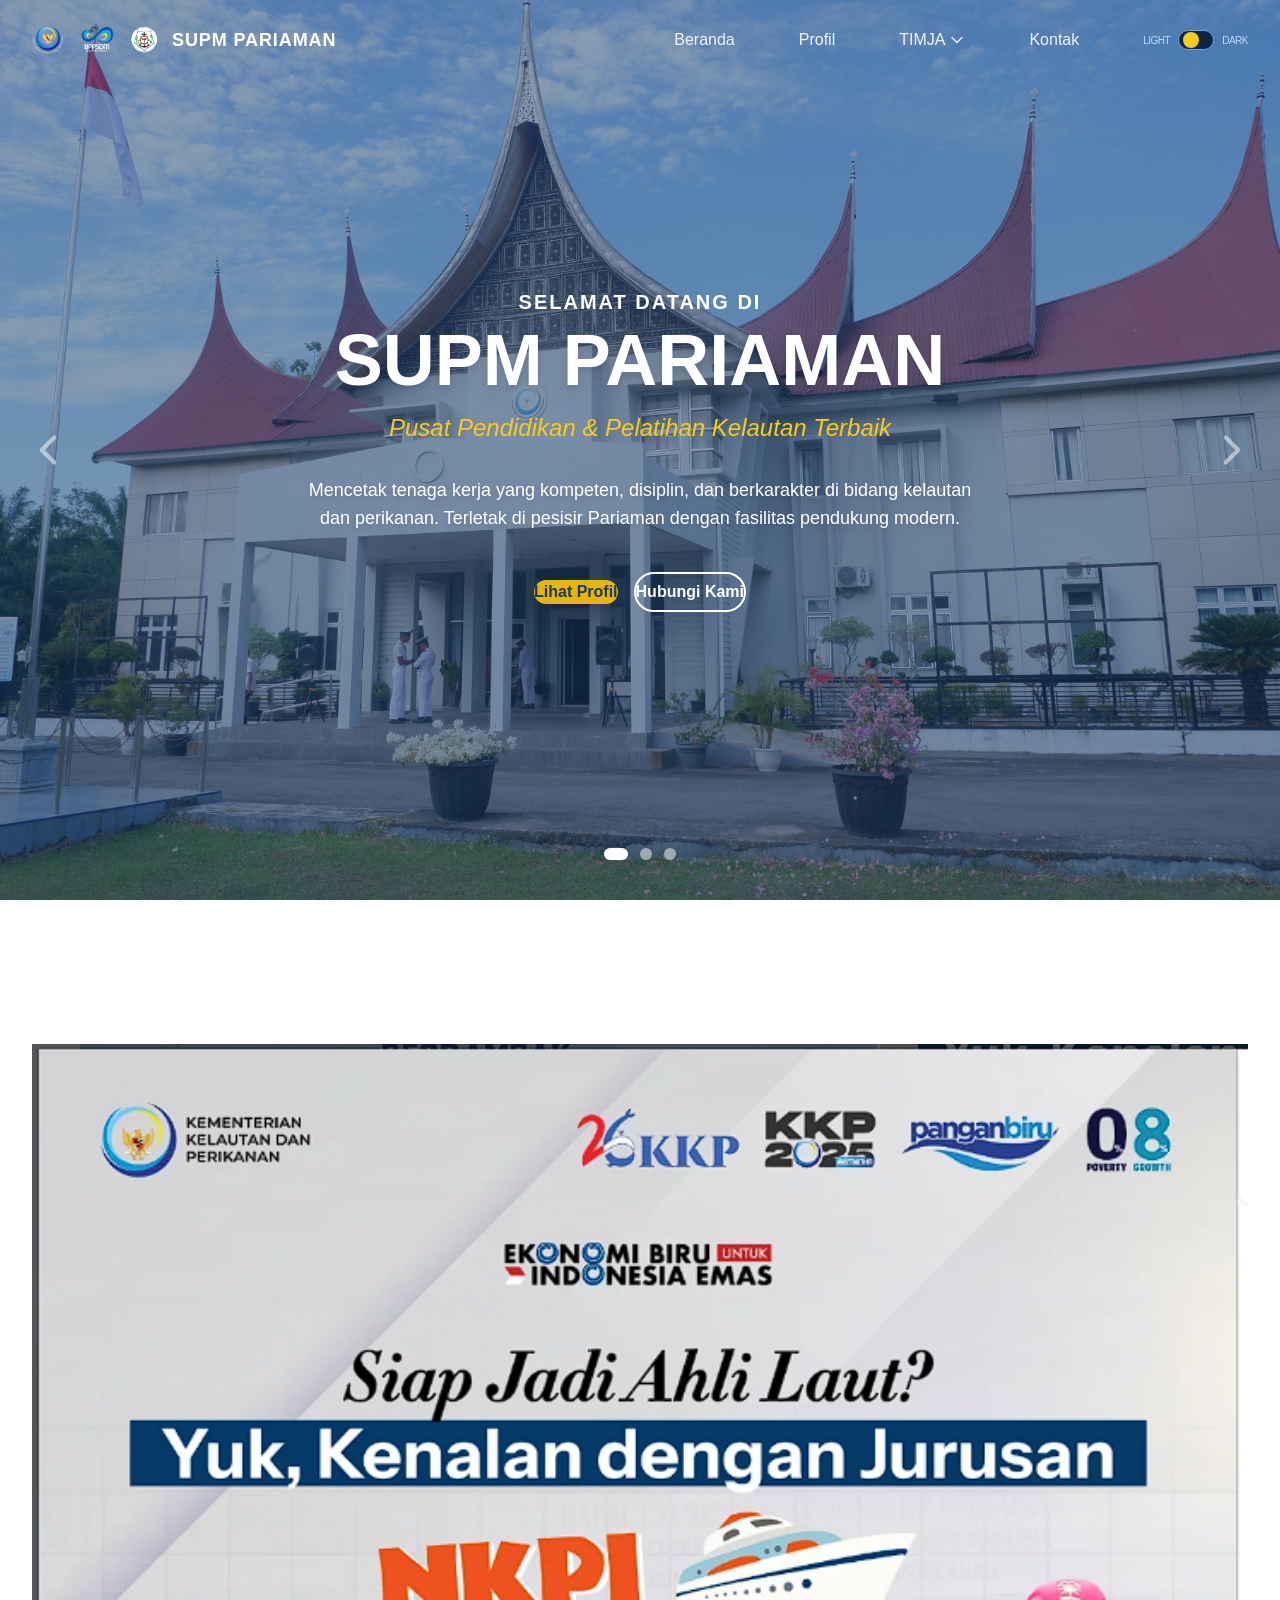
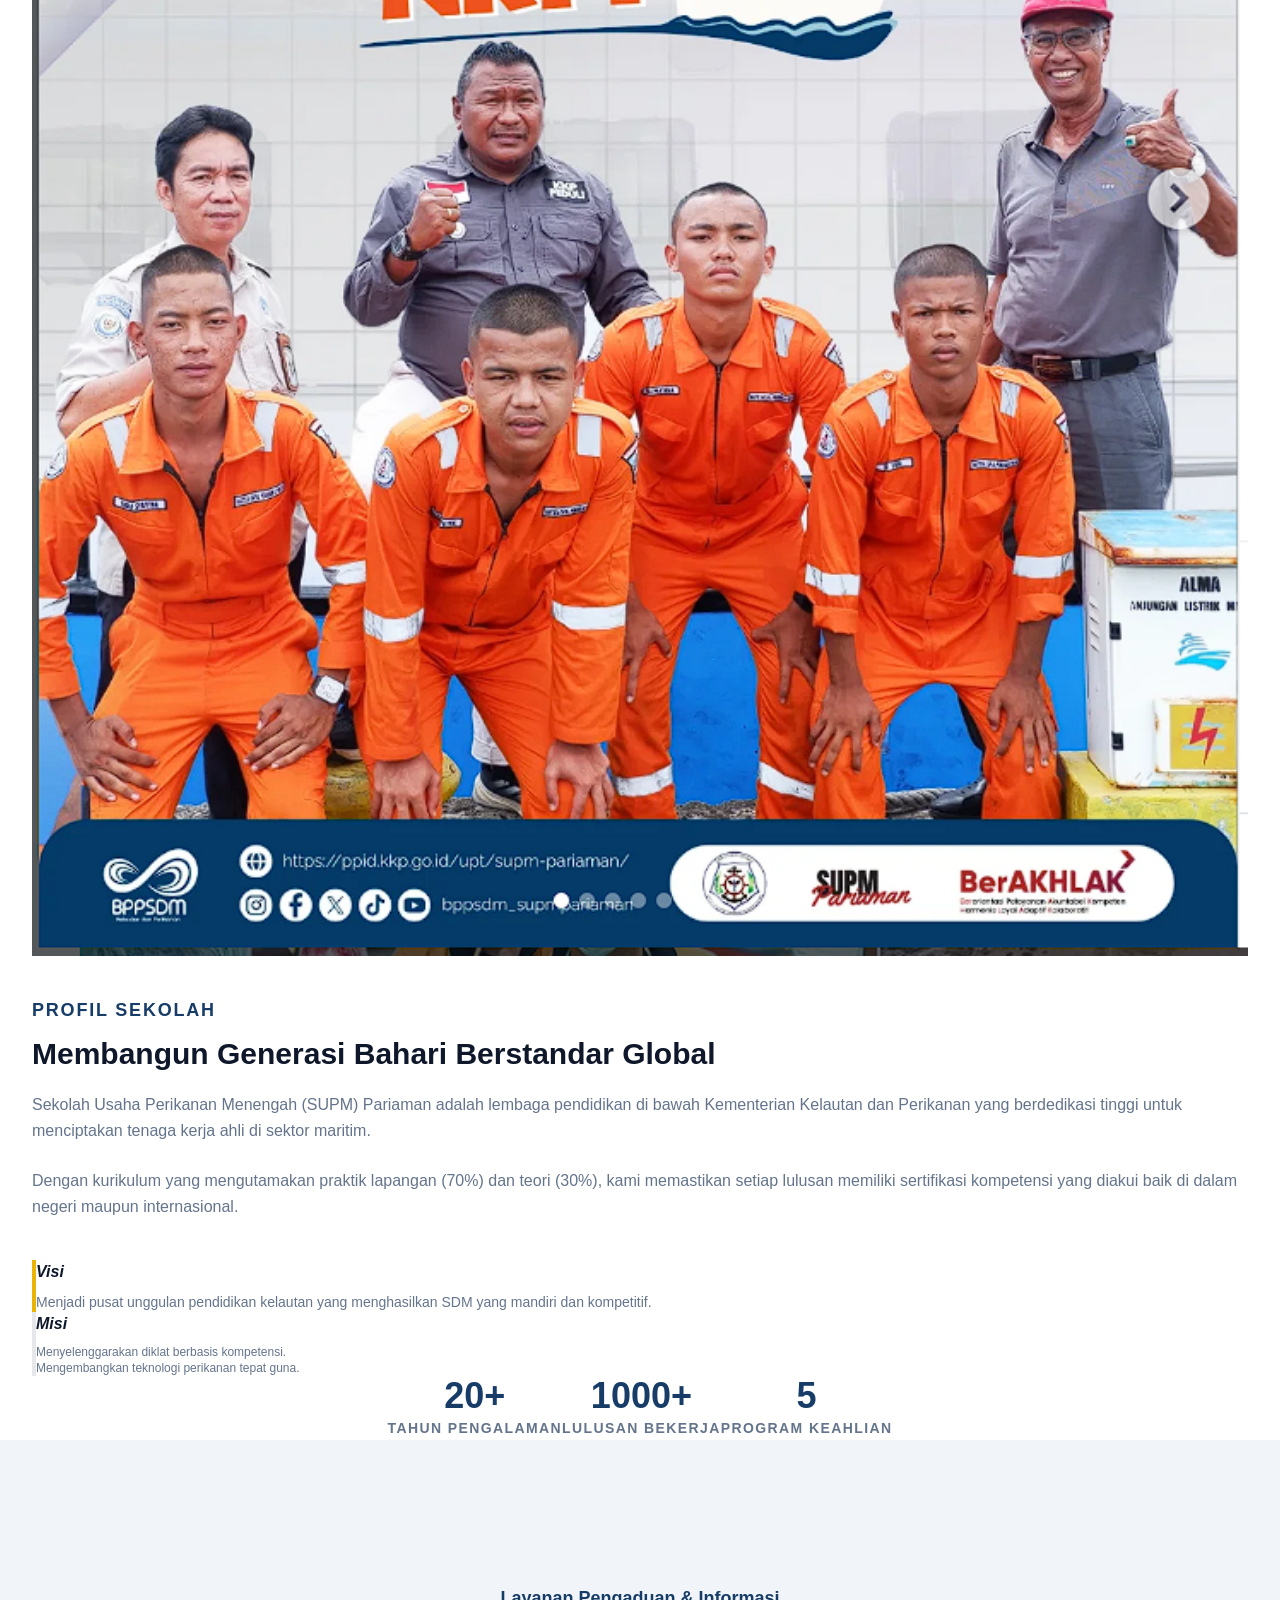
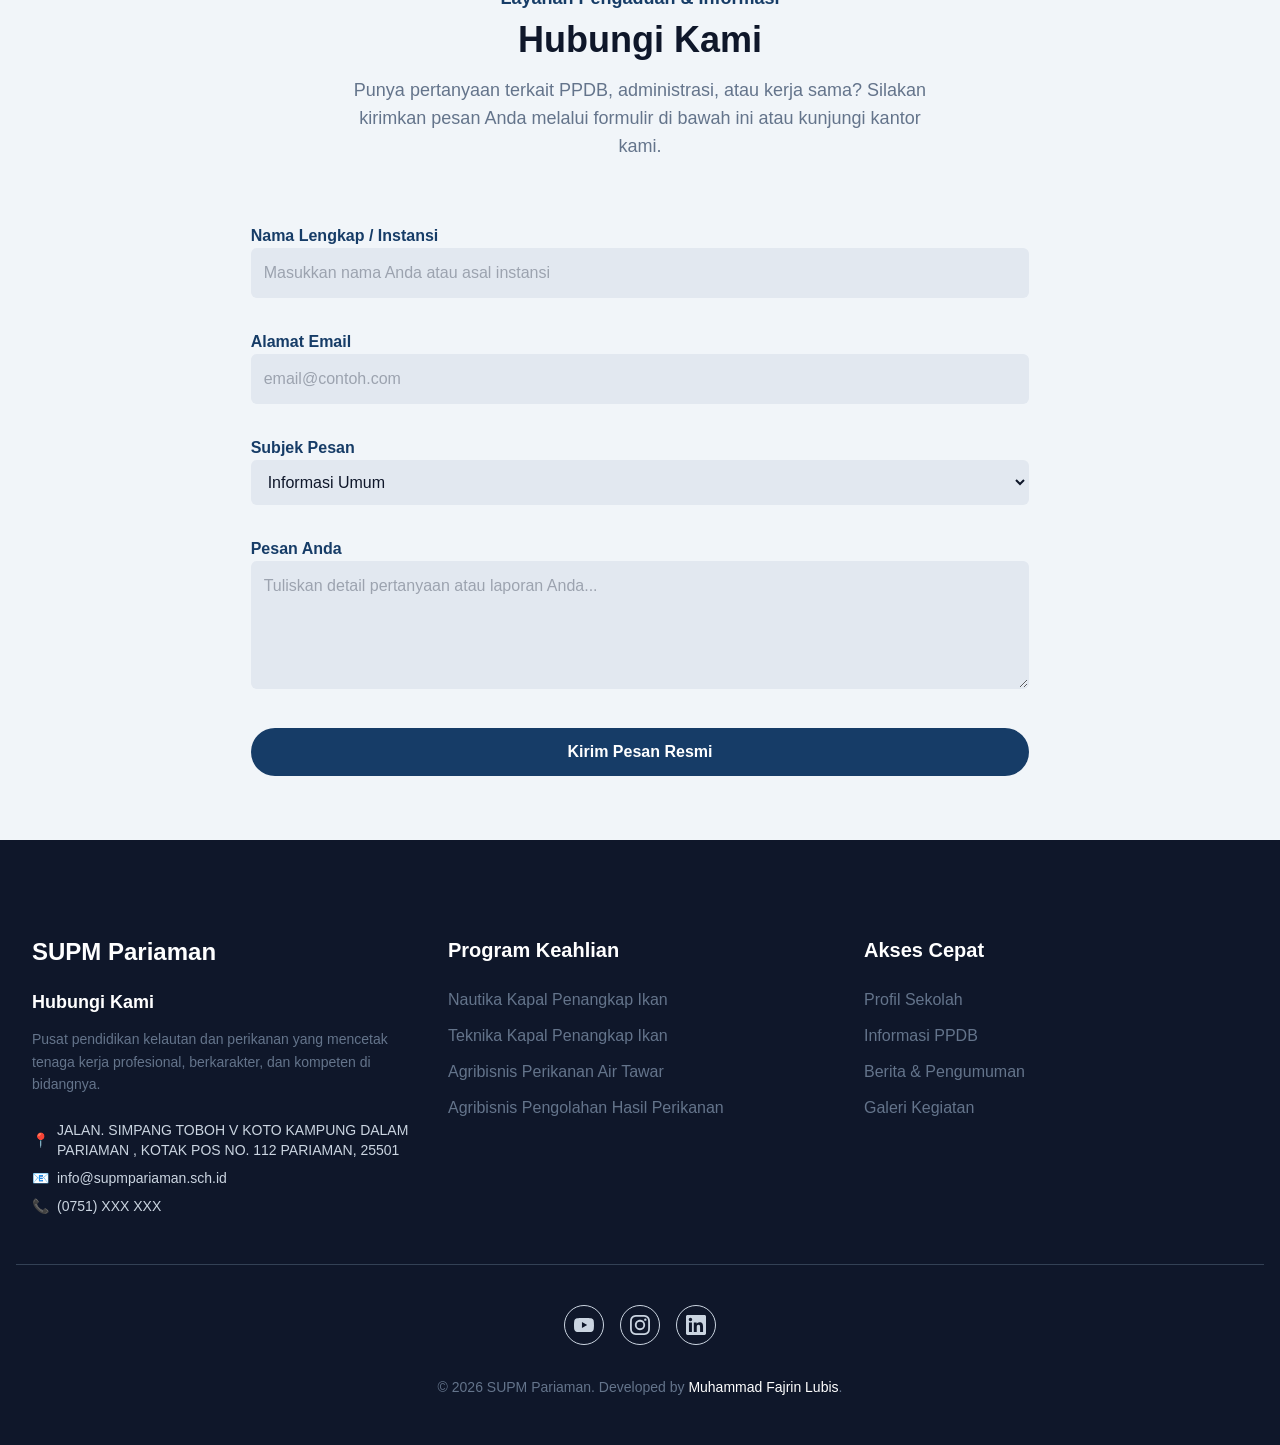
==== index.html @ 462ab713 "v1" ====
<!DOCTYPE html>
<html lang="en" class="scroll-smooth">
<head>
    <meta charset="UTF-8">
    <meta name="viewport" content="width=device-width, initial-scale=1.0">
    <title>SUPM PARIAMAN</title>
    
    <script src="https://cdn.tailwindcss.com"></script>
    <link href="src/output.css" rel="stylesheet"/>
    
    <link href="https://unpkg.com/aos@2.3.4/dist/aos.css" rel="stylesheet">
    <!-- Animasi tambahan -->
    <style>
    @keyframes fadeIn {
        from { opacity: 0; transform: scale(0.9); }
        to { opacity: 1; transform: scale(1); }
    }
    .animate-fadeIn {
        animation: fadeIn 0.4s ease-in-out;
    }
    
    </style>
    <style type="text/css">
    /* ... kode lama Anda ... */

    .navbar-fixed {
        /* Menggunakan warna #163C67 dengan sedikit transparansi/blur jika suka */
        background-color: #163C67 !important;
        position: fixed;
        z-index: 9999;
        box-shadow: 0 4px 6px -1px rgb(0 0 0 / 0.1);
        backdrop-filter: blur(4px); /* Efek blur opsional */
    }
</style>

    <style type="text/css">
        /* Hamburger Animation */
        .hamburger-active > span:nth-child(1) { transform: rotate(45deg); }
        .hamburger-active > span:nth-child(2) { opacity: 0; }
        .hamburger-active > span:nth-child(3) { transform: rotate(-45deg); }

        .navbar-fixed {
            @apply fixed z-[9999] bg-white bg-opacity-70 backdrop-blur-sm shadow-md;
        }

        @keyframes fadeIn {
            from { opacity: 0; transform: scale(0.9); }
            to { opacity: 1; transform: scale(1); }
        }
        .animate-fadeIn { animation: fadeIn 0.4s ease-in-out; }
    </style>
</head>

<body class="bg-white dark:bg-dark transition duration-300">
<header id="navbar" class="fixed top-0 left-0 w-full flex items-center z-50 transition duration-500 bg-transparent">
    <div class="container">
        <div class="flex items-center justify-between relative">
            <div class="px-4">
                <a href="#home" class="font-bold text-lg text-white flex items-center gap-3 py-6">
                    <img src="src/img/LogoKKP1.png" alt="Icon Asset" class="w-8 h-8 object-contain brightness-110">
                    <img src="src/img/bppsdm.png" alt="Icon Asset" class="w-10 h-8 object-contain brightness-110">
                    <img src="src/img/LogoSupm.png" alt="Icon Asset" class="w-8 h-8 object-contain brightness-110">
                    <span class="tracking-wider uppercase font-sans">SUPM PARIAMAN</span>
                </a>
            </div>
            <div class="flex items-center px-4">
                <button id="hamburger" type="button" class="block absolute right-4 lg:hidden">
                    <span class="block w-[30px] h-[2px] my-2 bg-white transition duration-300 origin-top-left"></span>
                    <span class="block w-[30px] h-[2px] my-2 bg-white transition duration-300"></span>
                    <span class="block w-[30px] h-[2px] my-2 bg-white transition duration-300 origin-bottom-left"></span>
                </button>

                <nav id="nav-menu" class="hidden absolute py-5 bg-[#163C67] lg:bg-transparent shadow-lg lg:shadow-none rounded-lg max-w-[250px] w-full right-4 top-full lg:block lg:static lg:max-w-full lg:rounded-none">
                    <ul class="block lg:flex lg:items-center">
                        <li class="group">
                            <a href="#supm-pariaman" class="text-base text-white/90 py-2 mx-8 flex group-hover:text-yellow-400 transition font-sans">Beranda</a>
                        </li>
                         <li class="group">
                            <a href="#about" class="text-base text-white/90 py-2 mx-8 flex group-hover:text-yellow-400 transition font-medium">Profil</a>
                        </li>
                        
                        <li class="group relative">
                            <button class="text-base text-white/90 py-2 mx-8 flex items-center gap-1 group-hover:text-yellow-400 transition focus:outline-none font-medium">
                                TIMJA
                                <svg xmlns="http://www.w3.org/2000/svg" fill="none" viewBox="0 0 24 24" stroke-width="2" stroke="currentColor" class="w-4 h-4 group-hover:rotate-180 transition-transform">
                                    <path stroke-linecap="round" stroke-linejoin="round" d="m19.5 8.25-7.5 7.5-7.5-7.5" />
                                </svg>
                            </button>
                            
                            <ul class="lg:absolute left-8 top-full hidden group-hover:block bg-[#1c4a7e] shadow-xl rounded-md min-w-[220px] border-t-4 border-yellow-500 lg:animate-fade-in-down z-50">
                                <li class="group/sub relative border-b border-white/10">
                                    <a href="#" class="flex items-center justify-between px-6 py-3 text-sm text-white hover:bg-[#163C67] transition">
                                        Humas
                                        <svg xmlns="http://www.w3.org/2000/svg" fill="none" viewBox="0 0 24 24" stroke-width="2" stroke="currentColor" class="w-3 h-3 -rotate-90 hidden lg:block">
                                            <path stroke-linecap="round" stroke-linejoin="round" d="m19.5 8.25-7.5 7.5-7.5-7.5" />
                                        </svg>
                                    </a>
                                    <ul class="lg:absolute left-full top-0 hidden group-hover/sub:block bg-[#163C67] shadow-lg rounded-md min-w-[180px] border-l-4 border-yellow-500">
                                        <li><a href="#humas-tim" class="block px-6 py-3 text-xs text-white hover:text-yellow-400 transition font-light">Tim Kerja</a></li>
                                        <li><a href="#humas-dokumen" class="block px-6 py-3 text-xs text-white hover:text-yellow-400 transition font-light">Link Dokumentasi</a></li>
                                    </ul>
                                </li>

                                <li class="group/sub relative border-b border-white/10">
                                    <a href="#" class="flex items-center justify-between px-6 py-3 text-sm text-white hover:bg-[#163C67] transition">
                                        Kepegawaian
                                        <svg xmlns="http://www.w3.org/2000/svg" fill="none" viewBox="0 0 24 24" stroke-width="2" stroke="currentColor" class="w-3 h-3 -rotate-90 hidden lg:block">
                                            <path stroke-linecap="round" stroke-linejoin="round" d="m19.5 8.25-7.5 7.5-7.5-7.5" />
                                        </svg>
                                    </a>
                                    <ul class="lg:absolute left-full top-0 hidden group-hover/sub:block bg-[#163C67] shadow-lg rounded-md min-w-[180px] border-l-4 border-yellow-500">
                                        <li><a href="#pegawai-tim" class="block px-6 py-3 text-xs text-white hover:text-yellow-400 transition font-light">Tim Kerja</a></li>
                                        <li><a href="#pegawai-dokumen" class="block px-6 py-3 text-xs text-white hover:text-yellow-400 transition font-light">Link Dokumentasi</a></li>
                                    </ul>
                                </li>
                                <li class="group/sub relative border-b border-white/10">
                                    <a href="#" class="flex items-center justify-between px-6 py-3 text-sm text-white hover:bg-[#163C67] transition">
                                        RTP
                                        <svg xmlns="http://www.w3.org/2000/svg" fill="none" viewBox="0 0 24 24" stroke-width="2" stroke="currentColor" class="w-3 h-3 -rotate-90 hidden lg:block">
                                            <path stroke-linecap="round" stroke-linejoin="round" d="m19.5 8.25-7.5 7.5-7.5-7.5" />
                                        </svg>
                                    </a>
                                    <ul class="lg:absolute left-full top-0 hidden group-hover/sub:block bg-[#163C67] shadow-lg rounded-md min-w-[180px] border-l-4 border-yellow-500">
                                        <li><a href="#rtp-tim" class="block px-6 py-3 text-xs text-white hover:text-yellow-400 transition font-light">Tim Kerja</a></li>
                                        <li><a href="#rtp-dokumen" class="block px-6 py-3 text-xs text-white hover:text-yellow-400 transition font-light">Link Dokumentasi</a></li>
                                    </ul>
                                </li>
                                <li class="group/sub relative border-b border-white/10">
                                    <a href="#" class="flex items-center justify-between px-6 py-3 text-sm text-white hover:bg-[#163C67] transition">
                                        Perpus
                                        <svg xmlns="http://www.w3.org/2000/svg" fill="none" viewBox="0 0 24 24" stroke-width="2" stroke="currentColor" class="w-3 h-3 -rotate-90 hidden lg:block">
                                            <path stroke-linecap="round" stroke-linejoin="round" d="m19.5 8.25-7.5 7.5-7.5-7.5" />
                                        </svg>
                                    </a>
                                    <ul class="lg:absolute left-full top-0 hidden group-hover/sub:block bg-[#163C67] shadow-lg rounded-md min-w-[180px] border-l-4 border-yellow-500">
                                        <li><a href="#perpus-tim" class="block px-6 py-3 text-xs text-white hover:text-yellow-400 transition font-light">Tim Kerja</a></li>
                                        <li><a href="#perpus-dokumen" class="block px-6 py-3 text-xs text-white hover:text-yellow-400 transition font-light">Link Dokumentasi</a></li>
                                    </ul>
                                </li>
                                <li class="group/sub relative border-b border-white/10">
                                    <a href="#" class="flex items-center justify-between px-6 py-3 text-sm text-white hover:bg-[#163C67] transition">
                                        Bengkel
                                        <svg xmlns="http://www.w3.org/2000/svg" fill="none" viewBox="0 0 24 24" stroke-width="2" stroke="currentColor" class="w-3 h-3 -rotate-90 hidden lg:block">
                                            <path stroke-linecap="round" stroke-linejoin="round" d="m19.5 8.25-7.5 7.5-7.5-7.5" />
                                        </svg>
                                    </a>
                                    <ul class="lg:absolute left-full top-0 hidden group-hover/sub:block bg-[#163C67] shadow-lg rounded-md min-w-[180px] border-l-4 border-yellow-500">
                                        <li><a href="#bengkel-tim" class="block px-6 py-3 text-xs text-white hover:text-yellow-400 transition font-light">Tim Kerja</a></li>
                                        <li><a href="#bengkel-dokumen" class="block px-6 py-3 text-xs text-white hover:text-yellow-400 transition font-light">Link Dokumentasi</a></li>
                                    </ul>
                                </li>
                                <li class="group/sub relative border-b border-white/10">
                                    <a href="#" class="flex items-center justify-between px-6 py-3 text-sm text-white hover:bg-[#163C67] transition">
                                        Pengajaran
                                        <svg xmlns="http://www.w3.org/2000/svg" fill="none" viewBox="0 0 24 24" stroke-width="2" stroke="currentColor" class="w-3 h-3 -rotate-90 hidden lg:block">
                                            <path stroke-linecap="round" stroke-linejoin="round" d="m19.5 8.25-7.5 7.5-7.5-7.5" />
                                        </svg>
                                    </a>
                                    <ul class="lg:absolute left-full top-0 hidden group-hover/sub:block bg-[#163C67] shadow-lg rounded-md min-w-[180px] border-l-4 border-yellow-500">
                                        <li><a href="#pegawai-tim" class="block px-6 py-3 text-xs text-white hover:text-yellow-400 transition font-light">Tim Kerja</a></li>
                                        <li><a href="#pegawai-dokumen" class="block px-6 py-3 text-xs text-white hover:text-yellow-400 transition font-light">Link Dokumentasi</a></li>
                                    </ul>
                                </li>
                                <li class="group/sub relative border-b border-white/10">
                                    <a href="#" class="flex items-center justify-between px-6 py-3 text-sm text-white hover:bg-[#163C67] transition">
                                        Keuangan
                                        <svg xmlns="http://www.w3.org/2000/svg" fill="none" viewBox="0 0 24 24" stroke-width="2" stroke="currentColor" class="w-3 h-3 -rotate-90 hidden lg:block">
                                            <path stroke-linecap="round" stroke-linejoin="round" d="m19.5 8.25-7.5 7.5-7.5-7.5" />
                                        </svg>
                                    </a>
                                    <ul class="lg:absolute left-full top-0 hidden group-hover/sub:block bg-[#163C67] shadow-lg rounded-md min-w-[180px] border-l-4 border-yellow-500">
                                        <li><a href="#pegawai-tim" class="block px-6 py-3 text-xs text-white hover:text-yellow-400 transition font-light">Tim Kerja</a></li>
                                        <li><a href="#pegawai-dokumen" class="block px-6 py-3 text-xs text-white hover:text-yellow-400 transition font-light">Link Dokumentasi</a></li>
                                    </ul>
                                </li>
                            </ul>
                        </li>

                       
                        <li class="group">
                            <a href="#contak" class="text-base text-white/90 py-2 mx-8 flex group-hover:text-yellow-400 transition font-medium">Kontak</a>
                        </li>

                        <li class="mt-3 lg:mt-0 flex items-center pl-8">
                            <div class="flex items-center">
                                <span class="mr-2 text-[10px] text-blue-200 uppercase tracking-tighter">Light</span>
                                <input type="checkbox" id="dark-toggle" class="hidden">
                                <label for="dark-toggle" class="cursor-pointer">
                                    <div class="flex h-5 w-9 items-center rounded-full bg-[#0d2641] p-1 border border-blue-400">
                                        <div class="toggle-circle h-4 w-4 rounded-full bg-yellow-400 transition duration-300"></div>
                                    </div>
                                </label>
                                <span class="ml-2 text-[10px] text-blue-200 uppercase tracking-tighter">Dark</span>
                            </div>
                        </li>
                    </ul>
                </nav>
            </div>
        </div>
    </div>
</header>
<section id="supm-pariaman" class="relative h-screen w-full overflow-hidden flex flex-col justify-center items-center">
    
    <div id="slider" class="absolute inset-0 w-full h-full flex transition-transform duration-700 ease-in-out">
        <div class="min-w-full h-full relative">
            <img src="/src/img/kantor.jpeg" class="w-full h-full object-cover" alt="Gedung SUPM Pariaman">
            <div class="absolute inset-0 bg-[#163C67]/50"></div> </div>
        <div class="min-w-full h-full relative">
            <img src="/src/img/image.png" class="w-full h-full object-cover" alt="Fasilitas SUPM">
            <div class="absolute inset-0 bg-[#163C67]/50"></div>
        </div>
        <div class="min-w-full h-full relative">
            <img src="/src/img/gedung.png" class="w-full h-full object-cover" alt="Praktik Taruna">
            <div class="absolute inset-0 bg-[#163C67]/50"></div>
        </div>
    </div>

    <div class="container relative z-20 px-4 mx-auto text-center">
        <div class="max-w-3xl mx-auto" data-aos="zoom-in">
            <h1 class="text-white text-base font-semibold md:text-xl mb-2 tracking-widest uppercase">Selamat Datang di</h1>
            <h2 class="text-white font-bold text-4xl lg:text-7xl mb-4 drop-shadow-lg leading-tight">SUPM PARIAMAN</h2>
            <h3 class="text-yellow-400 font-medium text-lg lg:text-2xl mb-8 italic">Pusat Pendidikan & Pelatihan Kelautan Terbaik</h3>
            <p class="text-white font-light text-sm md:text-lg mb-10 leading-relaxed max-w-2xl mx-auto drop-shadow-md">
                Mencetak tenaga kerja yang kompeten, disiplin, dan berkarakter di bidang kelautan dan perikanan. Terletak di pesisir Pariaman dengan fasilitas pendukung modern.
            </p>
<div class="flex flex-col sm:flex-row gap-4 justify-center items-center text-center">
    
    <a href="#about"
       class="flex items-center justify-center bg-yellow-500 text-[#163C67] font-bold
       h-11 px-7 rounded-full hover:bg-white transition duration-300 shadow-lg">
       Lihat Profil
    </a>

    <a href="#contak"
       class="flex items-center justify-center border-2 border-white text-white font-bold
       h-10 px-7 rounded-full hover:bg-white hover:text-[#163C67]
       transition duration-300">
       Hubungi Kami
    </a>

</div>
        </div>
    </div>

    <button onclick="prevSlide()" class="absolute left-5 z-30 text-white/50 hover:text-white transition p-2">
        <svg xmlns="http://www.w3.org/2000/svg" fill="none" viewBox="0 0 24 24" stroke-width="2.5" stroke="currentColor" class="w-10 h-10">
            <path stroke-linecap="round" stroke-linejoin="round" d="M15.75 19.5L8.25 12l7.5-7.5" />
        </svg>
    </button>
    <button onclick="nextSlide()" class="absolute right-5 z-30 text-white/50 hover:text-white transition p-2">
        <svg xmlns="http://www.w3.org/2000/svg" fill="none" viewBox="0 0 24 24" stroke-width="2.5" stroke="currentColor" class="w-10 h-10">
            <path stroke-linecap="round" stroke-linejoin="round" d="m8.25 4.5 7.5 7.5-7.5 7.5" />
        </svg>
    </button>

    <div class="absolute bottom-10 left-1/2 -translate-x-1/2 z-30 flex gap-3">
        <div class="dot w-3 h-3 rounded-full bg-white opacity-50 transition-all duration-300 cursor-pointer" onclick="goToSlide(0)"></div>
        <div class="dot w-3 h-3 rounded-full bg-white opacity-50 transition-all duration-300 cursor-pointer" onclick="goToSlide(1)"></div>
        <div class="dot w-3 h-3 rounded-full bg-white opacity-50 transition-all duration-300 cursor-pointer" onclick="goToSlide(2)"></div>
    </div>
</section>

<section id="about" class="pt-36 pb-32 bg-white dark:bg-dark">
    <div class="container mx-auto px-4">
        <div class="flex flex-wrap items-center">
            <div class="w-full px-4 mb-10 lg:w-1/2" data-aos="fade-right">
                <div class="relative">
                    <img src="/src/img/nkpi.png" alt="Tentang SUPM Pariaman" class="rounded-2xl shadow-2xl relative z-10 w-full object-cover h-[400px]">
                    <div class="absolute -top-5 -left-5 w-32 h-32 bg-yellow-400 rounded-2xl -z-0 hidden md:block"></div>
                    <div class="absolute -bottom-5 -right-5 w-32 h-32 bg-[#163C67] rounded-2xl -z-0 hidden md:block"></div>
                </div>
            </div>

            <div class="w-full px-4 lg:w-1/2" data-aos="fade-left">
                <h4 class="font-bold uppercase text-primary text-lg mb-3 tracking-widest">Profil Sekolah</h4>
                <h2 class="font-bold text-dark dark:text-white text-3xl mb-5 lg:text-4xl">Membangun Generasi Bahari Berstandar Global</h2>
                <p class="font-medium text-secondary text-base leading-relaxed mb-6 text-justify">
                    Sekolah Usaha Perikanan Menengah (SUPM) Pariaman adalah lembaga pendidikan di bawah Kementerian Kelautan dan Perikanan yang berdedikasi tinggi untuk menciptakan tenaga kerja ahli di sektor maritim. 
                </p>
                <p class="font-light text-secondary text-base leading-relaxed mb-10 text-justify">
                    Dengan kurikulum yang mengutamakan praktik lapangan (70%) dan teori (30%), kami memastikan setiap lulusan memiliki sertifikasi kompetensi yang diakui baik di dalam negeri maupun internasional.
                </p>

                <div class="grid grid-cols-1 md:grid-cols-2 gap-6">
                    <div class="bg-slate-50 dark:bg-slate-800 p-6 rounded-xl border-l-4 border-yellow-500 shadow-sm">
                        <h5 class="font-bold text-dark dark:text-white mb-2 italic">Visi</h5>
                        <p class="text-sm text-secondary">Menjadi pusat unggulan pendidikan kelautan yang menghasilkan SDM yang mandiri dan kompetitif.</p>
                    </div>
                    <div class="bg-slate-50 dark:bg-slate-800 p-6 rounded-xl border-l-4 border-primary shadow-sm">
                        <h5 class="font-bold text-dark dark:text-white mb-2 italic">Misi</h5>
                        <ul class="text-xs text-secondary list-disc ml-4 space-y-1">
                            <li>Menyelenggarakan diklat berbasis kompetensi.</li>
                            <li>Mengembangkan teknologi perikanan tepat guna.</li>
                        </ul>
                    </div>
                </div>
            </div>
        </div>

        <div class="mt-20 flex flex-wrap justify-center gap-8 md:gap-20">
            <div class="text-center" data-aos="zoom-in" data-aos-delay="100">
                <span class="block text-4xl font-bold text-primary mb-1">20+</span>
                <span class="text-sm uppercase tracking-widest text-secondary font-semibold">Tahun Pengalaman</span>
            </div>
            <div class="text-center" data-aos="zoom-in" data-aos-delay="200">
                <span class="block text-4xl font-bold text-primary mb-1">1000+</span>
                <span class="text-sm uppercase tracking-widest text-secondary font-semibold">Lulusan Bekerja</span>
            </div>
            <div class="text-center" data-aos="zoom-in" data-aos-delay="300">
                <span class="block text-4xl font-bold text-primary mb-1">5</span>
                <span class="text-sm uppercase tracking-widest text-secondary font-semibold">Program Keahlian</span>
            </div>
        </div>
    </div>
</section>

<section id="contak" class="pt-36 pb-16 bg-slate-100 dark:bg-slate-900">
    <div class="container">
        <div class="w-full px-4">
            <div class="max-w-xl mx-auto text-center mb-16">
                <h4 class="font-semibold text-primary text-lg mb-2">Layanan Pengaduan & Informasi</h4>
                <h2 class="font-bold text-dark dark:text-white text-3xl mb-4 sm:text-4xl">Hubungi Kami</h2>
                <p class="font-medium text-md text-secondary md:text-lg">
                    Punya pertanyaan terkait PPDB, administrasi, atau kerja sama? Silakan kirimkan pesan Anda melalui formulir di bawah ini atau kunjungi kantor kami.
                </p>
            </div>

            <div class="flex flex-wrap">
                <div class="w-full lg:w-2/3 lg:mx-auto">
                    <form action="" id="contact-form">
                        <div class="w-full px-4 mb-8">
                            <label for="name" class="text-base font-bold text-primary">Nama Lengkap / Instansi</label>
                            <input type="text" id="name" placeholder="Masukkan nama Anda atau asal instansi" 
                                class="w-full bg-slate-200 dark:bg-slate-800 text-dark dark:text-white p-3 rounded-md focus:outline-none focus:ring-primary focus:ring-1 focus:border-primary border border-transparent">
                        </div>
                        
                        <div class="w-full px-4 mb-8">
                            <label for="email" class="text-base font-bold text-primary">Alamat Email</label>
                            <input type="email" id="email" placeholder="email@contoh.com"
                                class="w-full bg-slate-200 dark:bg-slate-800 text-dark dark:text-white p-3 rounded-md focus:outline-none focus:ring-primary focus:ring-1 focus:border-primary border border-transparent">
                        </div>

                        <div class="w-full px-4 mb-8">
                            <label for="subject" class="text-base font-bold text-primary">Subjek Pesan</label>
                            <select id="subject" class="w-full bg-slate-200 dark:bg-slate-800 text-dark dark:text-white p-3 rounded-md focus:outline-none focus:ring-primary focus:ring-1 focus:border-primary border border-transparent">
                                <option value="informasi">Informasi Umum</option>
                                <option value="ppdb">Pendaftaran Siswa Baru (PPDB)</option>
                                <option value="humas">Kerja Sama / Humas</option>
                                <option value="sarpras">Layanan Sarana & Prasarana</option>
                            </select>
                        </div>

                        <div class="w-full px-4 mb-8">
                            <label for="message" class="text-base font-bold text-primary">Pesan Anda</label>
                            <textarea id="message" placeholder="Tuliskan detail pertanyaan atau laporan Anda..."
                                class="w-full bg-slate-200 dark:bg-slate-800 text-dark dark:text-white p-3 rounded-md focus:outline-none focus:ring-primary focus:ring-1 focus:border-primary border border-transparent h-32"></textarea>
                        </div>

                        <div class="w-full px-4">
                            <button type="submit" class="text-base font-semibold text-white bg-primary py-3 px-8 rounded-full w-full hover:opacity-80 hover:shadow-lg transition duration-500">
                                Kirim Pesan Resmi
                            </button>
                        </div>
                    </form>
                </div>
            </div>
        </div>
    </div>
</section>

    <footer class="bg-dark pt-24 pb-12">
    <div class="container">
        <div class="flex flex-wrap">
            <div class="w-full px-4 mb-12 text-slate-300 font-medium md:w-1/3">
                <h2 class="font-bold text-2xl text-white mb-5">SUPM Pariaman</h2>
                <h3 class="font-bold text-white mb-3 text-lg">Hubungi Kami</h3>
                <p class="font-medium text-secondary text-sm mb-6 leading-relaxed">
                    Pusat pendidikan kelautan dan perikanan yang mencetak tenaga kerja profesional, berkarakter, dan kompeten di bidangnya.
                </p>
                <div class="text-sm space-y-2">
                    <p class="flex items-center">
                        <span class="mr-2">📍</span> JALAN. SIMPANG TOBOH V KOTO KAMPUNG DALAM PARIAMAN , KOTAK POS NO. 112 PARIAMAN, 25501
                    </p>
                    <p class="flex items-center">
                        <span class="mr-2">📧</span> info@supmpariaman.sch.id
                    </p>
                    <p class="flex items-center">
                        <span class="mr-2">📞</span> (0751) XXX XXX
                    </p>
                </div>
            </div>

            <div class="w-full px-4 mb-12 md:w-1/3">
                <h3 class="font-semibold text-xl text-white mb-6">Program Keahlian</h3>
                <ul class="space-y-3">
                    <li>
                        <a href="#" class="text-secondary hover:text-primary transition duration-300 ease-in-out">Nautika Kapal Penangkap Ikan</a>
                    </li>
                    <li>
                        <a href="#" class="text-secondary hover:text-primary transition duration-300 ease-in-out">Teknika Kapal Penangkap Ikan</a>
                    </li>
                    <li>
                        <a href="#" class="text-secondary hover:text-primary transition duration-300 ease-in-out">Agribisnis Perikanan Air Tawar</a>
                    </li>
                    <li>
                        <a href="#" class="text-secondary hover:text-primary transition duration-300 ease-in-out">Agribisnis Pengolahan Hasil Perikanan</a>
                    </li>
                </ul>
            </div>

            <div class="w-full px-4 mb-12 md:w-1/3">
                <h3 class="font-semibold text-xl text-white mb-6">Akses Cepat</h3> 
                <ul class="space-y-3">
                    <li>
                        <a href="#" class="text-secondary hover:text-primary transition duration-300 ease-in-out">Profil Sekolah</a>
                    </li>
                    <li>
                        <a href="#" class="text-secondary hover:text-primary transition duration-300 ease-in-out">Informasi PPDB</a>
                    </li>
                    <li>
                        <a href="#" class="text-secondary hover:text-primary transition duration-300 ease-in-out">Berita & Pengumuman</a>
                    </li>
                    <li>
                        <a href="#" class="text-secondary hover:text-primary transition duration-300 ease-in-out">Galeri Kegiatan</a>
                    </li>
                </ul> 
            </div>

            <div class="w-full pt-10 border-t border-slate-700">
                <div class="flex items-center justify-center mb-8">
                    <a href="https://www.youtube.com/@muhammadfajrinlubis137" target="_blank" class="w-10 h-10 mx-2 rounded-full flex justify-center items-center border border-slate-300 text-slate-300 hover:border-primary hover:bg-primary hover:text-white transition duration-300">
                        <svg role="img" width="20" class="fill-current" height="20" viewBox="0 0 24 24" xmlns="http://www.w3.org/2000/svg"><title>YouTube</title><path d="M23.498 6.186a3.016 3.016 0 0 0-2.122-2.136C19.505 3.545 12 3.545 12 3.545s-7.505 0-9.377.505A3.017 3.017 0 0 0 .502 6.186C0 8.07 0 12 0 12s0 3.93.502 5.814a3.016 3.016 0 0 0 2.122 2.136c1.871.505 9.376.505 9.376.505s7.505 0 9.377-.505a3.015 3.015 0 0 0 2.122-2.136C24 15.93 24 12 24 12s0-3.93-.502-5.814zM9.545 15.568V8.432L15.818 12l-6.273 3.568z"/></svg>
                    </a>
                    <a href="https://www.instagram.com/fjrinlbs/" target="_blank" class="w-10 h-10 mx-2 rounded-full flex justify-center items-center border border-slate-300 text-slate-300 hover:border-primary hover:bg-primary hover:text-white transition duration-300">
                        <svg role="img" width="20" class="fill-current" height="20" viewBox="0 0 24 24" xmlns="http://www.w3.org/2000/svg"><title>Instagram</title><path d="M7.0301.084c-1.2768.0602-2.1487.264-2.911.5634-.7888.3075-1.4575.72-2.1228 1.3877-.6652.6677-1.075 1.3368-1.3802 2.127-.2954.7638-.4956 1.6365-.552 2.914-.0564 1.2775-.0689 1.6882-.0626 4.947.0062 3.2586.0206 3.6671.0825 4.9473.061 1.2765.264 2.1482.5635 2.9107.308.7889.72 1.4573 1.388 2.1228.6679.6655 1.3365 1.0743 2.1285 1.38.7632.295 1.6361.4961 2.9134.552 1.2773.056 1.6884.069 4.9462.0627 3.2578-.0062 3.668-.0207 4.9478-.0814 1.28-.0607 2.147-.2652 2.9098-.5633.7889-.3086 1.4578-.72 2.1228-1.3881.665-.6682 1.0745-1.3378 1.3795-2.1284.2957-.7632.4966-1.636.552-2.9124.056-1.2809.0692-1.6898.063-4.948-.0063-3.2583-.021-3.6668-.0817-4.9465-.0607-1.2797-.264-2.1487-.5633-2.9117-.3084-.7889-.72-1.4568-1.3876-2.1228C21.2982 1.33 20.628.9208 19.8378.6165 19.074.321 18.2017.1197 16.9244.0645 15.6471.0093 15.236-.005 11.977.0014 8.718.0076 8.31.0215 7.0301.0839m.1402 21.6932c-1.17-.0509-1.8053-.2453-2.2287-.408-.5606-.216-.96-.4771-1.3819-.895-.422-.4178-.6811-.8186-.9-1.378-.1644-.4234-.3624-1.058-.4171-2.228-.0595-1.2645-.072-1.6442-.079-4.848-.007-3.2037.0053-3.583.0607-4.848.05-1.169.2456-1.805.408-2.2282.216-.5613.4762-.96.895-1.3816.4188-.4217.8184-.6814 1.3783-.9003.423-.1651 1.0575-.3614 2.227-.4171 1.2655-.06 1.6447-.072 4.848-.079 3.2033-.007 3.5835.005 4.8495.0608 1.169.0508 1.8053.2445 2.228.408.5608.216.96.4754 1.3816.895.4217.4194.6816.8176.9005 1.3787.1653.4217.3617 1.056.4169 2.2263.0602 1.2655.0739 1.645.0796 4.848.0058 3.203-.0055 3.5834-.061 4.848-.051 1.17-.245 1.8055-.408 2.2294-.216.5604-.4763.96-.8954 1.3814-.419.4215-.8181.6811-1.3783.9-.4224.1649-1.0577.3617-2.2262.4174-1.2656.0595-1.6448.072-4.8493.079-3.2045.007-3.5825-.006-4.848-.0608M16.953 5.5864A1.44 1.44 0 1 0 18.39 4.144a1.44 1.44 0 0 0-1.437 1.4424M5.8385 12.012c.0067 3.4032 2.7706 6.1557 6.173 6.1493 3.4026-.0065 6.157-2.7701 6.1506-6.1733-.0065-3.4032-2.771-6.1565-6.174-6.1498-3.403.0067-6.156 2.771-6.1496 6.1738M8 12.0077a4 4 0 1 1 4.008 3.9921A3.9996 3.9996 0 0 1 8 12.0077"/></svg>
                    </a>
                    <a href="https://www.linkedin.com/in/muhammad-fajrin-lubis-7123ab385/" target="_blank" class="w-10 h-10 mx-2 rounded-full flex justify-center items-center border border-slate-300 text-slate-300 hover:border-primary hover:bg-primary hover:text-white transition duration-300">
                        <svg role="img" width="20" class="fill-current" height="20" viewBox="0 0 24 24" xmlns="http://www.w3.org/2000/svg"><title>LinkedIn</title><path d="M20.447 20.452h-3.554v-5.569c0-1.328-.027-3.037-1.852-3.037-1.853 0-2.136 1.445-2.136 2.939v5.667H9.351V9h3.414v1.561h.046c.477-.9 1.637-1.85 3.37-1.85 3.601 0 4.267 2.37 4.267 5.455v6.286zM5.337 7.433c-1.144 0-2.063-.926-2.063-2.065 0-1.138.92-2.063 2.063-2.063 1.14 0 2.064.925 2.064 2.063 0 1.139-.925 2.065-2.064 2.065zm1.782 13.019H3.555V9h3.564v11.452zM22.225 0H1.771C.792 0 0 .774 0 1.729v20.542C0 23.227.792 24 1.771 24h20.451C23.2 24 24 23.227 24 22.271V1.729C24 .774 23.2 0 22.222 0h.003z"/></svg>
                    </a>
                </div>
                <p class="text-center text-sm text-secondary">
                    &copy; <span id="year"></span> SUPM Pariaman. Developed by <a href="#" class="text-white hover:text-primary">Muhammad Fajrin Lubis</a>.
                </p>
            </div>
        </div>
    </div>
</footer>

<!-- Back to top -->
<a href="#home"
  class="fixed bottom-5 right-5 hidden h-14 w-14 items-center justify-center
  rounded-full bg-primary text-white hover:animate-pulse z-[9999]"
  id="to-top">

  <span class="block h-5 w-5 rotate-45 border-t-2 border-l-2 mt-2"></span>

</a>
    <script src="https://unpkg.com/aos@2.3.4/dist/aos.js"></script>
    <script>
        AOS.init({ duration: 800, once: true });

        // Year
        document.getElementById("year").textContent = new Date().getFullYear();

        // Hamburger
        const hamburger = document.querySelector('#hamburger');
        const navMenu = document.querySelector('#nav-menu');
        hamburger.addEventListener('click', () => {
            hamburger.classList.toggle('hamburger-active');
            navMenu.classList.toggle('hidden');
        });

        // Sticky Navbar
        window.onscroll = () => {
            const header = document.querySelector('header');
            window.pageYOffset > 0 ? header.classList.add('navbar-fixed') : header.classList.remove('navbar-fixed');
        };

        // Dark Mode
        const darkToggle = document.querySelector('#dark-toggle');
        const html = document.querySelector('html');
        darkToggle.addEventListener('click', () => {
            darkToggle.checked ? html.classList.add('dark') : html.classList.remove('dark');
            const circle = document.querySelector('.toggle-circle');
            circle.style.transform = darkToggle.checked ? 'translateX(100%)' : 'translateX(0)';
        });

        // Modal
        const modal = document.querySelector('#portfolioModal');
        const cards = document.querySelectorAll('.portfolio-card');
        cards.forEach(card => {
            card.addEventListener('click', () => {
                modal.classList.remove('hidden');
                document.querySelector('#modalImg').src = card.dataset.img;
                document.querySelector('#modalTitle').textContent = card.dataset.title;
                document.querySelector('#modalDesc').textContent = card.dataset.desc;
            });
        });
        document.querySelector('#closeModal').onclick = () => modal.classList.add('hidden');
        window.onclick = (e) => { if(e.target == modal) modal.classList.add('hidden'); }
    </script>

    <script>
    let currentSlide = 0;
    const slider = document.getElementById('slider');
    const dots = document.querySelectorAll('.dot');

    function updateSlider() {
        slider.style.transform = `translateX(-${currentSlide * 100}%)`;
        dots.forEach((dot, index) => {
            dot.style.opacity = index === currentSlide ? "1" : "0.5";
            dot.style.width = index === currentSlide ? "24px" : "12px"; // Membuat dot aktif lebih panjang
        });
    }

    function nextSlide() {
        currentSlide = (currentSlide + 1) % 3;
        updateSlider();
    }

    function prevSlide() {
        currentSlide = (currentSlide - 1 + 3) % 3;
        updateSlider();
    }

    function goToSlide(index) {
        currentSlide = index;
        updateSlider();
    }

    // Auto Scroll setiap 5 detik
    setInterval(nextSlide, 5000);
    
    // Inisialisasi awal
    updateSlider();
</script>
</body>
</html>
---- src/output.css ----
/*
! tailwindcss v3.4.7 | MIT License | https://tailwindcss.com
*/

/*
1. Prevent padding and border from affecting element width. (https://github.com/mozdevs/cssremedy/issues/4)
2. Allow adding a border to an element by just adding a border-width. (https://github.com/tailwindcss/tailwindcss/pull/116)
*/

*,
::before,
::after {
  box-sizing: border-box;
  /* 1 */
  border-width: 0;
  /* 2 */
  border-style: solid;
  /* 2 */
  border-color: #e5e7eb;
  /* 2 */
}

::before,
::after {
  --tw-content: '';
}

/*
1. Use a consistent sensible line-height in all browsers.
2. Prevent adjustments of font size after orientation changes in iOS.
3. Use a more readable tab size.
4. Use the user's configured `sans` font-family by default.
5. Use the user's configured `sans` font-feature-settings by default.
6. Use the user's configured `sans` font-variation-settings by default.
7. Disable tap highlights on iOS
*/

html,
:host {
  line-height: 1.5;
  /* 1 */
  -webkit-text-size-adjust: 100%;
  /* 2 */
  -moz-tab-size: 4;
  /* 3 */
  -o-tab-size: 4;
     tab-size: 4;
  /* 3 */
  font-family: ui-sans-serif, system-ui, sans-serif, "Apple Color Emoji", "Segoe UI Emoji", "Segoe UI Symbol", "Noto Color Emoji";
  /* 4 */
  font-feature-settings: normal;
  /* 5 */
  font-variation-settings: normal;
  /* 6 */
  -webkit-tap-highlight-color: transparent;
  /* 7 */
}

/*
1. Remove the margin in all browsers.
2. Inherit line-height from `html` so users can set them as a class directly on the `html` element.
*/

body {
  margin: 0;
  /* 1 */
  line-height: inherit;
  /* 2 */
}

/*
1. Add the correct height in Firefox.
2. Correct the inheritance of border color in Firefox. (https://bugzilla.mozilla.org/show_bug.cgi?id=190655)
3. Ensure horizontal rules are visible by default.
*/

hr {
  height: 0;
  /* 1 */
  color: inherit;
  /* 2 */
  border-top-width: 1px;
  /* 3 */
}

/*
Add the correct text decoration in Chrome, Edge, and Safari.
*/

abbr:where([title]) {
  -webkit-text-decoration: underline dotted;
          text-decoration: underline dotted;
}

/*
Remove the default font size and weight for headings.
*/

h1,
h2,
h3,
h4,
h5,
h6 {
  font-size: inherit;
  font-weight: inherit;
}

/*
Reset links to optimize for opt-in styling instead of opt-out.
*/

a {
  color: inherit;
  text-decoration: inherit;
}

/*
Add the correct font weight in Edge and Safari.
*/

b,
strong {
  font-weight: bolder;
}

/*
1. Use the user's configured `mono` font-family by default.
2. Use the user's configured `mono` font-feature-settings by default.
3. Use the user's configured `mono` font-variation-settings by default.
4. Correct the odd `em` font sizing in all browsers.
*/

code,
kbd,
samp,
pre {
  font-family: ui-monospace, SFMono-Regular, Menlo, Monaco, Consolas, "Liberation Mono", "Courier New", monospace;
  /* 1 */
  font-feature-settings: normal;
  /* 2 */
  font-variation-settings: normal;
  /* 3 */
  font-size: 1em;
  /* 4 */
}

/*
Add the correct font size in all browsers.
*/

small {
  font-size: 80%;
}

/*
Prevent `sub` and `sup` elements from affecting the line height in all browsers.
*/

sub,
sup {
  font-size: 75%;
  line-height: 0;
  position: relative;
  vertical-align: baseline;
}

sub {
  bottom: -0.25em;
}

sup {
  top: -0.5em;
}

/*
1. Remove text indentation from table contents in Chrome and Safari. (https://bugs.chromium.org/p/chromium/issues/detail?id=999088, https://bugs.webkit.org/show_bug.cgi?id=201297)
2. Correct table border color inheritance in all Chrome and Safari. (https://bugs.chromium.org/p/chromium/issues/detail?id=935729, https://bugs.webkit.org/show_bug.cgi?id=195016)
3. Remove gaps between table borders by default.
*/

table {
  text-indent: 0;
  /* 1 */
  border-color: inherit;
  /* 2 */
  border-collapse: collapse;
  /* 3 */
}

/*
1. Change the font styles in all browsers.
2. Remove the margin in Firefox and Safari.
3. Remove default padding in all browsers.
*/

button,
input,
optgroup,
select,
textarea {
  font-family: inherit;
  /* 1 */
  font-feature-settings: inherit;
  /* 1 */
  font-variation-settings: inherit;
  /* 1 */
  font-size: 100%;
  /* 1 */
  font-weight: inherit;
  /* 1 */
  line-height: inherit;
  /* 1 */
  letter-spacing: inherit;
  /* 1 */
  color: inherit;
  /* 1 */
  margin: 0;
  /* 2 */
  padding: 0;
  /* 3 */
}

/*
Remove the inheritance of text transform in Edge and Firefox.
*/

button,
select {
  text-transform: none;
}

/*
1. Correct the inability to style clickable types in iOS and Safari.
2. Remove default button styles.
*/

button,
input:where([type='button']),
input:where([type='reset']),
input:where([type='submit']) {
  -webkit-appearance: button;
  /* 1 */
  background-color: transparent;
  /* 2 */
  background-image: none;
  /* 2 */
}

/*
Use the modern Firefox focus style for all focusable elements.
*/

:-moz-focusring {
  outline: auto;
}

/*
Remove the additional `:invalid` styles in Firefox. (https://github.com/mozilla/gecko-dev/blob/2f9eacd9d3d995c937b4251a5557d95d494c9be1/layout/style/res/forms.css#L728-L737)
*/

:-moz-ui-invalid {
  box-shadow: none;
}

/*
Add the correct vertical alignment in Chrome and Firefox.
*/

progress {
  vertical-align: baseline;
}

/*
Correct the cursor style of increment and decrement buttons in Safari.
*/

::-webkit-inner-spin-button,
::-webkit-outer-spin-button {
  height: auto;
}

/*
1. Correct the odd appearance in Chrome and Safari.
2. Correct the outline style in Safari.
*/

[type='search'] {
  -webkit-appearance: textfield;
  /* 1 */
  outline-offset: -2px;
  /* 2 */
}

/*
Remove the inner padding in Chrome and Safari on macOS.
*/

::-webkit-search-decoration {
  -webkit-appearance: none;
}

/*
1. Correct the inability to style clickable types in iOS and Safari.
2. Change font properties to `inherit` in Safari.
*/

::-webkit-file-upload-button {
  -webkit-appearance: button;
  /* 1 */
  font: inherit;
  /* 2 */
}

/*
Add the correct display in Chrome and Safari.
*/

summary {
  display: list-item;
}

/*
Removes the default spacing and border for appropriate elements.
*/

blockquote,
dl,
dd,
h1,
h2,
h3,
h4,
h5,
h6,
hr,
figure,
p,
pre {
  margin: 0;
}

fieldset {
  margin: 0;
  padding: 0;
}

legend {
  padding: 0;
}

ol,
ul,
menu {
  list-style: none;
  margin: 0;
  padding: 0;
}

/*
Reset default styling for dialogs.
*/

dialog {
  padding: 0;
}

/*
Prevent resizing textareas horizontally by default.
*/

textarea {
  resize: vertical;
}

/*
1. Reset the default placeholder opacity in Firefox. (https://github.com/tailwindlabs/tailwindcss/issues/3300)
2. Set the default placeholder color to the user's configured gray 400 color.
*/

input::-moz-placeholder, textarea::-moz-placeholder {
  opacity: 1;
  /* 1 */
  color: #9ca3af;
  /* 2 */
}

input::placeholder,
textarea::placeholder {
  opacity: 1;
  /* 1 */
  color: #9ca3af;
  /* 2 */
}

/*
Set the default cursor for buttons.
*/

button,
[role="button"] {
  cursor: pointer;
}

/*
Make sure disabled buttons don't get the pointer cursor.
*/

:disabled {
  cursor: default;
}

/*
1. Make replaced elements `display: block` by default. (https://github.com/mozdevs/cssremedy/issues/14)
2. Add `vertical-align: middle` to align replaced elements more sensibly by default. (https://github.com/jensimmons/cssremedy/issues/14#issuecomment-634934210)
   This can trigger a poorly considered lint error in some tools but is included by design.
*/

img,
svg,
video,
canvas,
audio,
iframe,
embed,
object {
  display: block;
  /* 1 */
  vertical-align: middle;
  /* 2 */
}

/*
Constrain images and videos to the parent width and preserve their intrinsic aspect ratio. (https://github.com/mozdevs/cssremedy/issues/14)
*/

img,
video {
  max-width: 100%;
  height: auto;
}

/* Make elements with the HTML hidden attribute stay hidden by default */

[hidden] {
  display: none;
}

*, ::before, ::after {
  --tw-border-spacing-x: 0;
  --tw-border-spacing-y: 0;
  --tw-translate-x: 0;
  --tw-translate-y: 0;
  --tw-rotate: 0;
  --tw-skew-x: 0;
  --tw-skew-y: 0;
  --tw-scale-x: 1;
  --tw-scale-y: 1;
  --tw-pan-x:  ;
  --tw-pan-y:  ;
  --tw-pinch-zoom:  ;
  --tw-scroll-snap-strictness: proximity;
  --tw-gradient-from-position:  ;
  --tw-gradient-via-position:  ;
  --tw-gradient-to-position:  ;
  --tw-ordinal:  ;
  --tw-slashed-zero:  ;
  --tw-numeric-figure:  ;
  --tw-numeric-spacing:  ;
  --tw-numeric-fraction:  ;
  --tw-ring-inset:  ;
  --tw-ring-offset-width: 0px;
  --tw-ring-offset-color: #fff;
  --tw-ring-color: rgb(59 130 246 / 0.5);
  --tw-ring-offset-shadow: 0 0 #0000;
  --tw-ring-shadow: 0 0 #0000;
  --tw-shadow: 0 0 #0000;
  --tw-shadow-colored: 0 0 #0000;
  --tw-blur:  ;
  --tw-brightness:  ;
  --tw-contrast:  ;
  --tw-grayscale:  ;
  --tw-hue-rotate:  ;
  --tw-invert:  ;
  --tw-saturate:  ;
  --tw-sepia:  ;
  --tw-drop-shadow:  ;
  --tw-backdrop-blur:  ;
  --tw-backdrop-brightness:  ;
  --tw-backdrop-contrast:  ;
  --tw-backdrop-grayscale:  ;
  --tw-backdrop-hue-rotate:  ;
  --tw-backdrop-invert:  ;
  --tw-backdrop-opacity:  ;
  --tw-backdrop-saturate:  ;
  --tw-backdrop-sepia:  ;
  --tw-contain-size:  ;
  --tw-contain-layout:  ;
  --tw-contain-paint:  ;
  --tw-contain-style:  ;
}

::backdrop {
  --tw-border-spacing-x: 0;
  --tw-border-spacing-y: 0;
  --tw-translate-x: 0;
  --tw-translate-y: 0;
  --tw-rotate: 0;
  --tw-skew-x: 0;
  --tw-skew-y: 0;
  --tw-scale-x: 1;
  --tw-scale-y: 1;
  --tw-pan-x:  ;
  --tw-pan-y:  ;
  --tw-pinch-zoom:  ;
  --tw-scroll-snap-strictness: proximity;
  --tw-gradient-from-position:  ;
  --tw-gradient-via-position:  ;
  --tw-gradient-to-position:  ;
  --tw-ordinal:  ;
  --tw-slashed-zero:  ;
  --tw-numeric-figure:  ;
  --tw-numeric-spacing:  ;
  --tw-numeric-fraction:  ;
  --tw-ring-inset:  ;
  --tw-ring-offset-width: 0px;
  --tw-ring-offset-color: #fff;
  --tw-ring-color: rgb(59 130 246 / 0.5);
  --tw-ring-offset-shadow: 0 0 #0000;
  --tw-ring-shadow: 0 0 #0000;
  --tw-shadow: 0 0 #0000;
  --tw-shadow-colored: 0 0 #0000;
  --tw-blur:  ;
  --tw-brightness:  ;
  --tw-contrast:  ;
  --tw-grayscale:  ;
  --tw-hue-rotate:  ;
  --tw-invert:  ;
  --tw-saturate:  ;
  --tw-sepia:  ;
  --tw-drop-shadow:  ;
  --tw-backdrop-blur:  ;
  --tw-backdrop-brightness:  ;
  --tw-backdrop-contrast:  ;
  --tw-backdrop-grayscale:  ;
  --tw-backdrop-hue-rotate:  ;
  --tw-backdrop-invert:  ;
  --tw-backdrop-opacity:  ;
  --tw-backdrop-saturate:  ;
  --tw-backdrop-sepia:  ;
  --tw-contain-size:  ;
  --tw-contain-layout:  ;
  --tw-contain-paint:  ;
  --tw-contain-style:  ;
}

.container {
  width: 100%;
  margin-right: auto;
  margin-left: auto;
  padding-right: 16px;
  padding-left: 16px;
}

@media (min-width: 640px) {
  .container {
    max-width: 640px;
  }
}

@media (min-width: 768px) {
  .container {
    max-width: 768px;
  }
}

@media (min-width: 1024px) {
  .container {
    max-width: 1024px;
  }
}

@media (min-width: 1280px) {
  .container {
    max-width: 1280px;
  }
}

@media (min-width: 1320px) {
  .container {
    max-width: 1320px;
  }
}

.fixed {
  position: fixed;
}

.absolute {
  position: absolute;
}

.relative {
  position: relative;
}

.inset-0 {
  inset: 0px;
}

.bottom-10 {
  bottom: 2.5rem;
}

.bottom-5 {
  bottom: 1.25rem;
}

.left-0 {
  left: 0px;
}

.left-1\/2 {
  left: 50%;
}

.left-5 {
  left: 1.25rem;
}

.left-8 {
  left: 2rem;
}

.left-full {
  left: 100%;
}

.right-4 {
  right: 1rem;
}

.right-5 {
  right: 1.25rem;
}

.top-0 {
  top: 0px;
}

.top-full {
  top: 100%;
}

.z-20 {
  z-index: 20;
}

.z-30 {
  z-index: 30;
}

.z-50 {
  z-index: 50;
}

.z-\[9999\] {
  z-index: 9999;
}

.mx-2 {
  margin-left: 0.5rem;
  margin-right: 0.5rem;
}

.mx-8 {
  margin-left: 2rem;
  margin-right: 2rem;
}

.mx-auto {
  margin-left: auto;
  margin-right: auto;
}

.my-2 {
  margin-top: 0.5rem;
  margin-bottom: 0.5rem;
}

.mb-10 {
  margin-bottom: 2.5rem;
}

.mb-12 {
  margin-bottom: 3rem;
}

.mb-16 {
  margin-bottom: 4rem;
}

.mb-2 {
  margin-bottom: 0.5rem;
}

.mb-3 {
  margin-bottom: 0.75rem;
}

.mb-4 {
  margin-bottom: 1rem;
}

.mb-5 {
  margin-bottom: 1.25rem;
}

.mb-6 {
  margin-bottom: 1.5rem;
}

.mb-8 {
  margin-bottom: 2rem;
}

.ml-2 {
  margin-left: 0.5rem;
}

.mr-2 {
  margin-right: 0.5rem;
}

.mt-2 {
  margin-top: 0.5rem;
}

.mt-3 {
  margin-top: 0.75rem;
}

.block {
  display: block;
}

.flex {
  display: flex;
}

.hidden {
  display: none;
}

.h-10 {
  height: 2.5rem;
}

.h-14 {
  height: 3.5rem;
}

.h-3 {
  height: 0.75rem;
}

.h-32 {
  height: 8rem;
}

.h-4 {
  height: 1rem;
}

.h-5 {
  height: 1.25rem;
}

.h-8 {
  height: 2rem;
}

.h-\[2px\] {
  height: 2px;
}

.h-full {
  height: 100%;
}

.h-screen {
  height: 100vh;
}

.w-10 {
  width: 2.5rem;
}

.w-14 {
  width: 3.5rem;
}

.w-3 {
  width: 0.75rem;
}

.w-4 {
  width: 1rem;
}

.w-5 {
  width: 1.25rem;
}

.w-8 {
  width: 2rem;
}

.w-9 {
  width: 2.25rem;
}

.w-\[30px\] {
  width: 30px;
}

.w-full {
  width: 100%;
}

.min-w-\[180px\] {
  min-width: 180px;
}

.min-w-\[220px\] {
  min-width: 220px;
}

.min-w-full {
  min-width: 100%;
}

.max-w-2xl {
  max-width: 42rem;
}

.max-w-3xl {
  max-width: 48rem;
}

.max-w-\[250px\] {
  max-width: 250px;
}

.max-w-xl {
  max-width: 36rem;
}

.origin-bottom-left {
  transform-origin: bottom left;
}

.origin-top-left {
  transform-origin: top left;
}

.-translate-x-1\/2 {
  --tw-translate-x: -50%;
  transform: translate(var(--tw-translate-x), var(--tw-translate-y)) rotate(var(--tw-rotate)) skewX(var(--tw-skew-x)) skewY(var(--tw-skew-y)) scaleX(var(--tw-scale-x)) scaleY(var(--tw-scale-y));
}

.-rotate-90 {
  --tw-rotate: -90deg;
  transform: translate(var(--tw-translate-x), var(--tw-translate-y)) rotate(var(--tw-rotate)) skewX(var(--tw-skew-x)) skewY(var(--tw-skew-y)) scaleX(var(--tw-scale-x)) scaleY(var(--tw-scale-y));
}

.rotate-45 {
  --tw-rotate: 45deg;
  transform: translate(var(--tw-translate-x), var(--tw-translate-y)) rotate(var(--tw-rotate)) skewX(var(--tw-skew-x)) skewY(var(--tw-skew-y)) scaleX(var(--tw-scale-x)) scaleY(var(--tw-scale-y));
}

.transform {
  transform: translate(var(--tw-translate-x), var(--tw-translate-y)) rotate(var(--tw-rotate)) skewX(var(--tw-skew-x)) skewY(var(--tw-skew-y)) scaleX(var(--tw-scale-x)) scaleY(var(--tw-scale-y));
}

.cursor-pointer {
  cursor: pointer;
}

.flex-col {
  flex-direction: column;
}

.flex-wrap {
  flex-wrap: wrap;
}

.items-center {
  align-items: center;
}

.justify-center {
  justify-content: center;
}

.justify-between {
  justify-content: space-between;
}

.gap-1 {
  gap: 0.25rem;
}

.gap-3 {
  gap: 0.75rem;
}

.gap-4 {
  gap: 1rem;
}

.space-y-2 > :not([hidden]) ~ :not([hidden]) {
  --tw-space-y-reverse: 0;
  margin-top: calc(0.5rem * calc(1 - var(--tw-space-y-reverse)));
  margin-bottom: calc(0.5rem * var(--tw-space-y-reverse));
}

.space-y-3 > :not([hidden]) ~ :not([hidden]) {
  --tw-space-y-reverse: 0;
  margin-top: calc(0.75rem * calc(1 - var(--tw-space-y-reverse)));
  margin-bottom: calc(0.75rem * var(--tw-space-y-reverse));
}

.overflow-hidden {
  overflow: hidden;
}

.scroll-smooth {
  scroll-behavior: smooth;
}

.rounded-full {
  border-radius: 9999px;
}

.rounded-lg {
  border-radius: 0.5rem;
}

.rounded-md {
  border-radius: 0.375rem;
}

.border {
  border-width: 1px;
}

.border-2 {
  border-width: 2px;
}

.border-b {
  border-bottom-width: 1px;
}

.border-l-2 {
  border-left-width: 2px;
}

.border-l-4 {
  border-left-width: 4px;
}

.border-t {
  border-top-width: 1px;
}

.border-t-2 {
  border-top-width: 2px;
}

.border-t-4 {
  border-top-width: 4px;
}

.border-blue-400 {
  --tw-border-opacity: 1;
  border-color: rgb(96 165 250 / var(--tw-border-opacity));
}

.border-slate-300 {
  --tw-border-opacity: 1;
  border-color: rgb(203 213 225 / var(--tw-border-opacity));
}

.border-slate-700 {
  --tw-border-opacity: 1;
  border-color: rgb(51 65 85 / var(--tw-border-opacity));
}

.border-transparent {
  border-color: transparent;
}

.border-white {
  --tw-border-opacity: 1;
  border-color: rgb(255 255 255 / var(--tw-border-opacity));
}

.border-white\/10 {
  border-color: rgb(255 255 255 / 0.1);
}

.border-yellow-500 {
  --tw-border-opacity: 1;
  border-color: rgb(234 179 8 / var(--tw-border-opacity));
}

.bg-\[\#0d2641\] {
  --tw-bg-opacity: 1;
  background-color: rgb(13 38 65 / var(--tw-bg-opacity));
}

.bg-\[\#163C67\] {
  --tw-bg-opacity: 1;
  background-color: rgb(22 60 103 / var(--tw-bg-opacity));
}

.bg-\[\#163C67\]\/50 {
  background-color: rgb(22 60 103 / 0.5);
}

.bg-\[\#1c4a7e\] {
  --tw-bg-opacity: 1;
  background-color: rgb(28 74 126 / var(--tw-bg-opacity));
}

.bg-dark {
  --tw-bg-opacity: 1;
  background-color: rgb(15 23 42 / var(--tw-bg-opacity));
}

.bg-primary {
  --tw-bg-opacity: 1;
  background-color: rgb(22 60 103 / var(--tw-bg-opacity));
}

.bg-slate-100 {
  --tw-bg-opacity: 1;
  background-color: rgb(241 245 249 / var(--tw-bg-opacity));
}

.bg-slate-200 {
  --tw-bg-opacity: 1;
  background-color: rgb(226 232 240 / var(--tw-bg-opacity));
}

.bg-transparent {
  background-color: transparent;
}

.bg-white {
  --tw-bg-opacity: 1;
  background-color: rgb(255 255 255 / var(--tw-bg-opacity));
}

.bg-yellow-400 {
  --tw-bg-opacity: 1;
  background-color: rgb(250 204 21 / var(--tw-bg-opacity));
}

.bg-yellow-500 {
  --tw-bg-opacity: 1;
  background-color: rgb(234 179 8 / var(--tw-bg-opacity));
}

.bg-opacity-70 {
  --tw-bg-opacity: 0.7;
}

.fill-current {
  fill: currentColor;
}

.object-contain {
  -o-object-fit: contain;
     object-fit: contain;
}

.object-cover {
  -o-object-fit: cover;
     object-fit: cover;
}

.p-1 {
  padding: 0.25rem;
}

.p-2 {
  padding: 0.5rem;
}

.p-3 {
  padding: 0.75rem;
}

.px-10 {
  padding-left: 2.5rem;
  padding-right: 2.5rem;
}

.px-4 {
  padding-left: 1rem;
  padding-right: 1rem;
}

.px-6 {
  padding-left: 1.5rem;
  padding-right: 1.5rem;
}

.px-8 {
  padding-left: 2rem;
  padding-right: 2rem;
}

.py-2 {
  padding-top: 0.5rem;
  padding-bottom: 0.5rem;
}

.py-3 {
  padding-top: 0.75rem;
  padding-bottom: 0.75rem;
}

.py-5 {
  padding-top: 1.25rem;
  padding-bottom: 1.25rem;
}

.py-6 {
  padding-top: 1.5rem;
  padding-bottom: 1.5rem;
}

.pb-12 {
  padding-bottom: 3rem;
}

.pb-16 {
  padding-bottom: 4rem;
}

.pl-8 {
  padding-left: 2rem;
}

.pt-10 {
  padding-top: 2.5rem;
}

.pt-24 {
  padding-top: 6rem;
}

.pt-36 {
  padding-top: 9rem;
}

.text-center {
  text-align: center;
}

.text-2xl {
  font-size: 1.5rem;
  line-height: 2rem;
}

.text-3xl {
  font-size: 1.875rem;
  line-height: 2.25rem;
}

.text-4xl {
  font-size: 2.25rem;
  line-height: 2.5rem;
}

.text-\[10px\] {
  font-size: 10px;
}

.text-base {
  font-size: 1rem;
  line-height: 1.5rem;
}

.text-lg {
  font-size: 1.125rem;
  line-height: 1.75rem;
}

.text-sm {
  font-size: 0.875rem;
  line-height: 1.25rem;
}

.text-xl {
  font-size: 1.25rem;
  line-height: 1.75rem;
}

.text-xs {
  font-size: 0.75rem;
  line-height: 1rem;
}

.font-bold {
  font-weight: 700;
}

.font-light {
  font-weight: 300;
}

.font-medium {
  font-weight: 500;
}

.font-semibold {
  font-weight: 600;
}

.uppercase {
  text-transform: uppercase;
}

.italic {
  font-style: italic;
}

.leading-relaxed {
  line-height: 1.625;
}

.leading-tight {
  line-height: 1.25;
}

.tracking-tighter {
  letter-spacing: -0.05em;
}

.tracking-wider {
  letter-spacing: 0.05em;
}

.tracking-widest {
  letter-spacing: 0.1em;
}

.text-\[\#163C67\] {
  --tw-text-opacity: 1;
  color: rgb(22 60 103 / var(--tw-text-opacity));
}

.text-blue-200 {
  --tw-text-opacity: 1;
  color: rgb(191 219 254 / var(--tw-text-opacity));
}

.text-dark {
  --tw-text-opacity: 1;
  color: rgb(15 23 42 / var(--tw-text-opacity));
}

.text-primary {
  --tw-text-opacity: 1;
  color: rgb(22 60 103 / var(--tw-text-opacity));
}

.text-secondary {
  --tw-text-opacity: 1;
  color: rgb(100 116 139 / var(--tw-text-opacity));
}

.text-slate-300 {
  --tw-text-opacity: 1;
  color: rgb(203 213 225 / var(--tw-text-opacity));
}

.text-white {
  --tw-text-opacity: 1;
  color: rgb(255 255 255 / var(--tw-text-opacity));
}

.text-white\/50 {
  color: rgb(255 255 255 / 0.5);
}

.text-white\/90 {
  color: rgb(255 255 255 / 0.9);
}

.text-yellow-400 {
  --tw-text-opacity: 1;
  color: rgb(250 204 21 / var(--tw-text-opacity));
}

.opacity-50 {
  opacity: 0.5;
}

.shadow-lg {
  --tw-shadow: 0 10px 15px -3px rgb(0 0 0 / 0.1), 0 4px 6px -4px rgb(0 0 0 / 0.1);
  --tw-shadow-colored: 0 10px 15px -3px var(--tw-shadow-color), 0 4px 6px -4px var(--tw-shadow-color);
  box-shadow: var(--tw-ring-offset-shadow, 0 0 #0000), var(--tw-ring-shadow, 0 0 #0000), var(--tw-shadow);
}

.shadow-xl {
  --tw-shadow: 0 20px 25px -5px rgb(0 0 0 / 0.1), 0 8px 10px -6px rgb(0 0 0 / 0.1);
  --tw-shadow-colored: 0 20px 25px -5px var(--tw-shadow-color), 0 8px 10px -6px var(--tw-shadow-color);
  box-shadow: var(--tw-ring-offset-shadow, 0 0 #0000), var(--tw-ring-shadow, 0 0 #0000), var(--tw-shadow);
}

.brightness-110 {
  --tw-brightness: brightness(1.1);
  filter: var(--tw-blur) var(--tw-brightness) var(--tw-contrast) var(--tw-grayscale) var(--tw-hue-rotate) var(--tw-invert) var(--tw-saturate) var(--tw-sepia) var(--tw-drop-shadow);
}

.drop-shadow-lg {
  --tw-drop-shadow: drop-shadow(0 10px 8px rgb(0 0 0 / 0.04)) drop-shadow(0 4px 3px rgb(0 0 0 / 0.1));
  filter: var(--tw-blur) var(--tw-brightness) var(--tw-contrast) var(--tw-grayscale) var(--tw-hue-rotate) var(--tw-invert) var(--tw-saturate) var(--tw-sepia) var(--tw-drop-shadow);
}

.drop-shadow-md {
  --tw-drop-shadow: drop-shadow(0 4px 3px rgb(0 0 0 / 0.07)) drop-shadow(0 2px 2px rgb(0 0 0 / 0.06));
  filter: var(--tw-blur) var(--tw-brightness) var(--tw-contrast) var(--tw-grayscale) var(--tw-hue-rotate) var(--tw-invert) var(--tw-saturate) var(--tw-sepia) var(--tw-drop-shadow);
}

.backdrop-blur-sm {
  --tw-backdrop-blur: blur(4px);
  -webkit-backdrop-filter: var(--tw-backdrop-blur) var(--tw-backdrop-brightness) var(--tw-backdrop-contrast) var(--tw-backdrop-grayscale) var(--tw-backdrop-hue-rotate) var(--tw-backdrop-invert) var(--tw-backdrop-opacity) var(--tw-backdrop-saturate) var(--tw-backdrop-sepia);
  backdrop-filter: var(--tw-backdrop-blur) var(--tw-backdrop-brightness) var(--tw-backdrop-contrast) var(--tw-backdrop-grayscale) var(--tw-backdrop-hue-rotate) var(--tw-backdrop-invert) var(--tw-backdrop-opacity) var(--tw-backdrop-saturate) var(--tw-backdrop-sepia);
}

.transition {
  transition-property: color, background-color, border-color, text-decoration-color, fill, stroke, opacity, box-shadow, transform, filter, -webkit-backdrop-filter;
  transition-property: color, background-color, border-color, text-decoration-color, fill, stroke, opacity, box-shadow, transform, filter, backdrop-filter;
  transition-property: color, background-color, border-color, text-decoration-color, fill, stroke, opacity, box-shadow, transform, filter, backdrop-filter, -webkit-backdrop-filter;
  transition-timing-function: cubic-bezier(0.4, 0, 0.2, 1);
  transition-duration: 150ms;
}

.transition-all {
  transition-property: all;
  transition-timing-function: cubic-bezier(0.4, 0, 0.2, 1);
  transition-duration: 150ms;
}

.transition-transform {
  transition-property: transform;
  transition-timing-function: cubic-bezier(0.4, 0, 0.2, 1);
  transition-duration: 150ms;
}

.duration-300 {
  transition-duration: 300ms;
}

.duration-500 {
  transition-duration: 500ms;
}

.duration-700 {
  transition-duration: 700ms;
}

.ease-in-out {
  transition-timing-function: cubic-bezier(0.4, 0, 0.2, 1);
}

body {
  font-family: 'Inter', sans-serif;
}

.navbar-fixed {
  position: fixed;
  z-index: 9999;
  background-color: rgb(255 255 255 / var(--tw-bg-opacity));
  --tw-bg-opacity: 0.8;
  --tw-backdrop-blur: blur(4px);
  -webkit-backdrop-filter: var(--tw-backdrop-blur) var(--tw-backdrop-brightness) var(--tw-backdrop-contrast) var(--tw-backdrop-grayscale) var(--tw-backdrop-hue-rotate) var(--tw-backdrop-invert) var(--tw-backdrop-opacity) var(--tw-backdrop-saturate) var(--tw-backdrop-sepia);
  backdrop-filter: var(--tw-backdrop-blur) var(--tw-backdrop-brightness) var(--tw-backdrop-contrast) var(--tw-backdrop-grayscale) var(--tw-backdrop-hue-rotate) var(--tw-backdrop-invert) var(--tw-backdrop-opacity) var(--tw-backdrop-saturate) var(--tw-backdrop-sepia);
}

.navbar-fixed:is(.dark *) {
  background-color: rgb(15 23 42 / var(--tw-bg-opacity));
  --tw-bg-opacity: 0.5;
}

.navbar-fixed {
  box-shadow: inset 0 -1px 0 0 rgba(0, 0, 0, 0.2);
}

.hamburger-line {
  margin-top: 0.5rem;
  margin-bottom: 0.5rem;
  display: block;
  height: 2px;
  width: 30px;
  --tw-bg-opacity: 1;
  background-color: rgb(15 23 42 / var(--tw-bg-opacity));
}

.hamburger-line:is(.dark *) {
  --tw-bg-opacity: 1;
  background-color: rgb(255 255 255 / var(--tw-bg-opacity));
}

.hamburger-active > span:nth-child(1) {
  --tw-rotate: 45deg;
  transform: translate(var(--tw-translate-x), var(--tw-translate-y)) rotate(var(--tw-rotate)) skewX(var(--tw-skew-x)) skewY(var(--tw-skew-y)) scaleX(var(--tw-scale-x)) scaleY(var(--tw-scale-y));
}

.hamburger-active > span:nth-child(2) {
  --tw-scale-x: 0;
  --tw-scale-y: 0;
  transform: translate(var(--tw-translate-x), var(--tw-translate-y)) rotate(var(--tw-rotate)) skewX(var(--tw-skew-x)) skewY(var(--tw-skew-y)) scaleX(var(--tw-scale-x)) scaleY(var(--tw-scale-y));
}

.hamburger-active > span:nth-child(3) {
  --tw-rotate: -45deg;
  transform: translate(var(--tw-translate-x), var(--tw-translate-y)) rotate(var(--tw-rotate)) skewX(var(--tw-skew-x)) skewY(var(--tw-skew-y)) scaleX(var(--tw-scale-x)) scaleY(var(--tw-scale-y));
}

#dark-toggle:checked ~ label div .toggle-circle {
  --tw-translate-x: 1rem;
  transform: translate(var(--tw-translate-x), var(--tw-translate-y)) rotate(var(--tw-rotate)) skewX(var(--tw-skew-x)) skewY(var(--tw-skew-y)) scaleX(var(--tw-scale-x)) scaleY(var(--tw-scale-y));
}

/* Jika Anda menggunakan file CSS input */

.navbar-fixed {
  background-color: rgb(22 60 103 / var(--tw-bg-opacity));
  --tw-bg-opacity: 0.8;
  --tw-shadow: 0 4px 6px -1px rgb(0 0 0 / 0.1), 0 2px 4px -2px rgb(0 0 0 / 0.1);
  --tw-shadow-colored: 0 4px 6px -1px var(--tw-shadow-color), 0 2px 4px -2px var(--tw-shadow-color);
  box-shadow: var(--tw-ring-offset-shadow, 0 0 #0000), var(--tw-ring-shadow, 0 0 #0000), var(--tw-shadow);
  --tw-backdrop-blur: blur(4px);
  -webkit-backdrop-filter: var(--tw-backdrop-blur) var(--tw-backdrop-brightness) var(--tw-backdrop-contrast) var(--tw-backdrop-grayscale) var(--tw-backdrop-hue-rotate) var(--tw-backdrop-invert) var(--tw-backdrop-opacity) var(--tw-backdrop-saturate) var(--tw-backdrop-sepia);
  backdrop-filter: var(--tw-backdrop-blur) var(--tw-backdrop-brightness) var(--tw-backdrop-contrast) var(--tw-backdrop-grayscale) var(--tw-backdrop-hue-rotate) var(--tw-backdrop-invert) var(--tw-backdrop-opacity) var(--tw-backdrop-saturate) var(--tw-backdrop-sepia);
}

@keyframes pulse {
  50% {
    opacity: .5;
  }
}

.hover\:animate-pulse:hover {
  animation: pulse 2s cubic-bezier(0.4, 0, 0.6, 1) infinite;
}

.hover\:border-primary:hover {
  --tw-border-opacity: 1;
  border-color: rgb(22 60 103 / var(--tw-border-opacity));
}

.hover\:bg-\[\#163C67\]:hover {
  --tw-bg-opacity: 1;
  background-color: rgb(22 60 103 / var(--tw-bg-opacity));
}

.hover\:bg-primary:hover {
  --tw-bg-opacity: 1;
  background-color: rgb(22 60 103 / var(--tw-bg-opacity));
}

.hover\:bg-white:hover {
  --tw-bg-opacity: 1;
  background-color: rgb(255 255 255 / var(--tw-bg-opacity));
}

.hover\:text-\[\#163C67\]:hover {
  --tw-text-opacity: 1;
  color: rgb(22 60 103 / var(--tw-text-opacity));
}

.hover\:text-primary:hover {
  --tw-text-opacity: 1;
  color: rgb(22 60 103 / var(--tw-text-opacity));
}

.hover\:text-white:hover {
  --tw-text-opacity: 1;
  color: rgb(255 255 255 / var(--tw-text-opacity));
}

.hover\:text-yellow-400:hover {
  --tw-text-opacity: 1;
  color: rgb(250 204 21 / var(--tw-text-opacity));
}

.hover\:opacity-80:hover {
  opacity: 0.8;
}

.hover\:shadow-lg:hover {
  --tw-shadow: 0 10px 15px -3px rgb(0 0 0 / 0.1), 0 4px 6px -4px rgb(0 0 0 / 0.1);
  --tw-shadow-colored: 0 10px 15px -3px var(--tw-shadow-color), 0 4px 6px -4px var(--tw-shadow-color);
  box-shadow: var(--tw-ring-offset-shadow, 0 0 #0000), var(--tw-ring-shadow, 0 0 #0000), var(--tw-shadow);
}

.focus\:border-primary:focus {
  --tw-border-opacity: 1;
  border-color: rgb(22 60 103 / var(--tw-border-opacity));
}

.focus\:outline-none:focus {
  outline: 2px solid transparent;
  outline-offset: 2px;
}

.focus\:ring-1:focus {
  --tw-ring-offset-shadow: var(--tw-ring-inset) 0 0 0 var(--tw-ring-offset-width) var(--tw-ring-offset-color);
  --tw-ring-shadow: var(--tw-ring-inset) 0 0 0 calc(1px + var(--tw-ring-offset-width)) var(--tw-ring-color);
  box-shadow: var(--tw-ring-offset-shadow), var(--tw-ring-shadow), var(--tw-shadow, 0 0 #0000);
}

.focus\:ring-primary:focus {
  --tw-ring-opacity: 1;
  --tw-ring-color: rgb(22 60 103 / var(--tw-ring-opacity));
}

.group\/sub:hover .group-hover\/sub\:block {
  display: block;
}

.group:hover .group-hover\:block {
  display: block;
}

.group:hover .group-hover\:rotate-180 {
  --tw-rotate: 180deg;
  transform: translate(var(--tw-translate-x), var(--tw-translate-y)) rotate(var(--tw-rotate)) skewX(var(--tw-skew-x)) skewY(var(--tw-skew-y)) scaleX(var(--tw-scale-x)) scaleY(var(--tw-scale-y));
}

.group:hover .group-hover\:text-yellow-400 {
  --tw-text-opacity: 1;
  color: rgb(250 204 21 / var(--tw-text-opacity));
}

.dark\:bg-dark:is(.dark *) {
  --tw-bg-opacity: 1;
  background-color: rgb(15 23 42 / var(--tw-bg-opacity));
}

.dark\:bg-slate-800:is(.dark *) {
  --tw-bg-opacity: 1;
  background-color: rgb(30 41 59 / var(--tw-bg-opacity));
}

.dark\:bg-slate-900:is(.dark *) {
  --tw-bg-opacity: 1;
  background-color: rgb(15 23 42 / var(--tw-bg-opacity));
}

.dark\:text-white:is(.dark *) {
  --tw-text-opacity: 1;
  color: rgb(255 255 255 / var(--tw-text-opacity));
}

@media (min-width: 640px) {
  .sm\:flex-row {
    flex-direction: row;
  }

  .sm\:text-4xl {
    font-size: 2.25rem;
    line-height: 2.5rem;
  }
}

@media (min-width: 768px) {
  .md\:w-1\/3 {
    width: 33.333333%;
  }

  .md\:text-lg {
    font-size: 1.125rem;
    line-height: 1.75rem;
  }

  .md\:text-xl {
    font-size: 1.25rem;
    line-height: 1.75rem;
  }
}

@media (min-width: 1024px) {
  .lg\:static {
    position: static;
  }

  .lg\:absolute {
    position: absolute;
  }

  .lg\:mx-auto {
    margin-left: auto;
    margin-right: auto;
  }

  .lg\:mt-0 {
    margin-top: 0px;
  }

  .lg\:block {
    display: block;
  }

  .lg\:flex {
    display: flex;
  }

  .lg\:hidden {
    display: none;
  }

  .lg\:w-2\/3 {
    width: 66.666667%;
  }

  .lg\:max-w-full {
    max-width: 100%;
  }

  .lg\:items-center {
    align-items: center;
  }

  .lg\:rounded-none {
    border-radius: 0px;
  }

  .lg\:bg-transparent {
    background-color: transparent;
  }

  .lg\:text-2xl {
    font-size: 1.5rem;
    line-height: 2rem;
  }

  .lg\:text-7xl {
    font-size: 4.5rem;
    line-height: 1;
  }

  .lg\:shadow-none {
    --tw-shadow: 0 0 #0000;
    --tw-shadow-colored: 0 0 #0000;
    box-shadow: var(--tw-ring-offset-shadow, 0 0 #0000), var(--tw-ring-shadow, 0 0 #0000), var(--tw-shadow);
  }
}
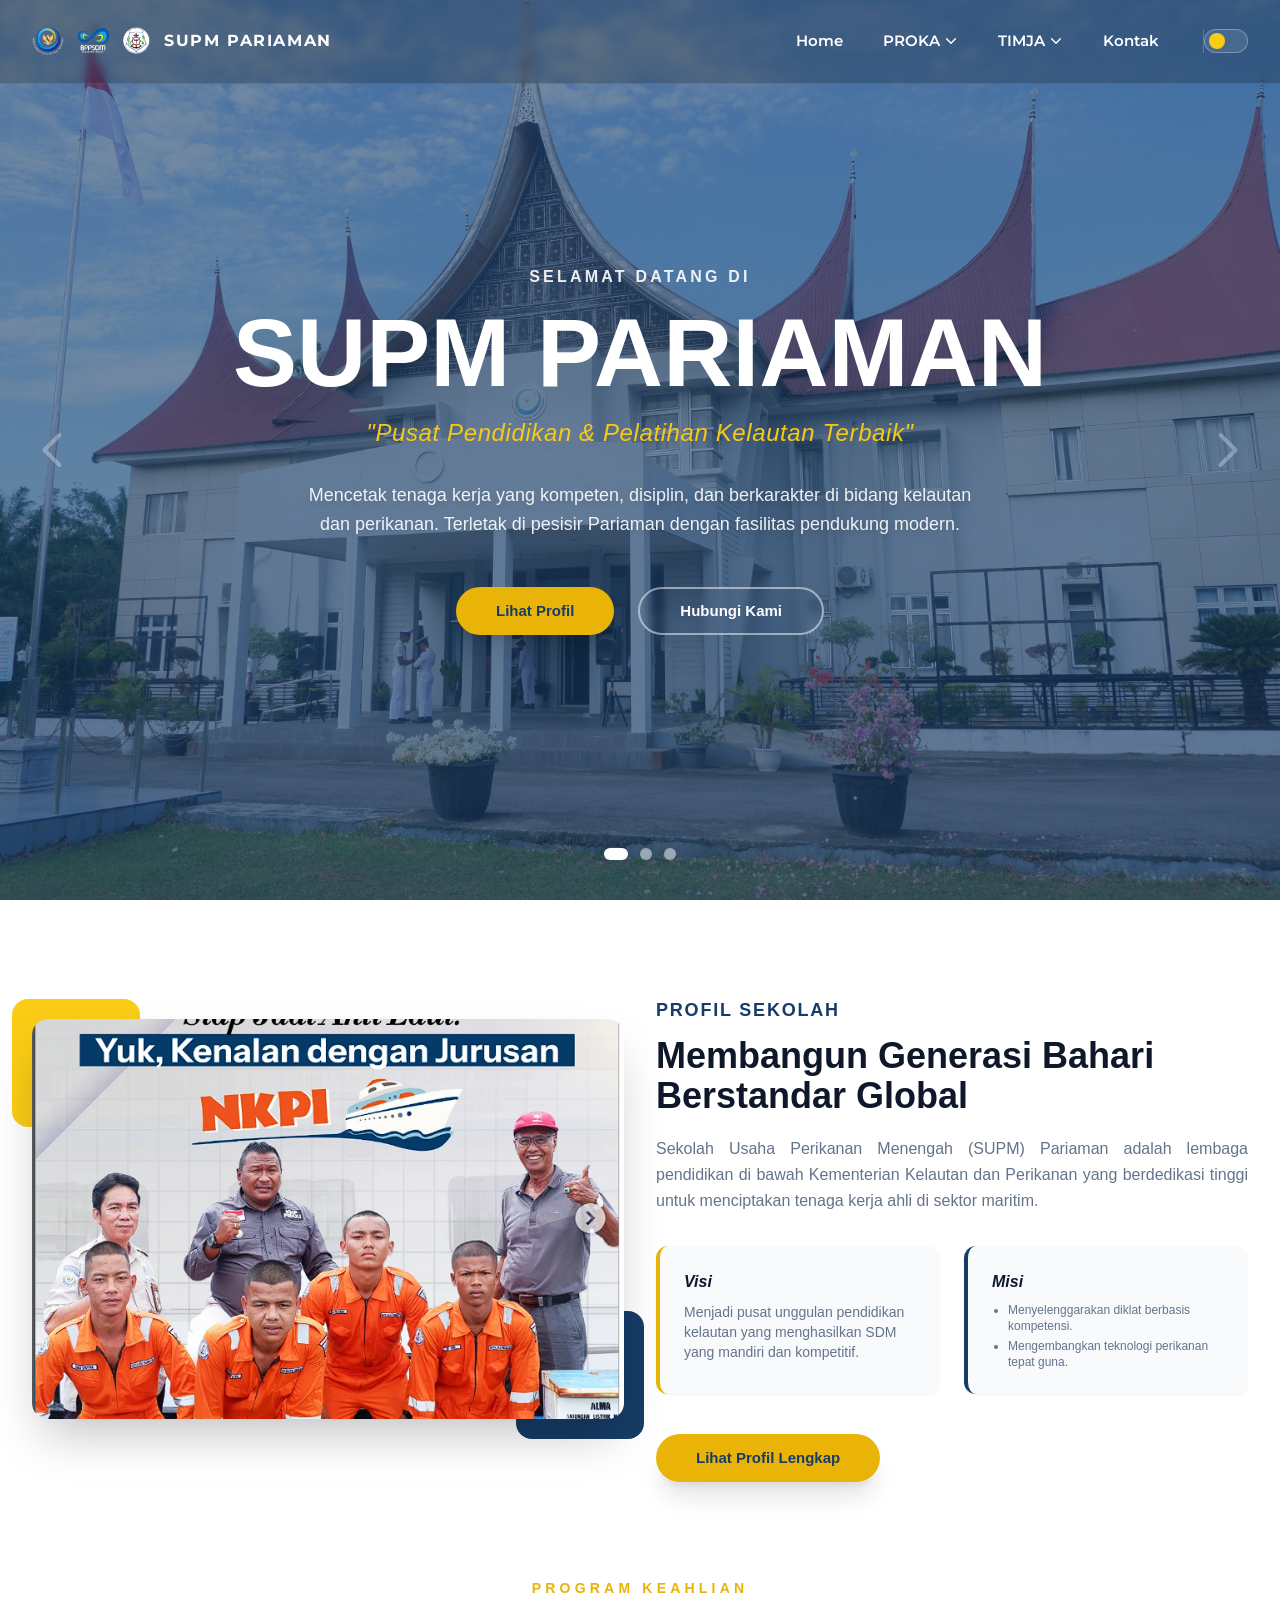
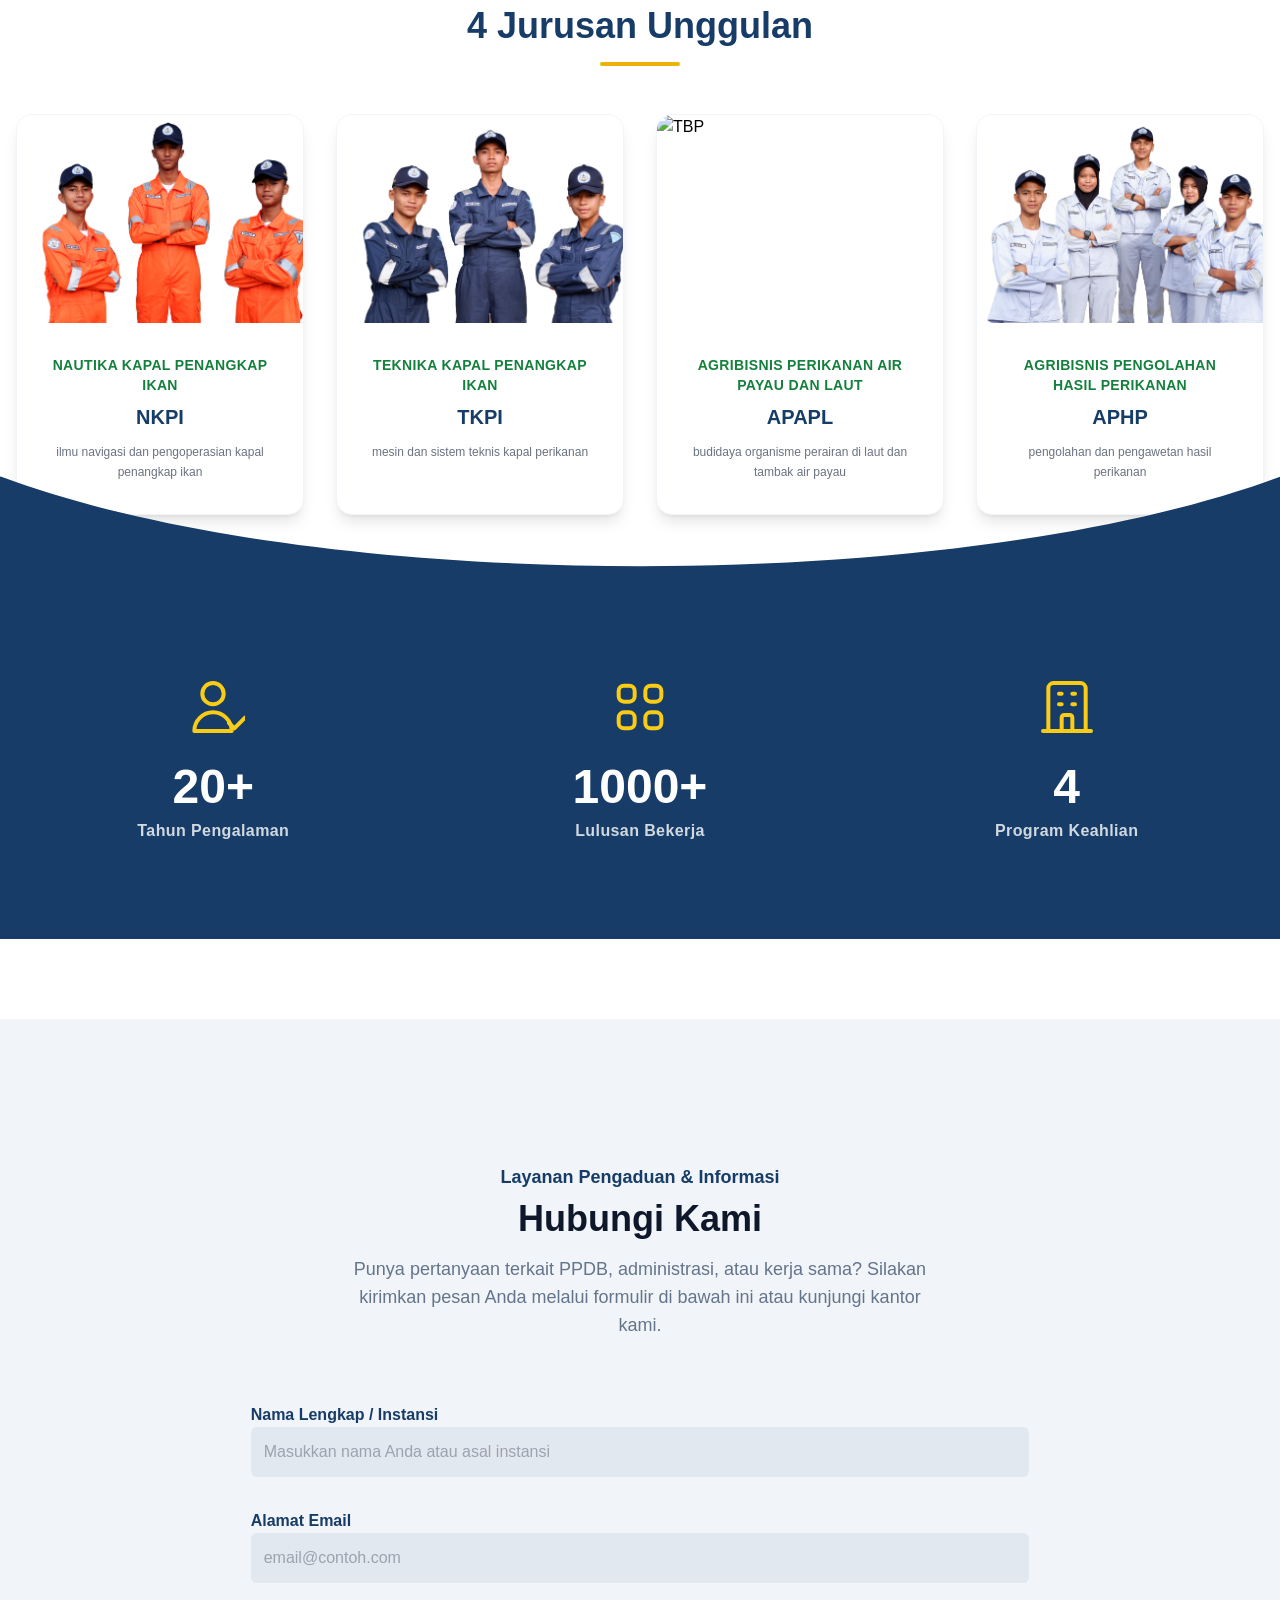
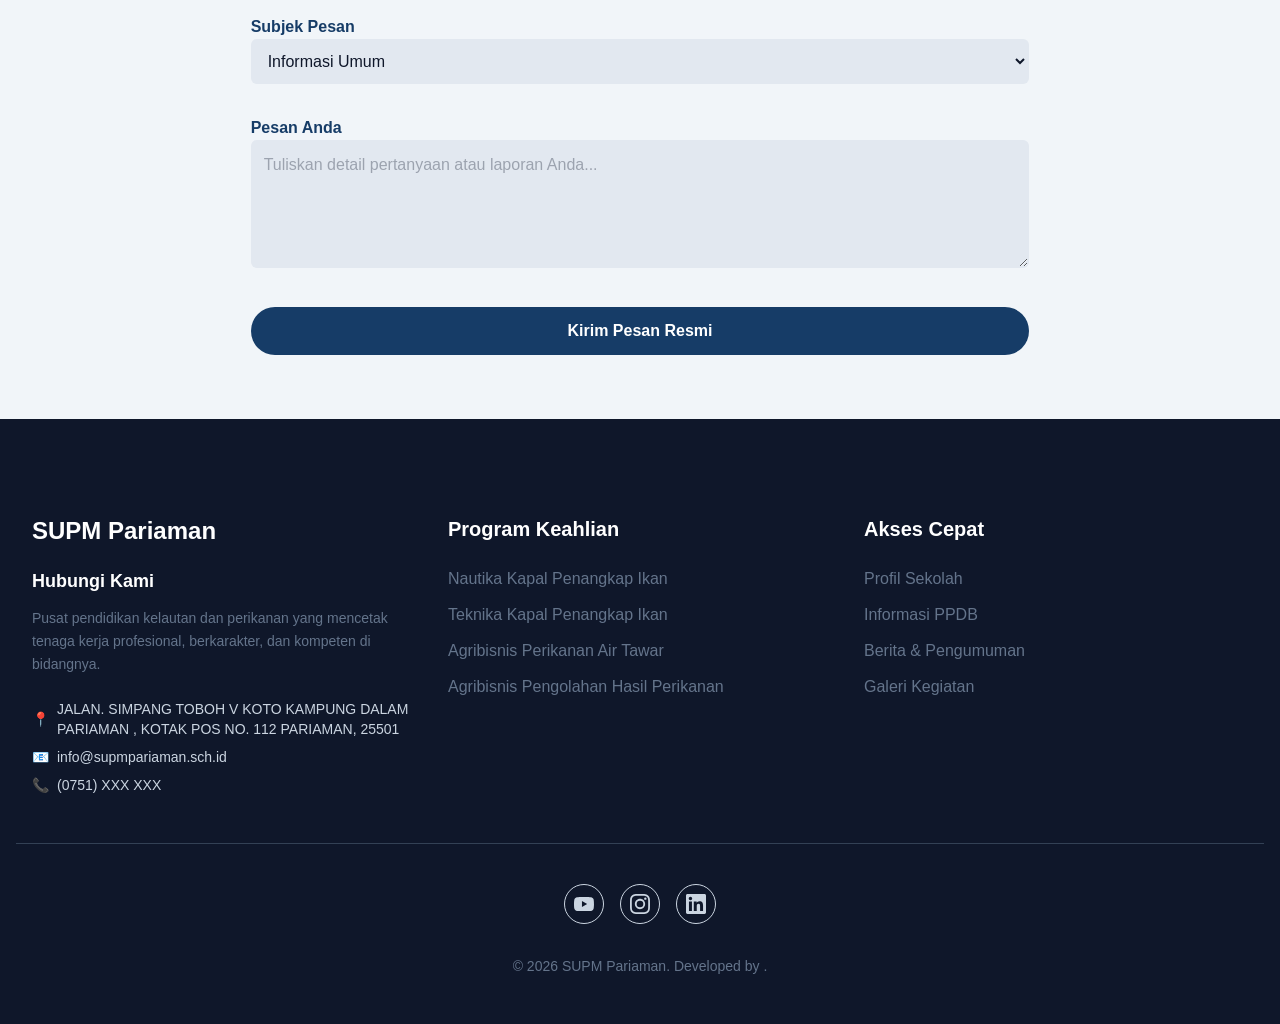
==== commit 821eaa72: "v2" ====
--- a/index.html
+++ b/index.html
@@ -52,145 +52,234 @@
 </head>
 
 <body class="bg-white dark:bg-dark transition duration-300">
-<header id="navbar" class="fixed top-0 left-0 w-full flex items-center z-50 transition duration-500 bg-transparent">
-    <div class="container">
+<link href="https://fonts.googleapis.com/css2?family=Montserrat:wght@400;500;600;700&display=swap" rel="stylesheet">
+
+<style>
+    /* Menerapkan font ke seluruh navbar agar serupa dengan gambar */
+    #navbar {
+        font-family: 'Montserrat', sans-serif;
+    }
+    /* Animasi halus untuk dropdown */
+    .animate-fade-in-down {
+        animation: fadeInDown 0.3s ease-out;
+    }
+    @keyframes fadeInDown {
+        from { opacity: 0; transform: translateY(-10px); }
+        to { opacity: 1; transform: translateY(0); }
+    }
+</style>
+
+<header id="navbar" class="fixed top-0 left-0 w-full flex items-center z-50 transition duration-500 bg-black/20 backdrop-blur-sm border-b border-white/10">
+    <div class="container mx-auto">
         <div class="flex items-center justify-between relative">
             <div class="px-4">
-                <a href="#home" class="font-bold text-lg text-white flex items-center gap-3 py-6">
-                    <img src="src/img/LogoKKP1.png" alt="Icon Asset" class="w-8 h-8 object-contain brightness-110">
-                    <img src="src/img/bppsdm.png" alt="Icon Asset" class="w-10 h-8 object-contain brightness-110">
-                    <img src="src/img/LogoSupm.png" alt="Icon Asset" class="w-8 h-8 object-contain brightness-110">
-                    <span class="tracking-wider uppercase font-sans">SUPM PARIAMAN</span>
+                <a href="#home" class="flex items-center gap-3 py-5">
+                    <div class="flex gap-2">
+                        <img src="src/img/LogoKKP1.png" alt="Logo" class="w-8 h-8 object-contain brightness-110">
+                        <img src="src/img/bppsdm.png" alt="Logo" class="w-10 h-8 object-contain brightness-110">
+                        <img src="src/img/LogoSupm.png" alt="Logo" class="w-8 h-8 object-contain brightness-110">
+                    </div>
+                    <span class="tracking-widest uppercase font-bold text-white text-base hidden sm:block">SUPM PARIAMAN</span>
                 </a>
             </div>
+
             <div class="flex items-center px-4">
                 <button id="hamburger" type="button" class="block absolute right-4 lg:hidden">
-                    <span class="block w-[30px] h-[2px] my-2 bg-white transition duration-300 origin-top-left"></span>
-                    <span class="block w-[30px] h-[2px] my-2 bg-white transition duration-300"></span>
-                    <span class="block w-[30px] h-[2px] my-2 bg-white transition duration-300 origin-bottom-left"></span>
+                    <span class="block w-[25px] h-[2px] my-1.5 bg-white transition duration-300"></span>
+                    <span class="block w-[25px] h-[2px] my-1.5 bg-white transition duration-300"></span>
+                    <span class="block w-[25px] h-[2px] my-1.5 bg-white transition duration-300"></span>
                 </button>
 
                 <nav id="nav-menu" class="hidden absolute py-5 bg-[#163C67] lg:bg-transparent shadow-lg lg:shadow-none rounded-lg max-w-[250px] w-full right-4 top-full lg:block lg:static lg:max-w-full lg:rounded-none">
                     <ul class="block lg:flex lg:items-center">
                         <li class="group">
-                            <a href="#supm-pariaman" class="text-base text-white/90 py-2 mx-8 flex group-hover:text-yellow-400 transition font-sans">Beranda</a>
+                            <a href="#home" class="text-[15px] font-semibold text-white py-2 mx-5 flex group-hover:text-yellow-400 transition-all">Home</a>
                         </li>
-                         <li class="group">
-                            <a href="#about" class="text-base text-white/90 py-2 mx-8 flex group-hover:text-yellow-400 transition font-medium">Profil</a>
-                        </li>
-                        
-                        <li class="group relative">
-                            <button class="text-base text-white/90 py-2 mx-8 flex items-center gap-1 group-hover:text-yellow-400 transition focus:outline-none font-medium">
-                                TIMJA
-                                <svg xmlns="http://www.w3.org/2000/svg" fill="none" viewBox="0 0 24 24" stroke-width="2" stroke="currentColor" class="w-4 h-4 group-hover:rotate-180 transition-transform">
-                                    <path stroke-linecap="round" stroke-linejoin="round" d="m19.5 8.25-7.5 7.5-7.5-7.5" />
+                        <li class="relative group nav-dropdown-item" id="proka-item">
+                            <button
+                                type="button"
+                                class="nav-dropdown-btn w-full lg:w-auto flex items-center gap-1 text-[15px] font-semibold text-white px-5 py-2.5 hover:text-yellow-400 transition-colors"
+                            >
+                                PROKA
+                                <svg class="w-3.5 h-3.5 transition-transform duration-300 group-hover:rotate-180"
+                                    xmlns="http://www.w3.org/2000/svg" fill="none" viewBox="0 0 24 24" stroke-width="2.5" stroke="currentColor">
+                                <path stroke-linecap="round" stroke-linejoin="round" d="m19.5 8.25-7.5 7.5-7.5-7.5"/>
                                 </svg>
                             </button>
+                            <ul class="nav-dropdown-menu hidden group-hover:block lg:absolute left-0 top-full mt-1 bg-[#1c4a7e] shadow-2xl rounded-lg min-w-[270px] border-t-4 border-yellow-400 z-50">
+                                <li><a href="#" class="block px-5 py-3 text-sm text-white font-medium italic border-b border-white/5 hover:bg-yellow-400 hover:text-[#163C67] transition-colors">Nautika Kapal Penangkap Ikan (NKPI)</a></li>
+                                <li><a href="#" class="block px-5 py-3 text-sm text-white font-medium italic border-b border-white/5 hover:bg-yellow-400 hover:text-[#163C67] transition-colors">Teknika Kapal Penangkap Ikan (TKPI)</a></li>
+                                <li><a href="#" class="block px-5 py-3 text-sm text-white font-medium italic border-b border-white/5 hover:bg-yellow-400 hover:text-[#163C67] transition-colors">Agribisnis Perikanan Air Tawar (APAT)</a></li>
+                                <li><a href="#" class="block px-5 py-3 text-sm text-white font-medium italic hover:bg-yellow-400 hover:text-[#163C67] transition-colors">Agribisnis Pengolahan Hasil Perikanan (APHPi)</a></li>
+                            </ul>
+                            </li>
+                        <li class="relative group nav-dropdown-item" id="timja-item">
+                        <button
+                            type="button"
+                            class="nav-dropdown-btn w-full lg:w-auto flex items-center gap-1 text-[15px] font-semibold text-white px-5 py-2.5 hover:text-yellow-400 transition-colors"
+                        >
+                            TIMJA
+                            <svg class="w-3.5 h-3.5 transition-transform duration-300 group-hover:rotate-180"
+                                xmlns="http://www.w3.org/2000/svg" fill="none" viewBox="0 0 24 24" stroke-width="2.5" stroke="currentColor">
+                            <path stroke-linecap="round" stroke-linejoin="round" d="m19.5 8.25-7.5 7.5-7.5-7.5"/>
+                            </svg>
+                        </button>
+
+                        <ul class="nav-dropdown-menu hidden group-hover:block lg:absolute left-0 top-full mt-1 bg-[#1c4a7e] shadow-2xl rounded-lg min-w-[220px] border-t-4 border-yellow-400 z-50">
                             
-                            <ul class="lg:absolute left-8 top-full hidden group-hover:block bg-[#1c4a7e] shadow-xl rounded-md min-w-[220px] border-t-4 border-yellow-500 lg:animate-fade-in-down z-50">
-                                <li class="group/sub relative border-b border-white/10">
-                                    <a href="#" class="flex items-center justify-between px-6 py-3 text-sm text-white hover:bg-[#163C67] transition">
-                                        Humas
-                                        <svg xmlns="http://www.w3.org/2000/svg" fill="none" viewBox="0 0 24 24" stroke-width="2" stroke="currentColor" class="w-3 h-3 -rotate-90 hidden lg:block">
-                                            <path stroke-linecap="round" stroke-linejoin="round" d="m19.5 8.25-7.5 7.5-7.5-7.5" />
-                                        </svg>
-                                    </a>
-                                    <ul class="lg:absolute left-full top-0 hidden group-hover/sub:block bg-[#163C67] shadow-lg rounded-md min-w-[180px] border-l-4 border-yellow-500">
-                                        <li><a href="#humas-tim" class="block px-6 py-3 text-xs text-white hover:text-yellow-400 transition font-light">Tim Kerja</a></li>
-                                        <li><a href="#humas-dokumen" class="block px-6 py-3 text-xs text-white hover:text-yellow-400 transition font-light">Link Dokumentasi</a></li>
-                                    </ul>
-                                </li>
-
-                                <li class="group/sub relative border-b border-white/10">
-                                    <a href="#" class="flex items-center justify-between px-6 py-3 text-sm text-white hover:bg-[#163C67] transition">
-                                        Kepegawaian
-                                        <svg xmlns="http://www.w3.org/2000/svg" fill="none" viewBox="0 0 24 24" stroke-width="2" stroke="currentColor" class="w-3 h-3 -rotate-90 hidden lg:block">
-                                            <path stroke-linecap="round" stroke-linejoin="round" d="m19.5 8.25-7.5 7.5-7.5-7.5" />
-                                        </svg>
-                                    </a>
-                                    <ul class="lg:absolute left-full top-0 hidden group-hover/sub:block bg-[#163C67] shadow-lg rounded-md min-w-[180px] border-l-4 border-yellow-500">
-                                        <li><a href="#pegawai-tim" class="block px-6 py-3 text-xs text-white hover:text-yellow-400 transition font-light">Tim Kerja</a></li>
-                                        <li><a href="#pegawai-dokumen" class="block px-6 py-3 text-xs text-white hover:text-yellow-400 transition font-light">Link Dokumentasi</a></li>
-                                    </ul>
-                                </li>
-                                <li class="group/sub relative border-b border-white/10">
-                                    <a href="#" class="flex items-center justify-between px-6 py-3 text-sm text-white hover:bg-[#163C67] transition">
-                                        RTP
-                                        <svg xmlns="http://www.w3.org/2000/svg" fill="none" viewBox="0 0 24 24" stroke-width="2" stroke="currentColor" class="w-3 h-3 -rotate-90 hidden lg:block">
-                                            <path stroke-linecap="round" stroke-linejoin="round" d="m19.5 8.25-7.5 7.5-7.5-7.5" />
-                                        </svg>
-                                    </a>
-                                    <ul class="lg:absolute left-full top-0 hidden group-hover/sub:block bg-[#163C67] shadow-lg rounded-md min-w-[180px] border-l-4 border-yellow-500">
-                                        <li><a href="#rtp-tim" class="block px-6 py-3 text-xs text-white hover:text-yellow-400 transition font-light">Tim Kerja</a></li>
-                                        <li><a href="#rtp-dokumen" class="block px-6 py-3 text-xs text-white hover:text-yellow-400 transition font-light">Link Dokumentasi</a></li>
-                                    </ul>
-                                </li>
-                                <li class="group/sub relative border-b border-white/10">
-                                    <a href="#" class="flex items-center justify-between px-6 py-3 text-sm text-white hover:bg-[#163C67] transition">
-                                        Perpus
-                                        <svg xmlns="http://www.w3.org/2000/svg" fill="none" viewBox="0 0 24 24" stroke-width="2" stroke="currentColor" class="w-3 h-3 -rotate-90 hidden lg:block">
-                                            <path stroke-linecap="round" stroke-linejoin="round" d="m19.5 8.25-7.5 7.5-7.5-7.5" />
-                                        </svg>
-                                    </a>
-                                    <ul class="lg:absolute left-full top-0 hidden group-hover/sub:block bg-[#163C67] shadow-lg rounded-md min-w-[180px] border-l-4 border-yellow-500">
-                                        <li><a href="#perpus-tim" class="block px-6 py-3 text-xs text-white hover:text-yellow-400 transition font-light">Tim Kerja</a></li>
-                                        <li><a href="#perpus-dokumen" class="block px-6 py-3 text-xs text-white hover:text-yellow-400 transition font-light">Link Dokumentasi</a></li>
-                                    </ul>
-                                </li>
-                                <li class="group/sub relative border-b border-white/10">
-                                    <a href="#" class="flex items-center justify-between px-6 py-3 text-sm text-white hover:bg-[#163C67] transition">
-                                        Bengkel
-                                        <svg xmlns="http://www.w3.org/2000/svg" fill="none" viewBox="0 0 24 24" stroke-width="2" stroke="currentColor" class="w-3 h-3 -rotate-90 hidden lg:block">
-                                            <path stroke-linecap="round" stroke-linejoin="round" d="m19.5 8.25-7.5 7.5-7.5-7.5" />
-                                        </svg>
-                                    </a>
-                                    <ul class="lg:absolute left-full top-0 hidden group-hover/sub:block bg-[#163C67] shadow-lg rounded-md min-w-[180px] border-l-4 border-yellow-500">
-                                        <li><a href="#bengkel-tim" class="block px-6 py-3 text-xs text-white hover:text-yellow-400 transition font-light">Tim Kerja</a></li>
-                                        <li><a href="#bengkel-dokumen" class="block px-6 py-3 text-xs text-white hover:text-yellow-400 transition font-light">Link Dokumentasi</a></li>
-                                    </ul>
-                                </li>
-                                <li class="group/sub relative border-b border-white/10">
-                                    <a href="#" class="flex items-center justify-between px-6 py-3 text-sm text-white hover:bg-[#163C67] transition">
-                                        Pengajaran
-                                        <svg xmlns="http://www.w3.org/2000/svg" fill="none" viewBox="0 0 24 24" stroke-width="2" stroke="currentColor" class="w-3 h-3 -rotate-90 hidden lg:block">
-                                            <path stroke-linecap="round" stroke-linejoin="round" d="m19.5 8.25-7.5 7.5-7.5-7.5" />
-                                        </svg>
-                                    </a>
-                                    <ul class="lg:absolute left-full top-0 hidden group-hover/sub:block bg-[#163C67] shadow-lg rounded-md min-w-[180px] border-l-4 border-yellow-500">
-                                        <li><a href="#pegawai-tim" class="block px-6 py-3 text-xs text-white hover:text-yellow-400 transition font-light">Tim Kerja</a></li>
-                                        <li><a href="#pegawai-dokumen" class="block px-6 py-3 text-xs text-white hover:text-yellow-400 transition font-light">Link Dokumentasi</a></li>
-                                    </ul>
-                                </li>
-                                <li class="group/sub relative border-b border-white/10">
-                                    <a href="#" class="flex items-center justify-between px-6 py-3 text-sm text-white hover:bg-[#163C67] transition">
-                                        Keuangan
-                                        <svg xmlns="http://www.w3.org/2000/svg" fill="none" viewBox="0 0 24 24" stroke-width="2" stroke="currentColor" class="w-3 h-3 -rotate-90 hidden lg:block">
-                                            <path stroke-linecap="round" stroke-linejoin="round" d="m19.5 8.25-7.5 7.5-7.5-7.5" />
-                                        </svg>
-                                    </a>
-                                    <ul class="lg:absolute left-full top-0 hidden group-hover/sub:block bg-[#163C67] shadow-lg rounded-md min-w-[180px] border-l-4 border-yellow-500">
-                                        <li><a href="#pegawai-tim" class="block px-6 py-3 text-xs text-white hover:text-yellow-400 transition font-light">Tim Kerja</a></li>
-                                        <li><a href="#pegawai-dokumen" class="block px-6 py-3 text-xs text-white hover:text-yellow-400 transition font-light">Link Dokumentasi</a></li>
-                                    </ul>
-                                </li>
+                            <li class="relative group/sub border-b border-white/5">
+                            <div class="flex items-center justify-between px-5 py-3 text-sm text-white font-medium cursor-pointer hover:bg-yellow-400 hover:text-[#163C67] transition-colors">
+                                <svg class="w-3 h-3 rotate-90 lg:block hidden" fill="none" viewBox="0 0 24 24" stroke-width="2.5" stroke="currentColor">
+                                <path stroke-linecap="round" stroke-linejoin="round" d="m19.5 8.25-7.5 7.5-7.5-7.5"/>
+                                </svg>
+                                <span>Humas</span>
+                            </div>
+                            
+                            <ul class="nav-subdropdown-menu hidden group-hover/sub:block lg:absolute right-full top-0 mr-1 bg-[#245a96] shadow-2xl rounded-lg min-w-[180px] border-r-4 border-yellow-400 z-50">
+                                <li><a href="#" class="block px-5 py-2.5 text-xs text-white hover:bg-white/10 text-right">Tim Kerja</a></li>
+                                <li><a href="#" class="block px-5 py-2.5 text-xs text-white hover:bg-white/10 text-right">Dokumentasi</a></li>
                             </ul>
+                            </li>
+
+                            <li class="relative group/sub border-b border-white/5">
+                            <div class="flex items-center justify-between px-5 py-3 text-sm text-white font-medium cursor-pointer hover:bg-yellow-400 hover:text-[#163C67] transition-colors">
+                                <svg class="w-3 h-3 rotate-90 lg:block hidden" fill="none" viewBox="0 0 24 24" stroke-width="2.5" stroke="currentColor">
+                                <path stroke-linecap="round" stroke-linejoin="round" d="m19.5 8.25-7.5 7.5-7.5-7.5"/>
+                                </svg>
+                                <span>Kepegawaian</span>
+                            </div>
+                            <ul class="nav-subdropdown-menu hidden group-hover/sub:block lg:absolute right-full top-0 mr-1 bg-[#245a96] shadow-2xl rounded-lg min-w-[180px] border-r-4 border-yellow-400 z-50">
+                                <li><a href="#" class="block px-5 py-2.5 text-xs text-white hover:bg-white/10 text-right">Tim Kerja</a></li>
+                                <li><a href="#" class="block px-5 py-2.5 text-xs text-white hover:bg-white/10 text-right">Dokumentasi</a></li>
+                            </ul>
+                            </li>
+                                <li class="relative group/sub border-b border-white/5">
+                                <div class="flex items-center justify-between px-5 py-3 text-sm text-white font-medium cursor-pointer hover:bg-yellow-400 hover:text-[#163C67] transition-colors">
+                                    <svg class="w-3 h-3 rotate-90 lg:block hidden" fill="none" viewBox="0 0 24 24" stroke-width="2.5" stroke="currentColor">
+                                    <path stroke-linecap="round" stroke-linejoin="round" d="m19.5 8.25-7.5 7.5-7.5-7.5"/>
+                                    </svg>
+                                    <span>RTP</span>
+                                </div>
+                                <ul class="nav-subdropdown-menu hidden group-hover/sub:block lg:absolute right-full top-0 mr-1 bg-[#245a96] shadow-2xl rounded-lg min-w-[180px] border-r-4 border-yellow-400 z-50">
+                                    <li><a href="#" class="block px-5 py-2.5 text-xs text-white hover:bg-white/10 text-right">Tim Kerja</a></li>
+                                    <li><a href="#" class="block px-5 py-2.5 text-xs text-white hover:bg-white/10 text-right">Dokumentasi</a></li>
+                                </ul>
+                                </li>
+                                <li class="relative group/sub border-b border-white/5">
+                                <div class="flex items-center justify-between px-5 py-3 text-sm text-white font-medium cursor-pointer hover:bg-yellow-400 hover:text-[#163C67] transition-colors">
+                                    <svg class="w-3 h-3 rotate-90 lg:block hidden" fill="none" viewBox="0 0 24 24" stroke-width="2.5" stroke="currentColor">
+                                    <path stroke-linecap="round" stroke-linejoin="round" d="m19.5 8.25-7.5 7.5-7.5-7.5"/>
+                                    </svg>
+                                    <span>Perpus</span>
+                                </div>
+                                <ul class="nav-subdropdown-menu hidden group-hover/sub:block lg:absolute right-full top-0 mr-1 bg-[#245a96] shadow-2xl rounded-lg min-w-[180px] border-r-4 border-yellow-400 z-50">
+                                    <li><a href="#" class="block px-5 py-2.5 text-xs text-white hover:bg-white/10 text-right">Tim Kerja</a></li>
+                                    <li><a href="#" class="block px-5 py-2.5 text-xs text-white hover:bg-white/10 text-right">Dokumentasi</a></li>
+                                </ul>
+                                </li>
+                                <li class="relative group/sub border-b border-white/5">
+                                <div class="flex items-center justify-between px-5 py-3 text-sm text-white font-medium cursor-pointer hover:bg-yellow-400 hover:text-[#163C67] transition-colors">
+                                    <svg class="w-3 h-3 rotate-90 lg:block hidden" fill="none" viewBox="0 0 24 24" stroke-width="2.5" stroke="currentColor">
+                                    <path stroke-linecap="round" stroke-linejoin="round" d="m19.5 8.25-7.5 7.5-7.5-7.5"/>
+                                    </svg>
+                                    <span>Bengkel</span>
+                                </div>
+                                <ul class="nav-subdropdown-menu hidden group-hover/sub:block lg:absolute right-full top-0 mr-1 bg-[#245a96] shadow-2xl rounded-lg min-w-[180px] border-r-4 border-yellow-400 z-50">
+                                    <li><a href="#" class="block px-5 py-2.5 text-xs text-white hover:bg-white/10 text-right">Tim Kerja</a></li>
+                                    <li><a href="#" class="block px-5 py-2.5 text-xs text-white hover:bg-white/10 text-right">Dokumentasi</a></li>
+                                </ul>
+                                </li>
+                                <li class="relative group/sub border-b border-white/5">
+                                <div class="flex items-center justify-between px-5 py-3 text-sm text-white font-medium cursor-pointer hover:bg-yellow-400 hover:text-[#163C67] transition-colors">
+                                    <svg class="w-3 h-3 rotate-90 lg:block hidden" fill="none" viewBox="0 0 24 24" stroke-width="2.5" stroke="currentColor">
+                                    <path stroke-linecap="round" stroke-linejoin="round" d="m19.5 8.25-7.5 7.5-7.5-7.5"/>
+                                    </svg>
+                                    <span>Pengajaran</span>
+                                </div>
+                                <ul class="nav-subdropdown-menu hidden group-hover/sub:block lg:absolute right-full top-0 mr-1 bg-[#245a96] shadow-2xl rounded-lg min-w-[180px] border-r-4 border-yellow-400 z-50">
+                                    <li><a href="#" class="block px-5 py-2.5 text-xs text-white hover:bg-white/10 text-right">Tim Kerja</a></li>
+                                    <li><a href="#" class="block px-5 py-2.5 text-xs text-white hover:bg-white/10 text-right">Dokumentasi</a></li>
+                                </ul>
+                                </li>
+                               <li class="relative group/sub border-b border-white/5">
+                                <div class="flex items-center justify-between px-5 py-3 text-sm text-white font-medium cursor-pointer hover:bg-yellow-400 hover:text-[#163C67] transition-colors">
+                                    <svg class="w-3 h-3 rotate-90 lg:block hidden" fill="none" viewBox="0 0 24 24" stroke-width="2.5" stroke="currentColor">
+                                    <path stroke-linecap="round" stroke-linejoin="round" d="m19.5 8.25-7.5 7.5-7.5-7.5"/>
+                                    </svg>
+                                    <span>Keuangan</span>
+                                </div>
+                                <ul class="nav-subdropdown-menu hidden group-hover/sub:block lg:absolute right-full top-0 mr-1 bg-[#245a96] shadow-2xl rounded-lg min-w-[180px] border-r-4 border-yellow-400 z-50">
+                                    <li><a href="#" class="block px-5 py-2.5 text-xs text-white hover:bg-white/10 text-right">Tim Kerja</a></li>
+                                    <li><a href="#" class="block px-5 py-2.5 text-xs text-white hover:bg-white/10 text-right">Dokumentasi</a></li>
+                                </ul>
+                                </li>
+                               <li class="relative group/sub border-b border-white/5">
+                                <div class="flex items-center justify-between px-5 py-3 text-sm text-white font-medium cursor-pointer hover:bg-yellow-400 hover:text-[#163C67] transition-colors">
+                                    <svg class="w-3 h-3 rotate-90 lg:block hidden" fill="none" viewBox="0 0 24 24" stroke-width="2.5" stroke="currentColor">
+                                    <path stroke-linecap="round" stroke-linejoin="round" d="m19.5 8.25-7.5 7.5-7.5-7.5"/>
+                                    </svg>
+                                    <span>Kesiswaan</span>
+                                </div>
+                                <ul class="nav-subdropdown-menu hidden group-hover/sub:block lg:absolute right-full top-0 mr-1 bg-[#245a96] shadow-2xl rounded-lg min-w-[180px] border-r-4 border-yellow-400 z-50">
+                                    <li><a href="#" class="block px-5 py-2.5 text-xs text-white hover:bg-white/10 text-right">Tim Kerja</a></li>
+                                    <li><a href="#" class="block px-5 py-2.5 text-xs text-white hover:bg-white/10 text-right">Dokumentasi</a></li>
+                                </ul>
+                                </li>
+                               <li class="relative group/sub border-b border-white/5">
+                                <div class="flex items-center justify-between px-5 py-3 text-sm text-white font-medium cursor-pointer hover:bg-yellow-400 hover:text-[#163C67] transition-colors">
+                                    <svg class="w-3 h-3 rotate-90 lg:block hidden" fill="none" viewBox="0 0 24 24" stroke-width="2.5" stroke="currentColor">
+                                    <path stroke-linecap="round" stroke-linejoin="round" d="m19.5 8.25-7.5 7.5-7.5-7.5"/>
+                                    </svg>
+                                    <span>Pengolahan</span>
+                                </div>
+                                <ul class="nav-subdropdown-menu hidden group-hover/sub:block lg:absolute right-full top-0 mr-1 bg-[#245a96] shadow-2xl rounded-lg min-w-[180px] border-r-4 border-yellow-400 z-50">
+                                    <li><a href="#" class="block px-5 py-2.5 text-xs text-white hover:bg-white/10 text-right">Tim Kerja</a></li>
+                                    <li><a href="#" class="block px-5 py-2.5 text-xs text-white hover:bg-white/10 text-right">Dokumentasi</a></li>
+                                </ul>
+                                </li>
+                               <li class="relative group/sub border-b border-white/5">
+                                <div class="flex items-center justify-between px-5 py-3 text-sm text-white font-medium cursor-pointer hover:bg-yellow-400 hover:text-[#163C67] transition-colors">
+                                    <svg class="w-3 h-3 rotate-90 lg:block hidden" fill="none" viewBox="0 0 24 24" stroke-width="2.5" stroke="currentColor">
+                                    <path stroke-linecap="round" stroke-linejoin="round" d="m19.5 8.25-7.5 7.5-7.5-7.5"/>
+                                    </svg>
+                                    <span>Hatchery Ikan Hias</span>
+                                </div>
+                                <ul class="nav-subdropdown-menu hidden group-hover/sub:block lg:absolute right-full top-0 mr-1 bg-[#245a96] shadow-2xl rounded-lg min-w-[180px] border-r-4 border-yellow-400 z-50">
+                                    <li><a href="#" class="block px-5 py-2.5 text-xs text-white hover:bg-white/10 text-right">Tim Kerja</a></li>
+                                    <li><a href="#" class="block px-5 py-2.5 text-xs text-white hover:bg-white/10 text-right">Dokumentasi</a></li>
+                                </ul>
+                                </li>
+                               <li class="relative group/sub border-b border-white/5">
+                                <div class="flex items-center justify-between px-5 py-3 text-sm text-white font-medium cursor-pointer hover:bg-yellow-400 hover:text-[#163C67] transition-colors">
+                                    <svg class="w-3 h-3 rotate-90 lg:block hidden" fill="none" viewBox="0 0 24 24" stroke-width="2.5" stroke="currentColor">
+                                    <path stroke-linecap="round" stroke-linejoin="round" d="m19.5 8.25-7.5 7.5-7.5-7.5"/>
+                                    </svg>
+                                    <span>Tambak</span>
+                                </div>
+                                <ul class="nav-subdropdown-menu hidden group-hover/sub:block lg:absolute right-full top-0 mr-1 bg-[#245a96] shadow-2xl rounded-lg min-w-[180px] border-r-4 border-yellow-400 z-50">
+                                    <li><a href="#" class="block px-5 py-2.5 text-xs text-white hover:bg-white/10 text-right">Tim Kerja</a></li>
+                                    <li><a href="#" class="block px-5 py-2.5 text-xs text-white hover:bg-white/10 text-right">Dokumentasi</a></li>
+                                </ul>
+                                </li>
+
+
+
+                        
+                        </ul>
                         </li>
-
+                        <li class="group">
+                            <a href="#contak" class="text-[15px] font-semibold text-white py-2 mx-5 flex group-hover:text-yellow-400 transition-all">Kontak</a>
+                        </li>
                        
-                        <li class="group">
-                            <a href="#contak" class="text-base text-white/90 py-2 mx-8 flex group-hover:text-yellow-400 transition font-medium">Kontak</a>
-                        </li>
-
-                        <li class="mt-3 lg:mt-0 flex items-center pl-8">
+
+                        <li class="mt-4 lg:mt-0 flex items-center lg:ml-6 pl-5 lg:pl-0 border-l border-white/20">
                             <div class="flex items-center">
-                                <span class="mr-2 text-[10px] text-blue-200 uppercase tracking-tighter">Light</span>
                                 <input type="checkbox" id="dark-toggle" class="hidden">
-                                <label for="dark-toggle" class="cursor-pointer">
-                                    <div class="flex h-5 w-9 items-center rounded-full bg-[#0d2641] p-1 border border-blue-400">
+                                <label for="dark-toggle" class="cursor-pointer group">
+                                    <div class="flex h-6 w-11 items-center rounded-full bg-white/10 p-1 border border-white/30 group-hover:border-yellow-400 transition">
                                         <div class="toggle-circle h-4 w-4 rounded-full bg-yellow-400 transition duration-300"></div>
                                     </div>
                                 </label>
-                                <span class="ml-2 text-[10px] text-blue-200 uppercase tracking-tighter">Dark</span>
                             </div>
                         </li>
                     </ul>
@@ -199,70 +288,76 @@
         </div>
     </div>
 </header>
-<section id="supm-pariaman" class="relative h-screen w-full overflow-hidden flex flex-col justify-center items-center">
+<section id="supm-pariaman" class="relative h-screen w-full overflow-hidden flex flex-col justify-center items-center bg-gray-900">
     
     <div id="slider" class="absolute inset-0 w-full h-full flex transition-transform duration-700 ease-in-out">
         <div class="min-w-full h-full relative">
             <img src="/src/img/kantor.jpeg" class="w-full h-full object-cover" alt="Gedung SUPM Pariaman">
-            <div class="absolute inset-0 bg-[#163C67]/50"></div> </div>
+            <div class="absolute inset-0 bg-[#163C67]/60"></div> 
+        </div>
         <div class="min-w-full h-full relative">
             <img src="/src/img/image.png" class="w-full h-full object-cover" alt="Fasilitas SUPM">
-            <div class="absolute inset-0 bg-[#163C67]/50"></div>
+            <div class="absolute inset-0 bg-[#163C67]/60"></div>
         </div>
         <div class="min-w-full h-full relative">
             <img src="/src/img/gedung.png" class="w-full h-full object-cover" alt="Praktik Taruna">
-            <div class="absolute inset-0 bg-[#163C67]/50"></div>
+            <div class="absolute inset-0 bg-[#163C67]/60"></div>
         </div>
     </div>
 
     <div class="container relative z-20 px-4 mx-auto text-center">
-        <div class="max-w-3xl mx-auto" data-aos="zoom-in">
-            <h1 class="text-white text-base font-semibold md:text-xl mb-2 tracking-widest uppercase">Selamat Datang di</h1>
-            <h2 class="text-white font-bold text-4xl lg:text-7xl mb-4 drop-shadow-lg leading-tight">SUPM PARIAMAN</h2>
-            <h3 class="text-yellow-400 font-medium text-lg lg:text-2xl mb-8 italic">Pusat Pendidikan & Pelatihan Kelautan Terbaik</h3>
-            <p class="text-white font-light text-sm md:text-lg mb-10 leading-relaxed max-w-2xl mx-auto drop-shadow-md">
+        <div class="max-w-4xl mx-auto">
+            <h1 class="text-white text-[14px] md:text-[16px] font-semibold tracking-[0.2em] uppercase mb-4 opacity-90">
+                Selamat Datang di
+            </h1>
+            <h2 class="text-white font-bold text-5xl lg:text-8xl mb-4 drop-shadow-2xl leading-tight">
+                SUPM PARIAMAN</span>
+            </h2>
+            <h3 class="text-yellow-400 font-medium text-lg lg:text-2xl mb-8 italic tracking-wide">
+                "Pusat Pendidikan & Pelatihan Kelautan Terbaik"
+            </h3>
+            
+            <p class="text-white/90 font-light text-base md:text-[18px] mb-12 leading-relaxed max-w-2xl mx-auto drop-shadow-md">
                 Mencetak tenaga kerja yang kompeten, disiplin, dan berkarakter di bidang kelautan dan perikanan. Terletak di pesisir Pariaman dengan fasilitas pendukung modern.
             </p>
-<div class="flex flex-col sm:flex-row gap-4 justify-center items-center text-center">
-    
-    <a href="#about"
-       class="flex items-center justify-center bg-yellow-500 text-[#163C67] font-bold
-       h-11 px-7 rounded-full hover:bg-white transition duration-300 shadow-lg">
-       Lihat Profil
-    </a>
-
-    <a href="#contak"
-       class="flex items-center justify-center border-2 border-white text-white font-bold
-       h-10 px-7 rounded-full hover:bg-white hover:text-[#163C67]
-       transition duration-300">
-       Hubungi Kami
-    </a>
-
-</div>
+
+            <div class="flex flex-col sm:flex-row gap-6 justify-center items-center">
+                <a href="#about"
+                   class="group flex items-center justify-center bg-yellow-500 text-[#163C67] text-[15px] font-bold
+                   h-12 px-10 rounded-full hover:bg-white transition-all duration-300 shadow-xl scale-100 hover:scale-105">
+                   Lihat Profil
+                </a>
+
+                <a href="#contak"
+                   class="group flex items-center justify-center border-2 border-white/50 text-white text-[15px] font-semibold
+                   h-12 px-10 rounded-full hover:border-yellow-400 hover:text-yellow-400
+                   transition-all duration-300 backdrop-blur-sm">
+                   Hubungi Kami
+                </a>
+            </div>
         </div>
     </div>
 
-    <button onclick="prevSlide()" class="absolute left-5 z-30 text-white/50 hover:text-white transition p-2">
-        <svg xmlns="http://www.w3.org/2000/svg" fill="none" viewBox="0 0 24 24" stroke-width="2.5" stroke="currentColor" class="w-10 h-10">
+    <button onclick="prevSlide()" class="absolute left-5 z-30 text-white/30 hover:text-yellow-400 transition-all p-2 hidden md:block">
+        <svg xmlns="http://www.w3.org/2000/svg" fill="none" viewBox="0 0 24 24" stroke-width="2" stroke="currentColor" class="w-12 h-12">
             <path stroke-linecap="round" stroke-linejoin="round" d="M15.75 19.5L8.25 12l7.5-7.5" />
         </svg>
     </button>
-    <button onclick="nextSlide()" class="absolute right-5 z-30 text-white/50 hover:text-white transition p-2">
-        <svg xmlns="http://www.w3.org/2000/svg" fill="none" viewBox="0 0 24 24" stroke-width="2.5" stroke="currentColor" class="w-10 h-10">
+    <button onclick="nextSlide()" class="absolute right-5 z-30 text-white/30 hover:text-yellow-400 transition-all p-2 hidden md:block">
+        <svg xmlns="http://www.w3.org/2000/svg" fill="none" viewBox="0 0 24 24" stroke-width="2" stroke="currentColor" class="w-12 h-12">
             <path stroke-linecap="round" stroke-linejoin="round" d="m8.25 4.5 7.5 7.5-7.5 7.5" />
         </svg>
     </button>
 
     <div class="absolute bottom-10 left-1/2 -translate-x-1/2 z-30 flex gap-3">
-        <div class="dot w-3 h-3 rounded-full bg-white opacity-50 transition-all duration-300 cursor-pointer" onclick="goToSlide(0)"></div>
-        <div class="dot w-3 h-3 rounded-full bg-white opacity-50 transition-all duration-300 cursor-pointer" onclick="goToSlide(1)"></div>
-        <div class="dot w-3 h-3 rounded-full bg-white opacity-50 transition-all duration-300 cursor-pointer" onclick="goToSlide(2)"></div>
+        <div class="dot w-3 h-3 rounded-full bg-white opacity-50 transition-all duration-500 cursor-pointer active" onclick="goToSlide(0)"></div>
+        <div class="dot w-3 h-3 rounded-full bg-white opacity-50 transition-all duration-500 cursor-pointer" onclick="goToSlide(1)"></div>
+        <div class="dot w-3 h-3 rounded-full bg-white opacity-50 transition-all duration-500 cursor-pointer" onclick="goToSlide(2)"></div>
     </div>
 </section>
-
-<section id="about" class="pt-36 pb-32 bg-white dark:bg-dark">
+<section id="about" class="pt-24 pb-20 bg-white dark:bg-dark">
     <div class="container mx-auto px-4">
-        <div class="flex flex-wrap items-center">
+        <div class="flex flex-wrap items-center mb-24">
             <div class="w-full px-4 mb-10 lg:w-1/2" data-aos="fade-right">
                 <div class="relative">
                     <img src="/src/img/nkpi.png" alt="Tentang SUPM Pariaman" class="rounded-2xl shadow-2xl relative z-10 w-full object-cover h-[400px]">
@@ -272,21 +367,18 @@
             </div>
 
             <div class="w-full px-4 lg:w-1/2" data-aos="fade-left">
-                <h4 class="font-bold uppercase text-primary text-lg mb-3 tracking-widest">Profil Sekolah</h4>
-                <h2 class="font-bold text-dark dark:text-white text-3xl mb-5 lg:text-4xl">Membangun Generasi Bahari Berstandar Global</h2>
-                <p class="font-medium text-secondary text-base leading-relaxed mb-6 text-justify">
+                <h4 class="font-bold uppercase text-[#163C67] text-lg mb-3 tracking-widest">Profil Sekolah</h4>
+                <h2 class="font-bold text-dark dark:text-white text-3xl mb-5 lg:text-4xl leading-tight">Membangun Generasi Bahari Berstandar Global</h2>
+                <p class="font-medium text-secondary text-base leading-relaxed mb-8 text-justify">
                     Sekolah Usaha Perikanan Menengah (SUPM) Pariaman adalah lembaga pendidikan di bawah Kementerian Kelautan dan Perikanan yang berdedikasi tinggi untuk menciptakan tenaga kerja ahli di sektor maritim. 
                 </p>
-                <p class="font-light text-secondary text-base leading-relaxed mb-10 text-justify">
-                    Dengan kurikulum yang mengutamakan praktik lapangan (70%) dan teori (30%), kami memastikan setiap lulusan memiliki sertifikasi kompetensi yang diakui baik di dalam negeri maupun internasional.
-                </p>
-
-                <div class="grid grid-cols-1 md:grid-cols-2 gap-6">
+                
+                <div class="grid grid-cols-1 md:grid-cols-2 gap-6 mb-10">
                     <div class="bg-slate-50 dark:bg-slate-800 p-6 rounded-xl border-l-4 border-yellow-500 shadow-sm">
                         <h5 class="font-bold text-dark dark:text-white mb-2 italic">Visi</h5>
                         <p class="text-sm text-secondary">Menjadi pusat unggulan pendidikan kelautan yang menghasilkan SDM yang mandiri dan kompetitif.</p>
                     </div>
-                    <div class="bg-slate-50 dark:bg-slate-800 p-6 rounded-xl border-l-4 border-primary shadow-sm">
+                    <div class="bg-slate-50 dark:bg-slate-800 p-6 rounded-xl border-l-4 border-[#163C67] shadow-sm">
                         <h5 class="font-bold text-dark dark:text-white mb-2 italic">Misi</h5>
                         <ul class="text-xs text-secondary list-disc ml-4 space-y-1">
                             <li>Menyelenggarakan diklat berbasis kompetensi.</li>
@@ -294,26 +386,116 @@
                         </ul>
                     </div>
                 </div>
-            </div>
-        </div>
-
-        <div class="mt-20 flex flex-wrap justify-center gap-8 md:gap-20">
-            <div class="text-center" data-aos="zoom-in" data-aos-delay="100">
-                <span class="block text-4xl font-bold text-primary mb-1">20+</span>
-                <span class="text-sm uppercase tracking-widest text-secondary font-semibold">Tahun Pengalaman</span>
-            </div>
-            <div class="text-center" data-aos="zoom-in" data-aos-delay="200">
-                <span class="block text-4xl font-bold text-primary mb-1">1000+</span>
-                <span class="text-sm uppercase tracking-widest text-secondary font-semibold">Lulusan Bekerja</span>
-            </div>
-            <div class="text-center" data-aos="zoom-in" data-aos-delay="300">
-                <span class="block text-4xl font-bold text-primary mb-1">5</span>
-                <span class="text-sm uppercase tracking-widest text-secondary font-semibold">Program Keahlian</span>
+
+                <div class="flex flex-col sm:flex-row gap-6 justify-start items-center">
+                    <a href="#profile-detail"
+                       class="group flex items-center justify-center bg-yellow-500 text-[#163C67] text-[15px] font-bold
+                       h-12 px-10 rounded-full hover:bg-[#163C67] hover:text-white transition-all duration-300 shadow-xl scale-100 hover:scale-105">
+                       Lihat Profil Lengkap
+                    </a>
+                </div>
+            </div>
+        </div>
+
+        <div class="text-center mb-12">
+            <h4 class="font-bold uppercase text-yellow-500 text-sm mb-2 tracking-[0.3em]">Program Keahlian</h4>
+            <h2 class="font-bold text-[#163C67] text-3xl lg:text-4xl mb-4">4 Jurusan Unggulan</h2>
+            <div class="w-20 h-1 bg-yellow-500 mx-auto rounded-full"></div>
+        </div>
+
+        <div class="grid grid-cols-1 md:grid-cols-2 lg:grid-cols-4 gap-8">
+            <div class="bg-white rounded-2xl shadow-lg overflow-hidden border border-slate-100 group hover:shadow-2xl transition-all duration-500" data-aos="fade-up" data-aos-delay="100">
+                <div class="h-52 overflow-hidden">
+                    <img src="src/img/DSCF5361.png" alt="NKPI" class="w-full h-full object-cover group-hover:scale-110 transition-transform duration-500">
+                </div>
+                <div class="p-8 text-center">
+                    <h5 class="text-green-700 font-semibold text-sm mb-2 uppercase tracking-wide"> Nautika Kapal Penangkap Ikan</h5>
+                    <h3 class="text-[#163C67] font-bold text-xl uppercase">NKPI</h3>
+                    <p class="text-gray-500 text-xs mt-3 leading-relaxed">ilmu navigasi dan pengoperasian kapal penangkap ikan</p>
+                </div>
+            </div>
+
+            <div class="bg-white rounded-2xl shadow-lg overflow-hidden border border-slate-100 group hover:shadow-2xl transition-all duration-500" data-aos="fade-up" data-aos-delay="200">
+                <div class="h-52 overflow-hidden">
+                    <img src="src/img/DSCF5369.png" alt="TKPI" class="w-full h-full object-cover group-hover:scale-110 transition-transform duration-500">
+                </div>
+                <div class="p-8 text-center">
+                    <h5 class="text-green-700 font-semibold text-sm mb-2 uppercase tracking-wide">Teknika Kapal Penangkap Ikan</h5>
+                    <h3 class="text-[#163C67] font-bold text-xl uppercase">TKPI</h3>
+                    <p class="text-gray-500 text-xs mt-3 leading-relaxed">mesin dan sistem teknis kapal perikanan</p>
+                </div>
+            </div>
+
+            <div class="bg-white rounded-2xl shadow-lg overflow-hidden border border-slate-100 group hover:shadow-2xl transition-all duration-500" data-aos="fade-up" data-aos-delay="300">
+                <div class="h-52 overflow-hidden">
+                    <img src="src/img/DSCF5354.png" alt="TBP" class="w-full h-full object-cover group-hover:scale-110 transition-transform duration-500">
+                </div>
+                <div class="p-8 text-center">
+                    <h5 class="text-green-700 font-semibold text-sm mb-2 uppercase tracking-wide">Agribisnis Perikanan Air Payau dan Laut</h5>
+                    <h3 class="text-[#163C67] font-bold text-xl uppercase">APAPL</h3>
+                    <p class="text-gray-500 text-xs mt-3 leading-relaxed">budidaya organisme perairan di laut dan tambak air payau</p>
+                </div>
+            </div>
+
+            <div class="bg-white rounded-2xl shadow-lg overflow-hidden border border-slate-100 group hover:shadow-2xl transition-all duration-500" data-aos="fade-up" data-aos-delay="400">
+                <div class="h-52 overflow-hidden">
+                    <img src="src/img/DSCF5345.png" alt="TPHPI" class="w-full h-full object-cover group-hover:scale-110 transition-transform duration-500">
+                </div>
+                <div class="p-8 text-center">
+                    <h5 class="text-green-700 font-semibold text-sm mb-2 uppercase tracking-wide"> Agribisnis Pengolahan Hasil Perikanan</h5>
+                    <h3 class="text-[#163C67] font-bold text-xl uppercase">APHP</h3>
+                    <p class="text-gray-500 text-xs mt-3 leading-relaxed">pengolahan dan pengawetan hasil perikanan</p>
+                </div>
+            </div>
+        </div>
+    </div>
+
+
+    <div class="relative bg-[#163C67] pt-20 pb-24 mt-20">
+        <div class="absolute top-0 left-0 w-full overflow-hidden leading-[0] transform translate-y-[-99%]">
+            <svg viewBox="0 0 1200 120" preserveAspectRatio="none" class="relative block w-[calc(100%+1.3px)] h-[80px] md:h-[120px]">
+                <path d="M0,0 C300,120 900,120 1200,0 L1200,120 L0,120 Z" fill="#163C67"></path>
+            </svg>
+        </div>
+
+        <div class="container mx-auto px-4 relative z-10">
+            <div class="grid grid-cols-1 sm:grid-cols-2 lg:grid-cols-3 gap-12 md:gap-8 items-start justify-center text-center">
+                
+                <div class="flex flex-col items-center group" data-aos="zoom-in" data-aos-delay="100">
+                    <div class="mb-6 text-yellow-400 transition-transform duration-300 group-hover:scale-110">
+                        <svg xmlns="http://www.w3.org/2000/svg" class="w-16 h-16" fill="none" viewBox="0 0 24 24" stroke="currentColor" stroke-width="1.5">
+                            <path stroke-linecap="round" stroke-linejoin="round" d="M16 7a4 4 0 11-8 0 4 4 0 018 0zM12 14a7 7 0 00-7 7h14a7 7 0 00-7-7z" />
+                            <path stroke-linecap="round" stroke-linejoin="round" d="M18 18l2 2 4-4" />
+                        </svg>
+                    </div>
+                    <span class="block text-5xl font-extrabold text-white mb-2">20+</span>
+                    <span class="text-sm md:text-base font-semibold text-white/80 tracking-wide">Tahun Pengalaman</span>
+                </div>
+
+                <div class="flex flex-col items-center group" data-aos="zoom-in" data-aos-delay="200">
+                    <div class="mb-6 text-yellow-400 transition-transform duration-300 group-hover:scale-110">
+                        <svg xmlns="http://www.w3.org/2000/svg" class="w-16 h-16" fill="none" viewBox="0 0 24 24" stroke="currentColor" stroke-width="1.5">
+                            <path stroke-linecap="round" stroke-linejoin="round" d="M4 6a2 2 0 012-2h2a2 2 0 012 2v2a2 2 0 01-2 2H6a2 2 0 01-2-2V6zM14 6a2 2 0 012-2h2a2 2 0 012 2v2a2 2 0 01-2 2h-2a2 2 0 01-2-2V6zM4 16a2 2 0 012-2h2a2 2 0 012 2v2a2 2 0 01-2 2H6a2 2 0 01-2-2v-2zM14 16a2 2 0 012-2h2a2 2 0 012 2v2a2 2 0 01-2 2h-2a2 2 0 01-2-2v-2z" />
+                        </svg>
+                    </div>
+                    <span class="block text-5xl font-extrabold text-white mb-2">1000+</span>
+                    <span class="text-sm md:text-base font-semibold text-white/80 tracking-wide">Lulusan Bekerja</span>
+                </div>
+
+                <div class="flex flex-col items-center group" data-aos="zoom-in" data-aos-delay="300">
+                    <div class="mb-6 text-yellow-400 transition-transform duration-300 group-hover:scale-110">
+                        <svg xmlns="http://www.w3.org/2000/svg" class="w-16 h-16" fill="none" viewBox="0 0 24 24" stroke="currentColor" stroke-width="1.5">
+                            <path stroke-linecap="round" stroke-linejoin="round" d="M19 21V5a2 2 0 00-2-2H7a2 2 0 00-2 2v16m14 0h2m-2 0h-5m-9 0H3m2 0h5M9 7h1m-1 4h1m4-4h1m-1 4h1m-5 10v-5a1 1 0 011-1h2a1 1 0 011 1v5m-4 0h4" />
+                        </svg>
+                    </div>
+                    <span class="block text-5xl font-extrabold text-white mb-2">4</span>
+                    <span class="text-sm md:text-base font-semibold text-white/80 tracking-wide">Program Keahlian</span>
+                </div>
+
             </div>
         </div>
     </div>
 </section>
-
 <section id="contak" class="pt-36 pb-16 bg-slate-100 dark:bg-slate-900">
     <div class="container">
         <div class="w-full px-4">
@@ -439,7 +621,7 @@
                     </a>
                 </div>
                 <p class="text-center text-sm text-secondary">
-                    &copy; <span id="year"></span> SUPM Pariaman. Developed by <a href="#" class="text-white hover:text-primary">Muhammad Fajrin Lubis</a>.
+                    &copy; <span id="year"></span> SUPM Pariaman. Developed by <a href="#" class="text-white hover:text-primary"></a>.
                 </p>
             </div>
         </div>
--- a/src/output.css
+++ b/src/output.css
@@ -592,6 +592,10 @@
   }
 }
 
+.static {
+  position: static;
+}
+
 .fixed {
   position: fixed;
 }
@@ -608,6 +612,22 @@
   inset: 0px;
 }
 
+.-bottom-5 {
+  bottom: -1.25rem;
+}
+
+.-left-5 {
+  left: -1.25rem;
+}
+
+.-right-5 {
+  right: -1.25rem;
+}
+
+.-top-5 {
+  top: -1.25rem;
+}
+
 .bottom-10 {
   bottom: 2.5rem;
 }
@@ -628,28 +648,52 @@
   left: 1.25rem;
 }
 
+.left-full {
+  left: 100%;
+}
+
+.right-4 {
+  right: 1rem;
+}
+
+.right-5 {
+  right: 1.25rem;
+}
+
+.top-0 {
+  top: 0px;
+}
+
+.top-full {
+  top: 100%;
+}
+
+.right-0 {
+  right: 0px;
+}
+
+.left-4 {
+  left: 1rem;
+}
+
 .left-8 {
   left: 2rem;
 }
 
-.left-full {
-  left: 100%;
-}
-
-.right-4 {
-  right: 1rem;
-}
-
-.right-5 {
-  right: 1.25rem;
-}
-
-.top-0 {
-  top: 0px;
-}
-
-.top-full {
-  top: 100%;
+.right-full {
+  right: 100%;
+}
+
+.bottom-0 {
+  bottom: 0px;
+}
+
+.-z-0 {
+  z-index: 0;
+}
+
+.z-10 {
+  z-index: 10;
 }
 
 .z-20 {
@@ -673,21 +717,40 @@
   margin-right: 0.5rem;
 }
 
+.mx-5 {
+  margin-left: 1.25rem;
+  margin-right: 1.25rem;
+}
+
+.mx-auto {
+  margin-left: auto;
+  margin-right: auto;
+}
+
+.my-1\.5 {
+  margin-top: 0.375rem;
+  margin-bottom: 0.375rem;
+}
+
 .mx-8 {
   margin-left: 2rem;
   margin-right: 2rem;
 }
 
-.mx-auto {
-  margin-left: auto;
-  margin-right: auto;
-}
-
 .my-2 {
   margin-top: 0.5rem;
   margin-bottom: 0.5rem;
 }
 
+.mx-4 {
+  margin-left: 1rem;
+  margin-right: 1rem;
+}
+
+.mb-1 {
+  margin-bottom: 0.25rem;
+}
+
 .mb-10 {
   margin-bottom: 2.5rem;
 }
@@ -724,22 +787,66 @@
   margin-bottom: 2rem;
 }
 
+.ml-4 {
+  margin-left: 1rem;
+}
+
+.mr-2 {
+  margin-right: 0.5rem;
+}
+
+.mt-2 {
+  margin-top: 0.5rem;
+}
+
+.mt-20 {
+  margin-top: 5rem;
+}
+
+.mt-4 {
+  margin-top: 1rem;
+}
+
+.mt-1 {
+  margin-top: 0.25rem;
+}
+
 .ml-2 {
   margin-left: 0.5rem;
 }
 
-.mr-2 {
-  margin-right: 0.5rem;
-}
-
-.mt-2 {
-  margin-top: 0.5rem;
-}
-
 .mt-3 {
   margin-top: 0.75rem;
 }
 
+.mr-1 {
+  margin-right: 0.25rem;
+}
+
+.mt-16 {
+  margin-top: 4rem;
+}
+
+.mt-24 {
+  margin-top: 6rem;
+}
+
+.mb-20 {
+  margin-bottom: 5rem;
+}
+
+.mb-24 {
+  margin-bottom: 6rem;
+}
+
+.mt-0 {
+  margin-top: 0px;
+}
+
+.mt-10 {
+  margin-top: 2.5rem;
+}
+
 .block {
   display: block;
 }
@@ -748,6 +855,10 @@
   display: flex;
 }
 
+.grid {
+  display: grid;
+}
+
 .hidden {
   display: none;
 }
@@ -756,6 +867,10 @@
   height: 2.5rem;
 }
 
+.h-11 {
+  height: 2.75rem;
+}
+
 .h-14 {
   height: 3.5rem;
 }
@@ -776,6 +891,10 @@
   height: 1.25rem;
 }
 
+.h-6 {
+  height: 1.5rem;
+}
+
 .h-8 {
   height: 2rem;
 }
@@ -784,6 +903,10 @@
   height: 2px;
 }
 
+.h-\[400px\] {
+  height: 400px;
+}
+
 .h-full {
   height: 100%;
 }
@@ -792,10 +915,58 @@
   height: 100vh;
 }
 
+.h-16 {
+  height: 4rem;
+}
+
+.h-3\.5 {
+  height: 0.875rem;
+}
+
+.h-12 {
+  height: 3rem;
+}
+
+.h-\[60px\] {
+  height: 60px;
+}
+
+.h-1 {
+  height: 0.25rem;
+}
+
+.h-\[50px\] {
+  height: 50px;
+}
+
+.h-\[80px\] {
+  height: 80px;
+}
+
+.h-52 {
+  height: 13rem;
+}
+
+.h-\[90px\] {
+  height: 90px;
+}
+
+.h-\[100px\] {
+  height: 100px;
+}
+
+.h-\[150px\] {
+  height: 150px;
+}
+
 .w-10 {
   width: 2.5rem;
 }
 
+.w-11 {
+  width: 2.75rem;
+}
+
 .w-14 {
   width: 3.5rem;
 }
@@ -804,6 +975,10 @@
   width: 0.75rem;
 }
 
+.w-32 {
+  width: 8rem;
+}
+
 .w-4 {
   width: 1rem;
 }
@@ -816,6 +991,30 @@
   width: 2rem;
 }
 
+.w-\[25px\] {
+  width: 25px;
+}
+
+.w-full {
+  width: 100%;
+}
+
+.w-3\.5 {
+  width: 0.875rem;
+}
+
+.w-\[240px\] {
+  width: 240px;
+}
+
+.w-auto {
+  width: auto;
+}
+
+.w-\[260px\] {
+  width: 260px;
+}
+
 .w-9 {
   width: 2.25rem;
 }
@@ -824,8 +1023,28 @@
   width: 30px;
 }
 
-.w-full {
-  width: 100%;
+.w-12 {
+  width: 3rem;
+}
+
+.w-24 {
+  width: 6rem;
+}
+
+.w-6 {
+  width: 1.5rem;
+}
+
+.w-16 {
+  width: 4rem;
+}
+
+.w-\[calc\(100\%\+1\.3px\)\] {
+  width: calc(100% + 1.3px);
+}
+
+.w-20 {
+  width: 5rem;
 }
 
 .min-w-\[180px\] {
@@ -836,10 +1055,26 @@
   min-width: 220px;
 }
 
+.min-w-\[260px\] {
+  min-width: 260px;
+}
+
 .min-w-full {
   min-width: 100%;
 }
 
+.min-w-\[270px\] {
+  min-width: 270px;
+}
+
+.min-w-\[280px\] {
+  min-width: 280px;
+}
+
+.min-w-\[240px\] {
+  min-width: 240px;
+}
+
 .max-w-2xl {
   max-width: 42rem;
 }
@@ -854,6 +1089,10 @@
 
 .max-w-xl {
   max-width: 36rem;
+}
+
+.max-w-4xl {
+  max-width: 56rem;
 }
 
 .origin-bottom-left {
@@ -869,6 +1108,31 @@
   transform: translate(var(--tw-translate-x), var(--tw-translate-y)) rotate(var(--tw-rotate)) skewX(var(--tw-skew-x)) skewY(var(--tw-skew-y)) scaleX(var(--tw-scale-x)) scaleY(var(--tw-scale-y));
 }
 
+.translate-x-5 {
+  --tw-translate-x: 1.25rem;
+  transform: translate(var(--tw-translate-x), var(--tw-translate-y)) rotate(var(--tw-rotate)) skewX(var(--tw-skew-x)) skewY(var(--tw-skew-y)) scaleX(var(--tw-scale-x)) scaleY(var(--tw-scale-y));
+}
+
+.translate-y-\[-99\%\] {
+  --tw-translate-y: -99%;
+  transform: translate(var(--tw-translate-x), var(--tw-translate-y)) rotate(var(--tw-rotate)) skewX(var(--tw-skew-x)) skewY(var(--tw-skew-y)) scaleX(var(--tw-scale-x)) scaleY(var(--tw-scale-y));
+}
+
+.-translate-y-1\/2 {
+  --tw-translate-y: -50%;
+  transform: translate(var(--tw-translate-x), var(--tw-translate-y)) rotate(var(--tw-rotate)) skewX(var(--tw-skew-x)) skewY(var(--tw-skew-y)) scaleX(var(--tw-scale-x)) scaleY(var(--tw-scale-y));
+}
+
+.translate-y-\[-1px\] {
+  --tw-translate-y: -1px;
+  transform: translate(var(--tw-translate-x), var(--tw-translate-y)) rotate(var(--tw-rotate)) skewX(var(--tw-skew-x)) skewY(var(--tw-skew-y)) scaleX(var(--tw-scale-x)) scaleY(var(--tw-scale-y));
+}
+
+.-translate-y-full {
+  --tw-translate-y: -100%;
+  transform: translate(var(--tw-translate-x), var(--tw-translate-y)) rotate(var(--tw-rotate)) skewX(var(--tw-skew-x)) skewY(var(--tw-skew-y)) scaleX(var(--tw-scale-x)) scaleY(var(--tw-scale-y));
+}
+
 .-rotate-90 {
   --tw-rotate: -90deg;
   transform: translate(var(--tw-translate-x), var(--tw-translate-y)) rotate(var(--tw-rotate)) skewX(var(--tw-skew-x)) skewY(var(--tw-skew-y)) scaleX(var(--tw-scale-x)) scaleY(var(--tw-scale-y));
@@ -879,6 +1143,22 @@
   transform: translate(var(--tw-translate-x), var(--tw-translate-y)) rotate(var(--tw-rotate)) skewX(var(--tw-skew-x)) skewY(var(--tw-skew-y)) scaleX(var(--tw-scale-x)) scaleY(var(--tw-scale-y));
 }
 
+.rotate-90 {
+  --tw-rotate: 90deg;
+  transform: translate(var(--tw-translate-x), var(--tw-translate-y)) rotate(var(--tw-rotate)) skewX(var(--tw-skew-x)) skewY(var(--tw-skew-y)) scaleX(var(--tw-scale-x)) scaleY(var(--tw-scale-y));
+}
+
+.rotate-180 {
+  --tw-rotate: 180deg;
+  transform: translate(var(--tw-translate-x), var(--tw-translate-y)) rotate(var(--tw-rotate)) skewX(var(--tw-skew-x)) skewY(var(--tw-skew-y)) scaleX(var(--tw-scale-x)) scaleY(var(--tw-scale-y));
+}
+
+.scale-100 {
+  --tw-scale-x: 1;
+  --tw-scale-y: 1;
+  transform: translate(var(--tw-translate-x), var(--tw-translate-y)) rotate(var(--tw-rotate)) skewX(var(--tw-skew-x)) skewY(var(--tw-skew-y)) scaleX(var(--tw-scale-x)) scaleY(var(--tw-scale-y));
+}
+
 .transform {
   transform: translate(var(--tw-translate-x), var(--tw-translate-y)) rotate(var(--tw-rotate)) skewX(var(--tw-skew-x)) skewY(var(--tw-skew-y)) scaleX(var(--tw-scale-x)) scaleY(var(--tw-scale-y));
 }
@@ -887,6 +1167,14 @@
   cursor: pointer;
 }
 
+.list-disc {
+  list-style-type: disc;
+}
+
+.grid-cols-1 {
+  grid-template-columns: repeat(1, minmax(0, 1fr));
+}
+
 .flex-col {
   flex-direction: column;
 }
@@ -895,10 +1183,18 @@
   flex-wrap: wrap;
 }
 
+.items-start {
+  align-items: flex-start;
+}
+
 .items-center {
   align-items: center;
 }
 
+.justify-start {
+  justify-content: flex-start;
+}
+
 .justify-center {
   justify-content: center;
 }
@@ -911,12 +1207,42 @@
   gap: 0.25rem;
 }
 
+.gap-2 {
+  gap: 0.5rem;
+}
+
 .gap-3 {
   gap: 0.75rem;
 }
 
 .gap-4 {
   gap: 1rem;
+}
+
+.gap-6 {
+  gap: 1.5rem;
+}
+
+.gap-8 {
+  gap: 2rem;
+}
+
+.gap-1\.5 {
+  gap: 0.375rem;
+}
+
+.gap-12 {
+  gap: 3rem;
+}
+
+.gap-10 {
+  gap: 2.5rem;
+}
+
+.space-y-1 > :not([hidden]) ~ :not([hidden]) {
+  --tw-space-y-reverse: 0;
+  margin-top: calc(0.25rem * calc(1 - var(--tw-space-y-reverse)));
+  margin-bottom: calc(0.25rem * var(--tw-space-y-reverse));
 }
 
 .space-y-2 > :not([hidden]) ~ :not([hidden]) {
@@ -939,6 +1265,14 @@
   scroll-behavior: smooth;
 }
 
+.whitespace-nowrap {
+  white-space: nowrap;
+}
+
+.rounded-2xl {
+  border-radius: 1rem;
+}
+
 .rounded-full {
   border-radius: 9999px;
 }
@@ -951,6 +1285,10 @@
   border-radius: 0.375rem;
 }
 
+.rounded-xl {
+  border-radius: 0.75rem;
+}
+
 .border {
   border-width: 1px;
 }
@@ -963,6 +1301,10 @@
   border-bottom-width: 1px;
 }
 
+.border-l {
+  border-left-width: 1px;
+}
+
 .border-l-2 {
   border-left-width: 2px;
 }
@@ -981,6 +1323,60 @@
 
 .border-t-4 {
   border-top-width: 4px;
+}
+
+.border-r-4 {
+  border-right-width: 4px;
+}
+
+.border-primary {
+  --tw-border-opacity: 1;
+  border-color: rgb(22 60 103 / var(--tw-border-opacity));
+}
+
+.border-slate-300 {
+  --tw-border-opacity: 1;
+  border-color: rgb(203 213 225 / var(--tw-border-opacity));
+}
+
+.border-slate-700 {
+  --tw-border-opacity: 1;
+  border-color: rgb(51 65 85 / var(--tw-border-opacity));
+}
+
+.border-transparent {
+  border-color: transparent;
+}
+
+.border-white {
+  --tw-border-opacity: 1;
+  border-color: rgb(255 255 255 / var(--tw-border-opacity));
+}
+
+.border-white\/10 {
+  border-color: rgb(255 255 255 / 0.1);
+}
+
+.border-white\/20 {
+  border-color: rgb(255 255 255 / 0.2);
+}
+
+.border-white\/30 {
+  border-color: rgb(255 255 255 / 0.3);
+}
+
+.border-white\/5 {
+  border-color: rgb(255 255 255 / 0.05);
+}
+
+.border-yellow-500 {
+  --tw-border-opacity: 1;
+  border-color: rgb(234 179 8 / var(--tw-border-opacity));
+}
+
+.border-yellow-400 {
+  --tw-border-opacity: 1;
+  border-color: rgb(250 204 21 / var(--tw-border-opacity));
 }
 
 .border-blue-400 {
@@ -988,32 +1384,93 @@
   border-color: rgb(96 165 250 / var(--tw-border-opacity));
 }
 
-.border-slate-300 {
+.border-white\/50 {
+  border-color: rgb(255 255 255 / 0.5);
+}
+
+.border-\[\#163C67\] {
   --tw-border-opacity: 1;
-  border-color: rgb(203 213 225 / var(--tw-border-opacity));
-}
-
-.border-slate-700 {
+  border-color: rgb(22 60 103 / var(--tw-border-opacity));
+}
+
+.border-slate-100 {
   --tw-border-opacity: 1;
-  border-color: rgb(51 65 85 / var(--tw-border-opacity));
-}
-
-.border-transparent {
-  border-color: transparent;
-}
-
-.border-white {
-  --tw-border-opacity: 1;
-  border-color: rgb(255 255 255 / var(--tw-border-opacity));
-}
-
-.border-white\/10 {
-  border-color: rgb(255 255 255 / 0.1);
-}
-
-.border-yellow-500 {
-  --tw-border-opacity: 1;
-  border-color: rgb(234 179 8 / var(--tw-border-opacity));
+  border-color: rgb(241 245 249 / var(--tw-border-opacity));
+}
+
+.bg-\[\#163C67\] {
+  --tw-bg-opacity: 1;
+  background-color: rgb(22 60 103 / var(--tw-bg-opacity));
+}
+
+.bg-\[\#163C67\]\/50 {
+  background-color: rgb(22 60 103 / 0.5);
+}
+
+.bg-\[\#1c4a7e\] {
+  --tw-bg-opacity: 1;
+  background-color: rgb(28 74 126 / var(--tw-bg-opacity));
+}
+
+.bg-\[\#245a96\] {
+  --tw-bg-opacity: 1;
+  background-color: rgb(36 90 150 / var(--tw-bg-opacity));
+}
+
+.bg-black\/20 {
+  background-color: rgb(0 0 0 / 0.2);
+}
+
+.bg-dark {
+  --tw-bg-opacity: 1;
+  background-color: rgb(15 23 42 / var(--tw-bg-opacity));
+}
+
+.bg-primary {
+  --tw-bg-opacity: 1;
+  background-color: rgb(22 60 103 / var(--tw-bg-opacity));
+}
+
+.bg-slate-100 {
+  --tw-bg-opacity: 1;
+  background-color: rgb(241 245 249 / var(--tw-bg-opacity));
+}
+
+.bg-slate-200 {
+  --tw-bg-opacity: 1;
+  background-color: rgb(226 232 240 / var(--tw-bg-opacity));
+}
+
+.bg-slate-50 {
+  --tw-bg-opacity: 1;
+  background-color: rgb(248 250 252 / var(--tw-bg-opacity));
+}
+
+.bg-white {
+  --tw-bg-opacity: 1;
+  background-color: rgb(255 255 255 / var(--tw-bg-opacity));
+}
+
+.bg-white\/10 {
+  background-color: rgb(255 255 255 / 0.1);
+}
+
+.bg-yellow-400 {
+  --tw-bg-opacity: 1;
+  background-color: rgb(250 204 21 / var(--tw-bg-opacity));
+}
+
+.bg-yellow-500 {
+  --tw-bg-opacity: 1;
+  background-color: rgb(234 179 8 / var(--tw-bg-opacity));
+}
+
+.bg-black\/40 {
+  background-color: rgb(0 0 0 / 0.4);
+}
+
+.bg-white\/20 {
+  background-color: rgb(255 255 255 / 0.2);
 }
 
 .bg-\[\#0d2641\] {
@@ -1021,61 +1478,35 @@
   background-color: rgb(13 38 65 / var(--tw-bg-opacity));
 }
 
-.bg-\[\#163C67\] {
-  --tw-bg-opacity: 1;
-  background-color: rgb(22 60 103 / var(--tw-bg-opacity));
-}
-
-.bg-\[\#163C67\]\/50 {
-  background-color: rgb(22 60 103 / 0.5);
-}
-
-.bg-\[\#1c4a7e\] {
-  --tw-bg-opacity: 1;
-  background-color: rgb(28 74 126 / var(--tw-bg-opacity));
-}
-
-.bg-dark {
-  --tw-bg-opacity: 1;
-  background-color: rgb(15 23 42 / var(--tw-bg-opacity));
-}
-
-.bg-primary {
-  --tw-bg-opacity: 1;
-  background-color: rgb(22 60 103 / var(--tw-bg-opacity));
-}
-
-.bg-slate-100 {
-  --tw-bg-opacity: 1;
-  background-color: rgb(241 245 249 / var(--tw-bg-opacity));
-}
-
-.bg-slate-200 {
-  --tw-bg-opacity: 1;
-  background-color: rgb(226 232 240 / var(--tw-bg-opacity));
-}
-
 .bg-transparent {
   background-color: transparent;
 }
 
-.bg-white {
+.bg-\[\#163C67\]\/60 {
+  background-color: rgb(22 60 103 / 0.6);
+}
+
+.bg-gray-900 {
   --tw-bg-opacity: 1;
-  background-color: rgb(255 255 255 / var(--tw-bg-opacity));
-}
-
-.bg-yellow-400 {
-  --tw-bg-opacity: 1;
-  background-color: rgb(250 204 21 / var(--tw-bg-opacity));
-}
-
-.bg-yellow-500 {
-  --tw-bg-opacity: 1;
-  background-color: rgb(234 179 8 / var(--tw-bg-opacity));
+  background-color: rgb(17 24 39 / var(--tw-bg-opacity));
 }
 
 .bg-opacity-70 {
   --tw-bg-opacity: 0.7;
+}
+
+.bg-gradient-to-r {
+  background-image: linear-gradient(to right, var(--tw-gradient-stops));
+}
+
+.from-blue-800 {
+  --tw-gradient-from: #1e40af var(--tw-gradient-from-position);
+  --tw-gradient-to: rgb(30 64 175 / 0) var(--tw-gradient-to-position);
+  --tw-gradient-stops: var(--tw-gradient-from), var(--tw-gradient-to);
+}
+
+.to-blue-500 {
+  --tw-gradient-to: #3b82f6 var(--tw-gradient-to-position);
 }
 
 .fill-current {
@@ -1104,44 +1535,86 @@
   padding: 0.75rem;
 }
 
+.p-6 {
+  padding: 1.5rem;
+}
+
+.p-1\.5 {
+  padding: 0.375rem;
+}
+
+.p-8 {
+  padding: 2rem;
+}
+
+.px-4 {
+  padding-left: 1rem;
+  padding-right: 1rem;
+}
+
+.px-6 {
+  padding-left: 1.5rem;
+  padding-right: 1.5rem;
+}
+
+.px-7 {
+  padding-left: 1.75rem;
+  padding-right: 1.75rem;
+}
+
+.px-8 {
+  padding-left: 2rem;
+  padding-right: 2rem;
+}
+
+.py-2 {
+  padding-top: 0.5rem;
+  padding-bottom: 0.5rem;
+}
+
+.py-3 {
+  padding-top: 0.75rem;
+  padding-bottom: 0.75rem;
+}
+
+.py-5 {
+  padding-top: 1.25rem;
+  padding-bottom: 1.25rem;
+}
+
+.px-1 {
+  padding-left: 0.25rem;
+  padding-right: 0.25rem;
+}
+
+.px-5 {
+  padding-left: 1.25rem;
+  padding-right: 1.25rem;
+}
+
+.py-2\.5 {
+  padding-top: 0.625rem;
+  padding-bottom: 0.625rem;
+}
+
+.py-4 {
+  padding-top: 1rem;
+  padding-bottom: 1rem;
+}
+
+.py-6 {
+  padding-top: 1.5rem;
+  padding-bottom: 1.5rem;
+}
+
 .px-10 {
   padding-left: 2.5rem;
   padding-right: 2.5rem;
 }
 
-.px-4 {
-  padding-left: 1rem;
-  padding-right: 1rem;
-}
-
-.px-6 {
-  padding-left: 1.5rem;
-  padding-right: 1.5rem;
-}
-
-.px-8 {
-  padding-left: 2rem;
-  padding-right: 2rem;
-}
-
-.py-2 {
-  padding-top: 0.5rem;
-  padding-bottom: 0.5rem;
-}
-
-.py-3 {
-  padding-top: 0.75rem;
-  padding-bottom: 0.75rem;
-}
-
-.py-5 {
-  padding-top: 1.25rem;
-  padding-bottom: 1.25rem;
-}
-
-.py-6 {
-  padding-top: 1.5rem;
-  padding-bottom: 1.5rem;
+.py-20 {
+  padding-top: 5rem;
+  padding-bottom: 5rem;
 }
 
 .pb-12 {
@@ -1152,24 +1625,76 @@
   padding-bottom: 4rem;
 }
 
+.pb-32 {
+  padding-bottom: 8rem;
+}
+
+.pl-5 {
+  padding-left: 1.25rem;
+}
+
+.pt-10 {
+  padding-top: 2.5rem;
+}
+
+.pt-24 {
+  padding-top: 6rem;
+}
+
+.pt-36 {
+  padding-top: 9rem;
+}
+
 .pl-8 {
   padding-left: 2rem;
 }
 
-.pt-10 {
-  padding-top: 2.5rem;
-}
-
-.pt-24 {
-  padding-top: 6rem;
-}
-
-.pt-36 {
-  padding-top: 9rem;
+.pt-0 {
+  padding-top: 0px;
+}
+
+.pb-0 {
+  padding-bottom: 0px;
+}
+
+.pb-24 {
+  padding-bottom: 6rem;
+}
+
+.pt-20 {
+  padding-top: 5rem;
+}
+
+.pb-20 {
+  padding-bottom: 5rem;
+}
+
+.pt-28 {
+  padding-top: 7rem;
+}
+
+.pb-40 {
+  padding-bottom: 10rem;
+}
+
+.pb-48 {
+  padding-bottom: 12rem;
 }
 
 .text-center {
   text-align: center;
+}
+
+.text-right {
+  text-align: right;
+}
+
+.text-justify {
+  text-align: justify;
+}
+
+.font-sans {
+  font-family: ui-sans-serif, system-ui, sans-serif, "Apple Color Emoji", "Segoe UI Emoji", "Segoe UI Symbol", "Noto Color Emoji";
 }
 
 .text-2xl {
@@ -1187,8 +1712,8 @@
   line-height: 2.5rem;
 }
 
-.text-\[10px\] {
-  font-size: 10px;
+.text-\[15px\] {
+  font-size: 15px;
 }
 
 .text-base {
@@ -1216,10 +1741,39 @@
   line-height: 1rem;
 }
 
+.text-\[14px\] {
+  font-size: 14px;
+}
+
+.text-\[13px\] {
+  font-size: 13px;
+}
+
+.text-\[10px\] {
+  font-size: 10px;
+}
+
+.text-5xl {
+  font-size: 3rem;
+  line-height: 1;
+}
+
+.text-\[12px\] {
+  font-size: 12px;
+}
+
+.text-\[11px\] {
+  font-size: 11px;
+}
+
 .font-bold {
   font-weight: 700;
 }
 
+.font-extrabold {
+  font-weight: 800;
+}
+
 .font-light {
   font-weight: 300;
 }
@@ -1228,6 +1782,10 @@
   font-weight: 500;
 }
 
+.font-normal {
+  font-weight: 400;
+}
+
 .font-semibold {
   font-weight: 600;
 }
@@ -1248,16 +1806,36 @@
   line-height: 1.25;
 }
 
+.leading-\[0\] {
+  line-height: 0;
+}
+
+.tracking-\[0\.2em\] {
+  letter-spacing: 0.2em;
+}
+
+.tracking-tight {
+  letter-spacing: -0.025em;
+}
+
+.tracking-wide {
+  letter-spacing: 0.025em;
+}
+
+.tracking-wider {
+  letter-spacing: 0.05em;
+}
+
+.tracking-widest {
+  letter-spacing: 0.1em;
+}
+
 .tracking-tighter {
   letter-spacing: -0.05em;
 }
 
-.tracking-wider {
-  letter-spacing: 0.05em;
-}
-
-.tracking-widest {
-  letter-spacing: 0.1em;
+.tracking-\[0\.3em\] {
+  letter-spacing: 0.3em;
 }
 
 .text-\[\#163C67\] {
@@ -1265,51 +1843,94 @@
   color: rgb(22 60 103 / var(--tw-text-opacity));
 }
 
+.text-dark {
+  --tw-text-opacity: 1;
+  color: rgb(15 23 42 / var(--tw-text-opacity));
+}
+
+.text-primary {
+  --tw-text-opacity: 1;
+  color: rgb(22 60 103 / var(--tw-text-opacity));
+}
+
+.text-secondary {
+  --tw-text-opacity: 1;
+  color: rgb(100 116 139 / var(--tw-text-opacity));
+}
+
+.text-slate-300 {
+  --tw-text-opacity: 1;
+  color: rgb(203 213 225 / var(--tw-text-opacity));
+}
+
+.text-white {
+  --tw-text-opacity: 1;
+  color: rgb(255 255 255 / var(--tw-text-opacity));
+}
+
+.text-white\/50 {
+  color: rgb(255 255 255 / 0.5);
+}
+
+.text-yellow-400 {
+  --tw-text-opacity: 1;
+  color: rgb(250 204 21 / var(--tw-text-opacity));
+}
+
 .text-blue-200 {
   --tw-text-opacity: 1;
   color: rgb(191 219 254 / var(--tw-text-opacity));
 }
 
-.text-dark {
-  --tw-text-opacity: 1;
-  color: rgb(15 23 42 / var(--tw-text-opacity));
-}
-
-.text-primary {
-  --tw-text-opacity: 1;
-  color: rgb(22 60 103 / var(--tw-text-opacity));
-}
-
-.text-secondary {
-  --tw-text-opacity: 1;
-  color: rgb(100 116 139 / var(--tw-text-opacity));
-}
-
-.text-slate-300 {
-  --tw-text-opacity: 1;
-  color: rgb(203 213 225 / var(--tw-text-opacity));
-}
-
-.text-white {
-  --tw-text-opacity: 1;
-  color: rgb(255 255 255 / var(--tw-text-opacity));
-}
-
-.text-white\/50 {
-  color: rgb(255 255 255 / 0.5);
-}
-
 .text-white\/90 {
   color: rgb(255 255 255 / 0.9);
 }
 
-.text-yellow-400 {
+.text-white\/30 {
+  color: rgb(255 255 255 / 0.3);
+}
+
+.text-gray-500 {
   --tw-text-opacity: 1;
-  color: rgb(250 204 21 / var(--tw-text-opacity));
+  color: rgb(107 114 128 / var(--tw-text-opacity));
+}
+
+.text-gray-600 {
+  --tw-text-opacity: 1;
+  color: rgb(75 85 99 / var(--tw-text-opacity));
+}
+
+.text-yellow-500 {
+  --tw-text-opacity: 1;
+  color: rgb(234 179 8 / var(--tw-text-opacity));
+}
+
+.text-white\/80 {
+  color: rgb(255 255 255 / 0.8);
+}
+
+.text-green-700 {
+  --tw-text-opacity: 1;
+  color: rgb(21 128 61 / var(--tw-text-opacity));
+}
+
+.text-blue-700 {
+  --tw-text-opacity: 1;
+  color: rgb(29 78 216 / var(--tw-text-opacity));
 }
 
 .opacity-50 {
   opacity: 0.5;
+}
+
+.opacity-90 {
+  opacity: 0.9;
+}
+
+.shadow-2xl {
+  --tw-shadow: 0 25px 50px -12px rgb(0 0 0 / 0.25);
+  --tw-shadow-colored: 0 25px 50px -12px var(--tw-shadow-color);
+  box-shadow: var(--tw-ring-offset-shadow, 0 0 #0000), var(--tw-ring-shadow, 0 0 #0000), var(--tw-shadow);
 }
 
 .shadow-lg {
@@ -1318,12 +1939,35 @@
   box-shadow: var(--tw-ring-offset-shadow, 0 0 #0000), var(--tw-ring-shadow, 0 0 #0000), var(--tw-shadow);
 }
 
+.shadow-sm {
+  --tw-shadow: 0 1px 2px 0 rgb(0 0 0 / 0.05);
+  --tw-shadow-colored: 0 1px 2px 0 var(--tw-shadow-color);
+  box-shadow: var(--tw-ring-offset-shadow, 0 0 #0000), var(--tw-ring-shadow, 0 0 #0000), var(--tw-shadow);
+}
+
+.shadow {
+  --tw-shadow: 0 1px 3px 0 rgb(0 0 0 / 0.1), 0 1px 2px -1px rgb(0 0 0 / 0.1);
+  --tw-shadow-colored: 0 1px 3px 0 var(--tw-shadow-color), 0 1px 2px -1px var(--tw-shadow-color);
+  box-shadow: var(--tw-ring-offset-shadow, 0 0 #0000), var(--tw-ring-shadow, 0 0 #0000), var(--tw-shadow);
+}
+
 .shadow-xl {
   --tw-shadow: 0 20px 25px -5px rgb(0 0 0 / 0.1), 0 8px 10px -6px rgb(0 0 0 / 0.1);
   --tw-shadow-colored: 0 20px 25px -5px var(--tw-shadow-color), 0 8px 10px -6px var(--tw-shadow-color);
   box-shadow: var(--tw-ring-offset-shadow, 0 0 #0000), var(--tw-ring-shadow, 0 0 #0000), var(--tw-shadow);
 }
 
+.shadow-md {
+  --tw-shadow: 0 4px 6px -1px rgb(0 0 0 / 0.1), 0 2px 4px -2px rgb(0 0 0 / 0.1);
+  --tw-shadow-colored: 0 4px 6px -1px var(--tw-shadow-color), 0 2px 4px -2px var(--tw-shadow-color);
+  box-shadow: var(--tw-ring-offset-shadow, 0 0 #0000), var(--tw-ring-shadow, 0 0 #0000), var(--tw-shadow);
+}
+
+.blur {
+  --tw-blur: blur(8px);
+  filter: var(--tw-blur) var(--tw-brightness) var(--tw-contrast) var(--tw-grayscale) var(--tw-hue-rotate) var(--tw-invert) var(--tw-saturate) var(--tw-sepia) var(--tw-drop-shadow);
+}
+
 .brightness-110 {
   --tw-brightness: brightness(1.1);
   filter: var(--tw-blur) var(--tw-brightness) var(--tw-contrast) var(--tw-grayscale) var(--tw-hue-rotate) var(--tw-invert) var(--tw-saturate) var(--tw-sepia) var(--tw-drop-shadow);
@@ -1339,8 +1983,24 @@
   filter: var(--tw-blur) var(--tw-brightness) var(--tw-contrast) var(--tw-grayscale) var(--tw-hue-rotate) var(--tw-invert) var(--tw-saturate) var(--tw-sepia) var(--tw-drop-shadow);
 }
 
+.drop-shadow-2xl {
+  --tw-drop-shadow: drop-shadow(0 25px 25px rgb(0 0 0 / 0.15));
+  filter: var(--tw-blur) var(--tw-brightness) var(--tw-contrast) var(--tw-grayscale) var(--tw-hue-rotate) var(--tw-invert) var(--tw-saturate) var(--tw-sepia) var(--tw-drop-shadow);
+}
+
 .backdrop-blur-sm {
   --tw-backdrop-blur: blur(4px);
+  -webkit-backdrop-filter: var(--tw-backdrop-blur) var(--tw-backdrop-brightness) var(--tw-backdrop-contrast) var(--tw-backdrop-grayscale) var(--tw-backdrop-hue-rotate) var(--tw-backdrop-invert) var(--tw-backdrop-opacity) var(--tw-backdrop-saturate) var(--tw-backdrop-sepia);
+  backdrop-filter: var(--tw-backdrop-blur) var(--tw-backdrop-brightness) var(--tw-backdrop-contrast) var(--tw-backdrop-grayscale) var(--tw-backdrop-hue-rotate) var(--tw-backdrop-invert) var(--tw-backdrop-opacity) var(--tw-backdrop-saturate) var(--tw-backdrop-sepia);
+}
+
+.backdrop-blur-md {
+  --tw-backdrop-blur: blur(12px);
+  -webkit-backdrop-filter: var(--tw-backdrop-blur) var(--tw-backdrop-brightness) var(--tw-backdrop-contrast) var(--tw-backdrop-grayscale) var(--tw-backdrop-hue-rotate) var(--tw-backdrop-invert) var(--tw-backdrop-opacity) var(--tw-backdrop-saturate) var(--tw-backdrop-sepia);
+  backdrop-filter: var(--tw-backdrop-blur) var(--tw-backdrop-brightness) var(--tw-backdrop-contrast) var(--tw-backdrop-grayscale) var(--tw-backdrop-hue-rotate) var(--tw-backdrop-invert) var(--tw-backdrop-opacity) var(--tw-backdrop-saturate) var(--tw-backdrop-sepia);
+}
+
+.backdrop-filter {
   -webkit-backdrop-filter: var(--tw-backdrop-blur) var(--tw-backdrop-brightness) var(--tw-backdrop-contrast) var(--tw-backdrop-grayscale) var(--tw-backdrop-hue-rotate) var(--tw-backdrop-invert) var(--tw-backdrop-opacity) var(--tw-backdrop-saturate) var(--tw-backdrop-sepia);
   backdrop-filter: var(--tw-backdrop-blur) var(--tw-backdrop-brightness) var(--tw-backdrop-contrast) var(--tw-backdrop-grayscale) var(--tw-backdrop-hue-rotate) var(--tw-backdrop-invert) var(--tw-backdrop-opacity) var(--tw-backdrop-saturate) var(--tw-backdrop-sepia);
 }
@@ -1365,6 +2025,12 @@
   transition-duration: 150ms;
 }
 
+.transition-colors {
+  transition-property: color, background-color, border-color, text-decoration-color, fill, stroke;
+  transition-timing-function: cubic-bezier(0.4, 0, 0.2, 1);
+  transition-duration: 150ms;
+}
+
 .duration-300 {
   transition-duration: 300ms;
 }
@@ -1385,72 +2051,10 @@
   font-family: 'Inter', sans-serif;
 }
 
-.navbar-fixed {
-  position: fixed;
-  z-index: 9999;
-  background-color: rgb(255 255 255 / var(--tw-bg-opacity));
-  --tw-bg-opacity: 0.8;
-  --tw-backdrop-blur: blur(4px);
-  -webkit-backdrop-filter: var(--tw-backdrop-blur) var(--tw-backdrop-brightness) var(--tw-backdrop-contrast) var(--tw-backdrop-grayscale) var(--tw-backdrop-hue-rotate) var(--tw-backdrop-invert) var(--tw-backdrop-opacity) var(--tw-backdrop-saturate) var(--tw-backdrop-sepia);
-  backdrop-filter: var(--tw-backdrop-blur) var(--tw-backdrop-brightness) var(--tw-backdrop-contrast) var(--tw-backdrop-grayscale) var(--tw-backdrop-hue-rotate) var(--tw-backdrop-invert) var(--tw-backdrop-opacity) var(--tw-backdrop-saturate) var(--tw-backdrop-sepia);
-}
-
-.navbar-fixed:is(.dark *) {
-  background-color: rgb(15 23 42 / var(--tw-bg-opacity));
-  --tw-bg-opacity: 0.5;
-}
-
-.navbar-fixed {
-  box-shadow: inset 0 -1px 0 0 rgba(0, 0, 0, 0.2);
-}
-
-.hamburger-line {
-  margin-top: 0.5rem;
-  margin-bottom: 0.5rem;
-  display: block;
-  height: 2px;
-  width: 30px;
-  --tw-bg-opacity: 1;
-  background-color: rgb(15 23 42 / var(--tw-bg-opacity));
-}
-
-.hamburger-line:is(.dark *) {
-  --tw-bg-opacity: 1;
-  background-color: rgb(255 255 255 / var(--tw-bg-opacity));
-}
-
-.hamburger-active > span:nth-child(1) {
-  --tw-rotate: 45deg;
+.hover\:scale-105:hover {
+  --tw-scale-x: 1.05;
+  --tw-scale-y: 1.05;
   transform: translate(var(--tw-translate-x), var(--tw-translate-y)) rotate(var(--tw-rotate)) skewX(var(--tw-skew-x)) skewY(var(--tw-skew-y)) scaleX(var(--tw-scale-x)) scaleY(var(--tw-scale-y));
-}
-
-.hamburger-active > span:nth-child(2) {
-  --tw-scale-x: 0;
-  --tw-scale-y: 0;
-  transform: translate(var(--tw-translate-x), var(--tw-translate-y)) rotate(var(--tw-rotate)) skewX(var(--tw-skew-x)) skewY(var(--tw-skew-y)) scaleX(var(--tw-scale-x)) scaleY(var(--tw-scale-y));
-}
-
-.hamburger-active > span:nth-child(3) {
-  --tw-rotate: -45deg;
-  transform: translate(var(--tw-translate-x), var(--tw-translate-y)) rotate(var(--tw-rotate)) skewX(var(--tw-skew-x)) skewY(var(--tw-skew-y)) scaleX(var(--tw-scale-x)) scaleY(var(--tw-scale-y));
-}
-
-#dark-toggle:checked ~ label div .toggle-circle {
-  --tw-translate-x: 1rem;
-  transform: translate(var(--tw-translate-x), var(--tw-translate-y)) rotate(var(--tw-rotate)) skewX(var(--tw-skew-x)) skewY(var(--tw-skew-y)) scaleX(var(--tw-scale-x)) scaleY(var(--tw-scale-y));
-}
-
-/* Jika Anda menggunakan file CSS input */
-
-.navbar-fixed {
-  background-color: rgb(22 60 103 / var(--tw-bg-opacity));
-  --tw-bg-opacity: 0.8;
-  --tw-shadow: 0 4px 6px -1px rgb(0 0 0 / 0.1), 0 2px 4px -2px rgb(0 0 0 / 0.1);
-  --tw-shadow-colored: 0 4px 6px -1px var(--tw-shadow-color), 0 2px 4px -2px var(--tw-shadow-color);
-  box-shadow: var(--tw-ring-offset-shadow, 0 0 #0000), var(--tw-ring-shadow, 0 0 #0000), var(--tw-shadow);
-  --tw-backdrop-blur: blur(4px);
-  -webkit-backdrop-filter: var(--tw-backdrop-blur) var(--tw-backdrop-brightness) var(--tw-backdrop-contrast) var(--tw-backdrop-grayscale) var(--tw-backdrop-hue-rotate) var(--tw-backdrop-invert) var(--tw-backdrop-opacity) var(--tw-backdrop-saturate) var(--tw-backdrop-sepia);
-  backdrop-filter: var(--tw-backdrop-blur) var(--tw-backdrop-brightness) var(--tw-backdrop-contrast) var(--tw-backdrop-grayscale) var(--tw-backdrop-hue-rotate) var(--tw-backdrop-invert) var(--tw-backdrop-opacity) var(--tw-backdrop-saturate) var(--tw-backdrop-sepia);
 }
 
 @keyframes pulse {
@@ -1468,19 +2072,38 @@
   border-color: rgb(22 60 103 / var(--tw-border-opacity));
 }
 
+.hover\:border-yellow-400:hover {
+  --tw-border-opacity: 1;
+  border-color: rgb(250 204 21 / var(--tw-border-opacity));
+}
+
+.hover\:bg-primary:hover {
+  --tw-bg-opacity: 1;
+  background-color: rgb(22 60 103 / var(--tw-bg-opacity));
+}
+
+.hover\:bg-white:hover {
+  --tw-bg-opacity: 1;
+  background-color: rgb(255 255 255 / var(--tw-bg-opacity));
+}
+
+.hover\:bg-white\/10:hover {
+  background-color: rgb(255 255 255 / 0.1);
+}
+
+.hover\:bg-yellow-400:hover {
+  --tw-bg-opacity: 1;
+  background-color: rgb(250 204 21 / var(--tw-bg-opacity));
+}
+
 .hover\:bg-\[\#163C67\]:hover {
   --tw-bg-opacity: 1;
   background-color: rgb(22 60 103 / var(--tw-bg-opacity));
 }
 
-.hover\:bg-primary:hover {
+.hover\:bg-yellow-500:hover {
   --tw-bg-opacity: 1;
-  background-color: rgb(22 60 103 / var(--tw-bg-opacity));
-}
-
-.hover\:bg-white:hover {
-  --tw-bg-opacity: 1;
-  background-color: rgb(255 255 255 / var(--tw-bg-opacity));
+  background-color: rgb(234 179 8 / var(--tw-bg-opacity));
 }
 
 .hover\:text-\[\#163C67\]:hover {
@@ -1513,6 +2136,18 @@
   box-shadow: var(--tw-ring-offset-shadow, 0 0 #0000), var(--tw-ring-shadow, 0 0 #0000), var(--tw-shadow);
 }
 
+.hover\:shadow-md:hover {
+  --tw-shadow: 0 4px 6px -1px rgb(0 0 0 / 0.1), 0 2px 4px -2px rgb(0 0 0 / 0.1);
+  --tw-shadow-colored: 0 4px 6px -1px var(--tw-shadow-color), 0 2px 4px -2px var(--tw-shadow-color);
+  box-shadow: var(--tw-ring-offset-shadow, 0 0 #0000), var(--tw-ring-shadow, 0 0 #0000), var(--tw-shadow);
+}
+
+.hover\:shadow-2xl:hover {
+  --tw-shadow: 0 25px 50px -12px rgb(0 0 0 / 0.25);
+  --tw-shadow-colored: 0 25px 50px -12px var(--tw-shadow-color);
+  box-shadow: var(--tw-ring-offset-shadow, 0 0 #0000), var(--tw-ring-shadow, 0 0 #0000), var(--tw-shadow);
+}
+
 .focus\:border-primary:focus {
   --tw-border-opacity: 1;
   border-color: rgb(22 60 103 / var(--tw-border-opacity));
@@ -1547,11 +2182,32 @@
   transform: translate(var(--tw-translate-x), var(--tw-translate-y)) rotate(var(--tw-rotate)) skewX(var(--tw-skew-x)) skewY(var(--tw-skew-y)) scaleX(var(--tw-scale-x)) scaleY(var(--tw-scale-y));
 }
 
+.group:hover .group-hover\:scale-110 {
+  --tw-scale-x: 1.1;
+  --tw-scale-y: 1.1;
+  transform: translate(var(--tw-translate-x), var(--tw-translate-y)) rotate(var(--tw-rotate)) skewX(var(--tw-skew-x)) skewY(var(--tw-skew-y)) scaleX(var(--tw-scale-x)) scaleY(var(--tw-scale-y));
+}
+
+.group:hover .group-hover\:border-yellow-400 {
+  --tw-border-opacity: 1;
+  border-color: rgb(250 204 21 / var(--tw-border-opacity));
+}
+
 .group:hover .group-hover\:text-yellow-400 {
   --tw-text-opacity: 1;
   color: rgb(250 204 21 / var(--tw-text-opacity));
 }
 
+.group:hover .group-hover\:text-yellow-500 {
+  --tw-text-opacity: 1;
+  color: rgb(234 179 8 / var(--tw-text-opacity));
+}
+
+.dark\:border-slate-800:is(.dark *) {
+  --tw-border-opacity: 1;
+  border-color: rgb(30 41 59 / var(--tw-border-opacity));
+}
+
 .dark\:bg-dark:is(.dark *) {
   --tw-bg-opacity: 1;
   background-color: rgb(15 23 42 / var(--tw-bg-opacity));
@@ -1573,6 +2229,14 @@
 }
 
 @media (min-width: 640px) {
+  .sm\:block {
+    display: block;
+  }
+
+  .sm\:grid-cols-2 {
+    grid-template-columns: repeat(2, minmax(0, 1fr));
+  }
+
   .sm\:flex-row {
     flex-direction: row;
   }
@@ -1584,8 +2248,48 @@
 }
 
 @media (min-width: 768px) {
+  .md\:mt-16 {
+    margin-top: 4rem;
+  }
+
+  .md\:block {
+    display: block;
+  }
+
+  .md\:h-\[120px\] {
+    height: 120px;
+  }
+
+  .md\:h-\[100px\] {
+    height: 100px;
+  }
+
+  .md\:h-\[80px\] {
+    height: 80px;
+  }
+
+  .md\:h-\[150px\] {
+    height: 150px;
+  }
+
   .md\:w-1\/3 {
     width: 33.333333%;
+  }
+
+  .md\:grid-cols-2 {
+    grid-template-columns: repeat(2, minmax(0, 1fr));
+  }
+
+  .md\:gap-20 {
+    gap: 5rem;
+  }
+
+  .md\:gap-24 {
+    gap: 6rem;
+  }
+
+  .md\:gap-8 {
+    gap: 2rem;
   }
 
   .md\:text-lg {
@@ -1597,6 +2301,24 @@
     font-size: 1.25rem;
     line-height: 1.75rem;
   }
+
+  .md\:text-\[16px\] {
+    font-size: 16px;
+  }
+
+  .md\:text-\[18px\] {
+    font-size: 18px;
+  }
+
+  .md\:text-5xl {
+    font-size: 3rem;
+    line-height: 1;
+  }
+
+  .md\:text-base {
+    font-size: 1rem;
+    line-height: 1.5rem;
+  }
 }
 
 @media (min-width: 1024px) {
@@ -1613,10 +2335,26 @@
     margin-right: auto;
   }
 
+  .lg\:ml-6 {
+    margin-left: 1.5rem;
+  }
+
   .lg\:mt-0 {
     margin-top: 0px;
   }
 
+  .lg\:ml-2 {
+    margin-left: 0.5rem;
+  }
+
+  .lg\:ml-4 {
+    margin-left: 1rem;
+  }
+
+  .lg\:ml-8 {
+    margin-left: 2rem;
+  }
+
   .lg\:block {
     display: block;
   }
@@ -1629,24 +2367,90 @@
     display: none;
   }
 
+  .lg\:h-\[68px\] {
+    height: 68px;
+  }
+
+  .lg\:h-20 {
+    height: 5rem;
+  }
+
+  .lg\:w-1\/2 {
+    width: 50%;
+  }
+
   .lg\:w-2\/3 {
     width: 66.666667%;
   }
 
+  .lg\:w-auto {
+    width: auto;
+  }
+
   .lg\:max-w-full {
     max-width: 100%;
   }
 
+  .lg\:grid-cols-3 {
+    grid-template-columns: repeat(3, minmax(0, 1fr));
+  }
+
+  .lg\:grid-cols-4 {
+    grid-template-columns: repeat(4, minmax(0, 1fr));
+  }
+
+  .lg\:flex-row {
+    flex-direction: row;
+  }
+
   .lg\:items-center {
     align-items: center;
   }
 
+  .lg\:justify-start {
+    justify-content: flex-start;
+  }
+
+  .lg\:gap-1 {
+    gap: 0.25rem;
+  }
+
   .lg\:rounded-none {
     border-radius: 0px;
   }
 
+  .lg\:border-l {
+    border-left-width: 1px;
+  }
+
+  .lg\:border-t-0 {
+    border-top-width: 0px;
+  }
+
+  .lg\:border-none {
+    border-style: none;
+  }
+
+  .lg\:border-white\/20 {
+    border-color: rgb(255 255 255 / 0.2);
+  }
+
   .lg\:bg-transparent {
     background-color: transparent;
+  }
+
+  .lg\:px-3 {
+    padding-left: 0.75rem;
+    padding-right: 0.75rem;
+  }
+
+  .lg\:py-0 {
+    padding-top: 0px;
+    padding-bottom: 0px;
+  }
+
+  .lg\:pl-0 {
+    padding-left: 0px;
   }
 
   .lg\:text-2xl {
@@ -1654,8 +2458,18 @@
     line-height: 2rem;
   }
 
+  .lg\:text-4xl {
+    font-size: 2.25rem;
+    line-height: 2.5rem;
+  }
+
   .lg\:text-7xl {
     font-size: 4.5rem;
+    line-height: 1;
+  }
+
+  .lg\:text-8xl {
+    font-size: 6rem;
     line-height: 1;
   }
 
@@ -1664,6 +2478,11 @@
     --tw-shadow-colored: 0 0 #0000;
     box-shadow: var(--tw-ring-offset-shadow, 0 0 #0000), var(--tw-ring-shadow, 0 0 #0000), var(--tw-shadow);
   }
-}
-
-
+
+  .lg\:shadow-2xl {
+    --tw-shadow: 0 25px 50px -12px rgb(0 0 0 / 0.25);
+    --tw-shadow-colored: 0 25px 50px -12px var(--tw-shadow-color);
+    box-shadow: var(--tw-ring-offset-shadow, 0 0 #0000), var(--tw-ring-shadow, 0 0 #0000), var(--tw-shadow);
+  }
+}
+
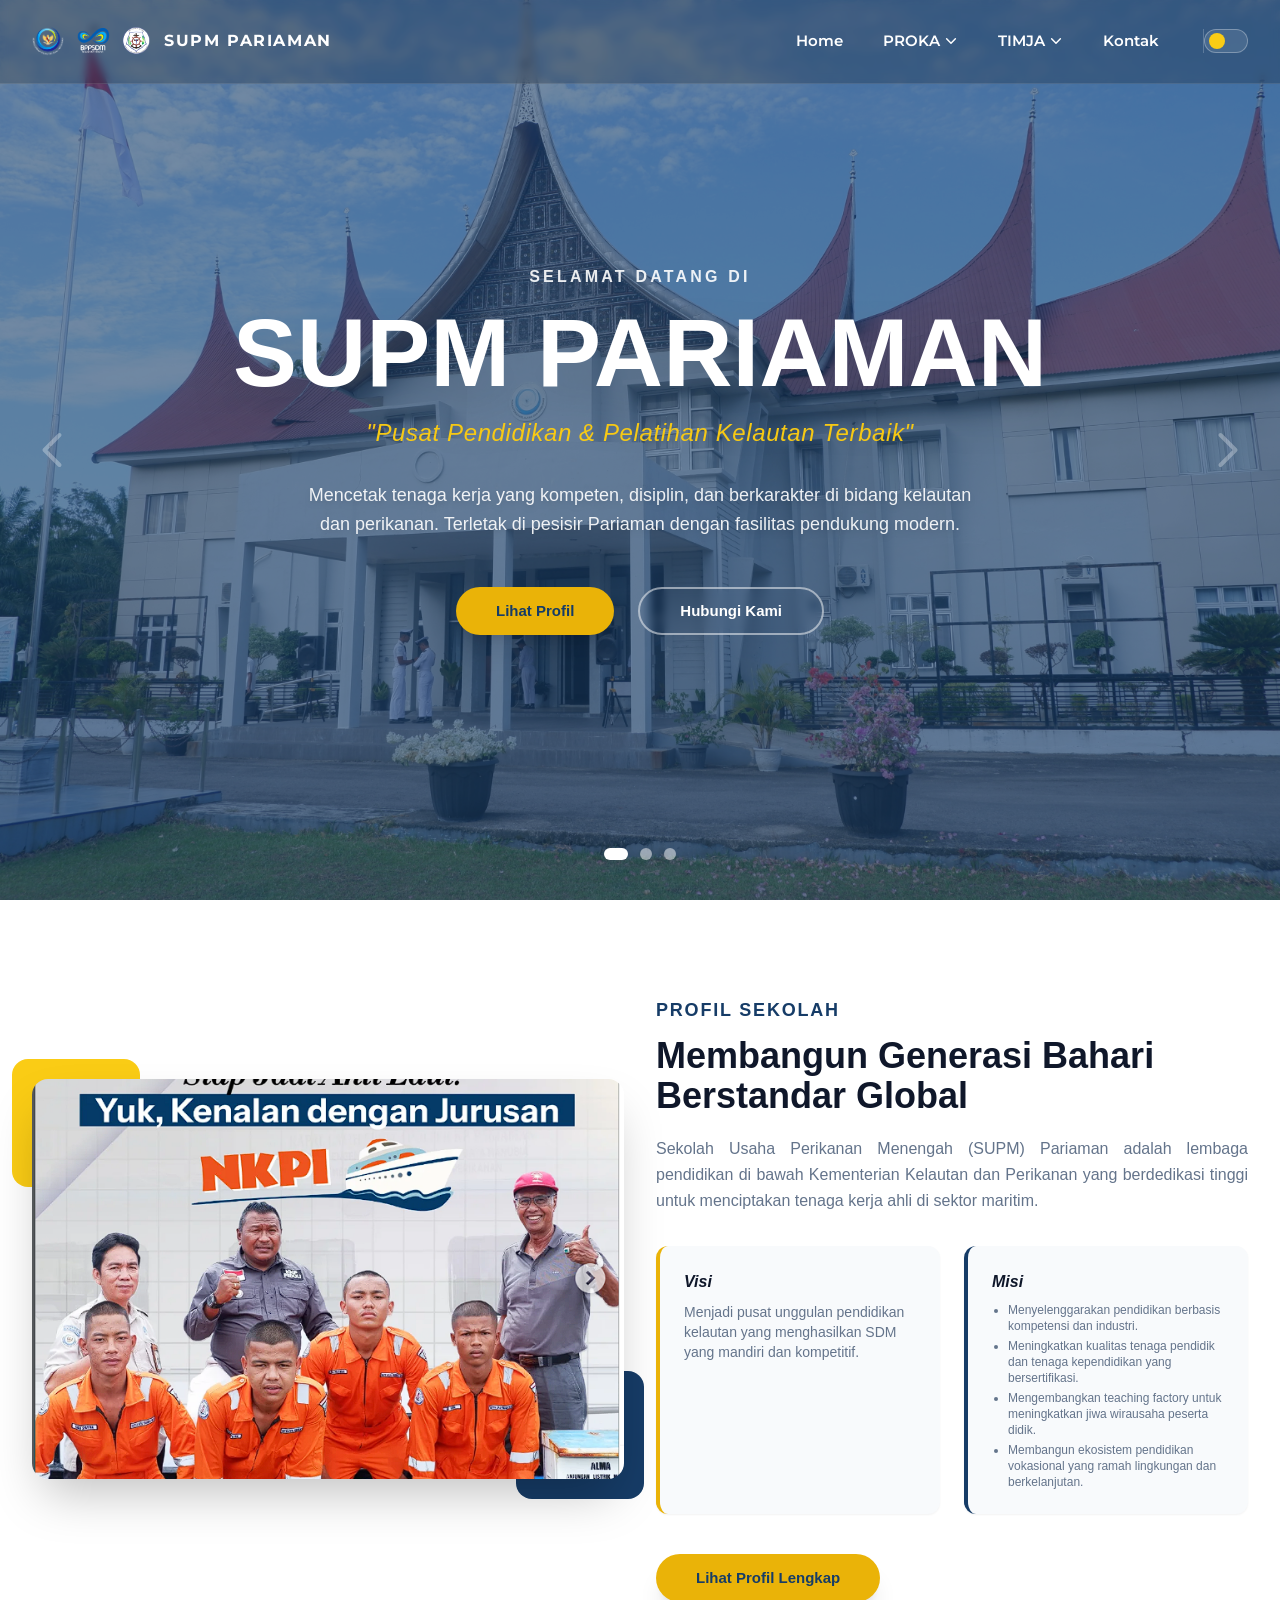
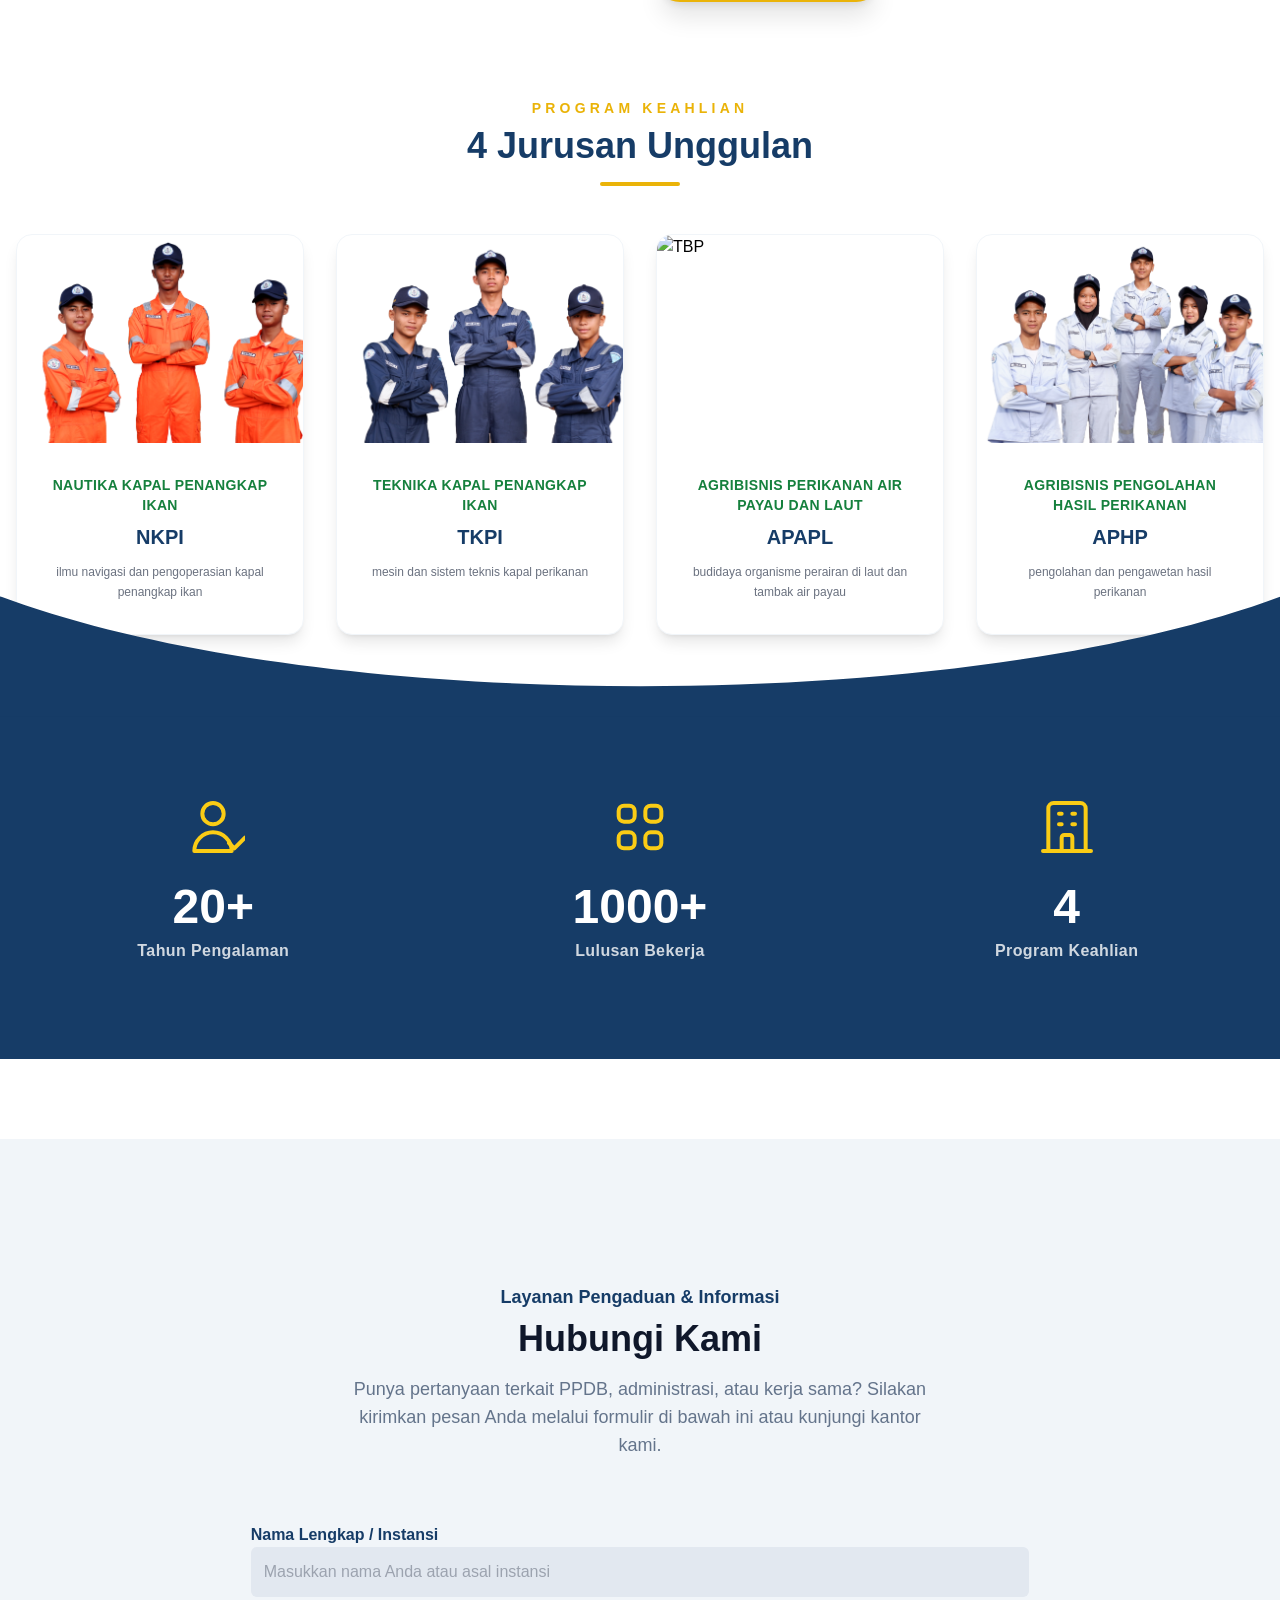
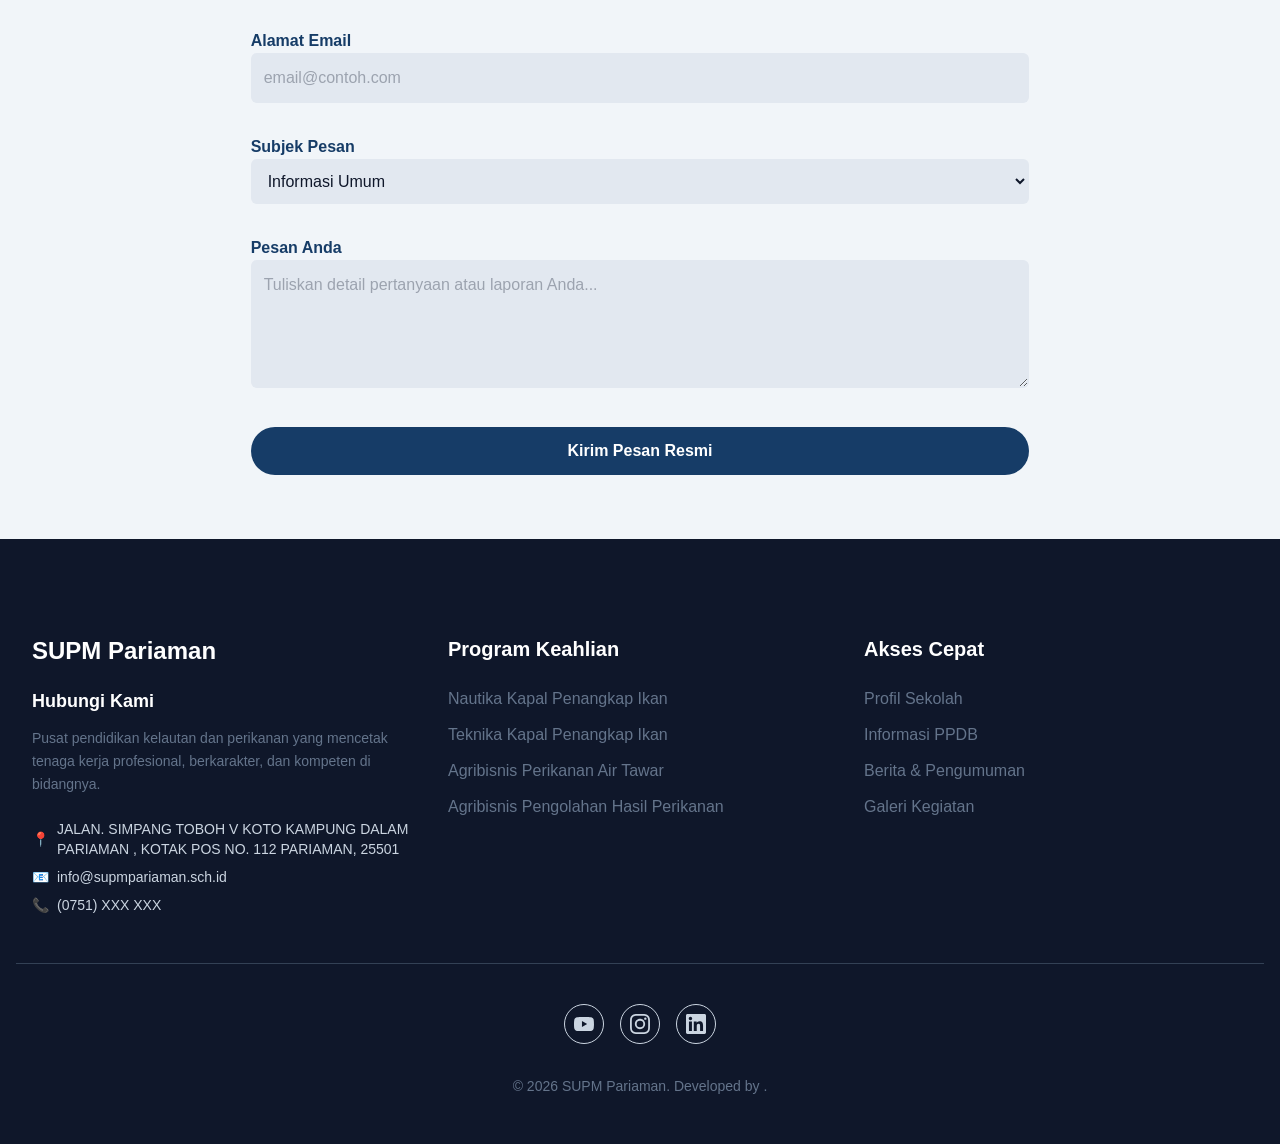
==== commit 861a469c: "v5" ====
--- a/index.html
+++ b/index.html
@@ -292,15 +292,15 @@
     
     <div id="slider" class="absolute inset-0 w-full h-full flex transition-transform duration-700 ease-in-out">
         <div class="min-w-full h-full relative">
-            <img src="/src/img/kantor.jpeg" class="w-full h-full object-cover" alt="Gedung SUPM Pariaman">
+            <img src="src/img/kantor.jpeg" class="w-full h-full object-cover" alt="Gedung SUPM Pariaman">
             <div class="absolute inset-0 bg-[#163C67]/60"></div> 
         </div>
         <div class="min-w-full h-full relative">
-            <img src="/src/img/image.png" class="w-full h-full object-cover" alt="Fasilitas SUPM">
+            <img src="src/img/image.png" class="w-full h-full object-cover" alt="Fasilitas SUPM">
             <div class="absolute inset-0 bg-[#163C67]/60"></div>
         </div>
         <div class="min-w-full h-full relative">
-            <img src="/src/img/gedung.png" class="w-full h-full object-cover" alt="Praktik Taruna">
+            <img src="src/img/gedung.png" class="w-full h-full object-cover" alt="Praktik Taruna">
             <div class="absolute inset-0 bg-[#163C67]/60"></div>
         </div>
     </div>
@@ -360,7 +360,7 @@
         <div class="flex flex-wrap items-center mb-24">
             <div class="w-full px-4 mb-10 lg:w-1/2" data-aos="fade-right">
                 <div class="relative">
-                    <img src="/src/img/nkpi.png" alt="Tentang SUPM Pariaman" class="rounded-2xl shadow-2xl relative z-10 w-full object-cover h-[400px]">
+                    <img src="src/img/nkpi.png" alt="Tentang SUPM Pariaman" class="rounded-2xl shadow-2xl relative z-10 w-full object-cover h-[400px]">
                     <div class="absolute -top-5 -left-5 w-32 h-32 bg-yellow-400 rounded-2xl -z-0 hidden md:block"></div>
                     <div class="absolute -bottom-5 -right-5 w-32 h-32 bg-[#163C67] rounded-2xl -z-0 hidden md:block"></div>
                 </div>
@@ -381,8 +381,10 @@
                     <div class="bg-slate-50 dark:bg-slate-800 p-6 rounded-xl border-l-4 border-[#163C67] shadow-sm">
                         <h5 class="font-bold text-dark dark:text-white mb-2 italic">Misi</h5>
                         <ul class="text-xs text-secondary list-disc ml-4 space-y-1">
-                            <li>Menyelenggarakan diklat berbasis kompetensi.</li>
-                            <li>Mengembangkan teknologi perikanan tepat guna.</li>
+                            <li>Menyelenggarakan pendidikan berbasis kompetensi dan industri.</li>
+                            <li>Meningkatkan kualitas tenaga pendidik dan tenaga kependidikan yang bersertifikasi.</li>
+                            <li>Mengembangkan teaching factory untuk meningkatkan jiwa wirausaha peserta didik.</li>
+                            <li>Membangun ekosistem pendidikan vokasional yang ramah lingkungan dan berkelanjutan.</li>
                         </ul>
                     </div>
                 </div>
--- a/src/output.css
+++ b/src/output.css
@@ -592,10 +592,6 @@
   }
 }
 
-.static {
-  position: static;
-}
-
 .fixed {
   position: fixed;
 }
@@ -648,10 +644,6 @@
   left: 1.25rem;
 }
 
-.left-full {
-  left: 100%;
-}
-
 .right-4 {
   right: 1rem;
 }
@@ -660,32 +652,16 @@
   right: 1.25rem;
 }
 
+.right-full {
+  right: 100%;
+}
+
 .top-0 {
   top: 0px;
 }
 
 .top-full {
   top: 100%;
-}
-
-.right-0 {
-  right: 0px;
-}
-
-.left-4 {
-  left: 1rem;
-}
-
-.left-8 {
-  left: 2rem;
-}
-
-.right-full {
-  right: 100%;
-}
-
-.bottom-0 {
-  bottom: 0px;
 }
 
 .-z-0 {
@@ -732,25 +708,6 @@
   margin-bottom: 0.375rem;
 }
 
-.mx-8 {
-  margin-left: 2rem;
-  margin-right: 2rem;
-}
-
-.my-2 {
-  margin-top: 0.5rem;
-  margin-bottom: 0.5rem;
-}
-
-.mx-4 {
-  margin-left: 1rem;
-  margin-right: 1rem;
-}
-
-.mb-1 {
-  margin-bottom: 0.25rem;
-}
-
 .mb-10 {
   margin-bottom: 2.5rem;
 }
@@ -767,6 +724,10 @@
   margin-bottom: 0.5rem;
 }
 
+.mb-24 {
+  margin-bottom: 6rem;
+}
+
 .mb-3 {
   margin-bottom: 0.75rem;
 }
@@ -791,10 +752,18 @@
   margin-left: 1rem;
 }
 
+.mr-1 {
+  margin-right: 0.25rem;
+}
+
 .mr-2 {
   margin-right: 0.5rem;
 }
 
+.mt-1 {
+  margin-top: 0.25rem;
+}
+
 .mt-2 {
   margin-top: 0.5rem;
 }
@@ -803,50 +772,14 @@
   margin-top: 5rem;
 }
 
+.mt-3 {
+  margin-top: 0.75rem;
+}
+
 .mt-4 {
   margin-top: 1rem;
 }
 
-.mt-1 {
-  margin-top: 0.25rem;
-}
-
-.ml-2 {
-  margin-left: 0.5rem;
-}
-
-.mt-3 {
-  margin-top: 0.75rem;
-}
-
-.mr-1 {
-  margin-right: 0.25rem;
-}
-
-.mt-16 {
-  margin-top: 4rem;
-}
-
-.mt-24 {
-  margin-top: 6rem;
-}
-
-.mb-20 {
-  margin-bottom: 5rem;
-}
-
-.mb-24 {
-  margin-bottom: 6rem;
-}
-
-.mt-0 {
-  margin-top: 0px;
-}
-
-.mt-10 {
-  margin-top: 2.5rem;
-}
-
 .block {
   display: block;
 }
@@ -863,22 +796,34 @@
   display: none;
 }
 
+.h-1 {
+  height: 0.25rem;
+}
+
 .h-10 {
   height: 2.5rem;
 }
 
-.h-11 {
-  height: 2.75rem;
+.h-12 {
+  height: 3rem;
 }
 
 .h-14 {
   height: 3.5rem;
 }
 
+.h-16 {
+  height: 4rem;
+}
+
 .h-3 {
   height: 0.75rem;
 }
 
+.h-3\.5 {
+  height: 0.875rem;
+}
+
 .h-32 {
   height: 8rem;
 }
@@ -891,6 +836,10 @@
   height: 1.25rem;
 }
 
+.h-52 {
+  height: 13rem;
+}
+
 .h-6 {
   height: 1.5rem;
 }
@@ -907,6 +856,10 @@
   height: 400px;
 }
 
+.h-\[80px\] {
+  height: 80px;
+}
+
 .h-full {
   height: 100%;
 }
@@ -915,50 +868,6 @@
   height: 100vh;
 }
 
-.h-16 {
-  height: 4rem;
-}
-
-.h-3\.5 {
-  height: 0.875rem;
-}
-
-.h-12 {
-  height: 3rem;
-}
-
-.h-\[60px\] {
-  height: 60px;
-}
-
-.h-1 {
-  height: 0.25rem;
-}
-
-.h-\[50px\] {
-  height: 50px;
-}
-
-.h-\[80px\] {
-  height: 80px;
-}
-
-.h-52 {
-  height: 13rem;
-}
-
-.h-\[90px\] {
-  height: 90px;
-}
-
-.h-\[100px\] {
-  height: 100px;
-}
-
-.h-\[150px\] {
-  height: 150px;
-}
-
 .w-10 {
   width: 2.5rem;
 }
@@ -967,14 +876,30 @@
   width: 2.75rem;
 }
 
+.w-12 {
+  width: 3rem;
+}
+
 .w-14 {
   width: 3.5rem;
 }
 
+.w-16 {
+  width: 4rem;
+}
+
+.w-20 {
+  width: 5rem;
+}
+
 .w-3 {
   width: 0.75rem;
 }
 
+.w-3\.5 {
+  width: 0.875rem;
+}
+
 .w-32 {
   width: 8rem;
 }
@@ -995,58 +920,14 @@
   width: 25px;
 }
 
+.w-\[calc\(100\%\+1\.3px\)\] {
+  width: calc(100% + 1.3px);
+}
+
 .w-full {
   width: 100%;
 }
 
-.w-3\.5 {
-  width: 0.875rem;
-}
-
-.w-\[240px\] {
-  width: 240px;
-}
-
-.w-auto {
-  width: auto;
-}
-
-.w-\[260px\] {
-  width: 260px;
-}
-
-.w-9 {
-  width: 2.25rem;
-}
-
-.w-\[30px\] {
-  width: 30px;
-}
-
-.w-12 {
-  width: 3rem;
-}
-
-.w-24 {
-  width: 6rem;
-}
-
-.w-6 {
-  width: 1.5rem;
-}
-
-.w-16 {
-  width: 4rem;
-}
-
-.w-\[calc\(100\%\+1\.3px\)\] {
-  width: calc(100% + 1.3px);
-}
-
-.w-20 {
-  width: 5rem;
-}
-
 .min-w-\[180px\] {
   min-width: 180px;
 }
@@ -1055,32 +936,20 @@
   min-width: 220px;
 }
 
-.min-w-\[260px\] {
-  min-width: 260px;
+.min-w-\[270px\] {
+  min-width: 270px;
 }
 
 .min-w-full {
   min-width: 100%;
 }
 
-.min-w-\[270px\] {
-  min-width: 270px;
-}
-
-.min-w-\[280px\] {
-  min-width: 280px;
-}
-
-.min-w-\[240px\] {
-  min-width: 240px;
-}
-
 .max-w-2xl {
   max-width: 42rem;
 }
 
-.max-w-3xl {
-  max-width: 48rem;
+.max-w-4xl {
+  max-width: 56rem;
 }
 
 .max-w-\[250px\] {
@@ -1089,18 +958,6 @@
 
 .max-w-xl {
   max-width: 36rem;
-}
-
-.max-w-4xl {
-  max-width: 56rem;
-}
-
-.origin-bottom-left {
-  transform-origin: bottom left;
-}
-
-.origin-top-left {
-  transform-origin: top left;
 }
 
 .-translate-x-1\/2 {
@@ -1108,36 +965,11 @@
   transform: translate(var(--tw-translate-x), var(--tw-translate-y)) rotate(var(--tw-rotate)) skewX(var(--tw-skew-x)) skewY(var(--tw-skew-y)) scaleX(var(--tw-scale-x)) scaleY(var(--tw-scale-y));
 }
 
-.translate-x-5 {
-  --tw-translate-x: 1.25rem;
-  transform: translate(var(--tw-translate-x), var(--tw-translate-y)) rotate(var(--tw-rotate)) skewX(var(--tw-skew-x)) skewY(var(--tw-skew-y)) scaleX(var(--tw-scale-x)) scaleY(var(--tw-scale-y));
-}
-
 .translate-y-\[-99\%\] {
   --tw-translate-y: -99%;
   transform: translate(var(--tw-translate-x), var(--tw-translate-y)) rotate(var(--tw-rotate)) skewX(var(--tw-skew-x)) skewY(var(--tw-skew-y)) scaleX(var(--tw-scale-x)) scaleY(var(--tw-scale-y));
 }
 
-.-translate-y-1\/2 {
-  --tw-translate-y: -50%;
-  transform: translate(var(--tw-translate-x), var(--tw-translate-y)) rotate(var(--tw-rotate)) skewX(var(--tw-skew-x)) skewY(var(--tw-skew-y)) scaleX(var(--tw-scale-x)) scaleY(var(--tw-scale-y));
-}
-
-.translate-y-\[-1px\] {
-  --tw-translate-y: -1px;
-  transform: translate(var(--tw-translate-x), var(--tw-translate-y)) rotate(var(--tw-rotate)) skewX(var(--tw-skew-x)) skewY(var(--tw-skew-y)) scaleX(var(--tw-scale-x)) scaleY(var(--tw-scale-y));
-}
-
-.-translate-y-full {
-  --tw-translate-y: -100%;
-  transform: translate(var(--tw-translate-x), var(--tw-translate-y)) rotate(var(--tw-rotate)) skewX(var(--tw-skew-x)) skewY(var(--tw-skew-y)) scaleX(var(--tw-scale-x)) scaleY(var(--tw-scale-y));
-}
-
-.-rotate-90 {
-  --tw-rotate: -90deg;
-  transform: translate(var(--tw-translate-x), var(--tw-translate-y)) rotate(var(--tw-rotate)) skewX(var(--tw-skew-x)) skewY(var(--tw-skew-y)) scaleX(var(--tw-scale-x)) scaleY(var(--tw-scale-y));
-}
-
 .rotate-45 {
   --tw-rotate: 45deg;
   transform: translate(var(--tw-translate-x), var(--tw-translate-y)) rotate(var(--tw-rotate)) skewX(var(--tw-skew-x)) skewY(var(--tw-skew-y)) scaleX(var(--tw-scale-x)) scaleY(var(--tw-scale-y));
@@ -1145,11 +977,6 @@
 
 .rotate-90 {
   --tw-rotate: 90deg;
-  transform: translate(var(--tw-translate-x), var(--tw-translate-y)) rotate(var(--tw-rotate)) skewX(var(--tw-skew-x)) skewY(var(--tw-skew-y)) scaleX(var(--tw-scale-x)) scaleY(var(--tw-scale-y));
-}
-
-.rotate-180 {
-  --tw-rotate: 180deg;
   transform: translate(var(--tw-translate-x), var(--tw-translate-y)) rotate(var(--tw-rotate)) skewX(var(--tw-skew-x)) skewY(var(--tw-skew-y)) scaleX(var(--tw-scale-x)) scaleY(var(--tw-scale-y));
 }
 
@@ -1207,6 +1034,10 @@
   gap: 0.25rem;
 }
 
+.gap-12 {
+  gap: 3rem;
+}
+
 .gap-2 {
   gap: 0.5rem;
 }
@@ -1215,28 +1046,12 @@
   gap: 0.75rem;
 }
 
-.gap-4 {
-  gap: 1rem;
-}
-
 .gap-6 {
   gap: 1.5rem;
 }
 
 .gap-8 {
   gap: 2rem;
-}
-
-.gap-1\.5 {
-  gap: 0.375rem;
-}
-
-.gap-12 {
-  gap: 3rem;
-}
-
-.gap-10 {
-  gap: 2.5rem;
 }
 
 .space-y-1 > :not([hidden]) ~ :not([hidden]) {
@@ -1265,10 +1080,6 @@
   scroll-behavior: smooth;
 }
 
-.whitespace-nowrap {
-  white-space: nowrap;
-}
-
 .rounded-2xl {
   border-radius: 1rem;
 }
@@ -1313,6 +1124,10 @@
   border-left-width: 4px;
 }
 
+.border-r-4 {
+  border-right-width: 4px;
+}
+
 .border-t {
   border-top-width: 1px;
 }
@@ -1325,13 +1140,14 @@
   border-top-width: 4px;
 }
 
-.border-r-4 {
-  border-right-width: 4px;
-}
-
-.border-primary {
+.border-\[\#163C67\] {
   --tw-border-opacity: 1;
   border-color: rgb(22 60 103 / var(--tw-border-opacity));
+}
+
+.border-slate-100 {
+  --tw-border-opacity: 1;
+  border-color: rgb(241 245 249 / var(--tw-border-opacity));
 }
 
 .border-slate-300 {
@@ -1348,11 +1164,6 @@
   border-color: transparent;
 }
 
-.border-white {
-  --tw-border-opacity: 1;
-  border-color: rgb(255 255 255 / var(--tw-border-opacity));
-}
-
 .border-white\/10 {
   border-color: rgb(255 255 255 / 0.1);
 }
@@ -1367,6 +1178,15 @@
 
 .border-white\/5 {
   border-color: rgb(255 255 255 / 0.05);
+}
+
+.border-white\/50 {
+  border-color: rgb(255 255 255 / 0.5);
+}
+
+.border-yellow-400 {
+  --tw-border-opacity: 1;
+  border-color: rgb(250 204 21 / var(--tw-border-opacity));
 }
 
 .border-yellow-500 {
@@ -1374,37 +1194,13 @@
   border-color: rgb(234 179 8 / var(--tw-border-opacity));
 }
 
-.border-yellow-400 {
-  --tw-border-opacity: 1;
-  border-color: rgb(250 204 21 / var(--tw-border-opacity));
-}
-
-.border-blue-400 {
-  --tw-border-opacity: 1;
-  border-color: rgb(96 165 250 / var(--tw-border-opacity));
-}
-
-.border-white\/50 {
-  border-color: rgb(255 255 255 / 0.5);
-}
-
-.border-\[\#163C67\] {
-  --tw-border-opacity: 1;
-  border-color: rgb(22 60 103 / var(--tw-border-opacity));
-}
-
-.border-slate-100 {
-  --tw-border-opacity: 1;
-  border-color: rgb(241 245 249 / var(--tw-border-opacity));
-}
-
 .bg-\[\#163C67\] {
   --tw-bg-opacity: 1;
   background-color: rgb(22 60 103 / var(--tw-bg-opacity));
 }
 
-.bg-\[\#163C67\]\/50 {
-  background-color: rgb(22 60 103 / 0.5);
+.bg-\[\#163C67\]\/60 {
+  background-color: rgb(22 60 103 / 0.6);
 }
 
 .bg-\[\#1c4a7e\] {
@@ -1426,6 +1222,11 @@
   background-color: rgb(15 23 42 / var(--tw-bg-opacity));
 }
 
+.bg-gray-900 {
+  --tw-bg-opacity: 1;
+  background-color: rgb(17 24 39 / var(--tw-bg-opacity));
+}
+
 .bg-primary {
   --tw-bg-opacity: 1;
   background-color: rgb(22 60 103 / var(--tw-bg-opacity));
@@ -1465,48 +1266,8 @@
   background-color: rgb(234 179 8 / var(--tw-bg-opacity));
 }
 
-.bg-black\/40 {
-  background-color: rgb(0 0 0 / 0.4);
-}
-
-.bg-white\/20 {
-  background-color: rgb(255 255 255 / 0.2);
-}
-
-.bg-\[\#0d2641\] {
-  --tw-bg-opacity: 1;
-  background-color: rgb(13 38 65 / var(--tw-bg-opacity));
-}
-
-.bg-transparent {
-  background-color: transparent;
-}
-
-.bg-\[\#163C67\]\/60 {
-  background-color: rgb(22 60 103 / 0.6);
-}
-
-.bg-gray-900 {
-  --tw-bg-opacity: 1;
-  background-color: rgb(17 24 39 / var(--tw-bg-opacity));
-}
-
 .bg-opacity-70 {
   --tw-bg-opacity: 0.7;
-}
-
-.bg-gradient-to-r {
-  background-image: linear-gradient(to right, var(--tw-gradient-stops));
-}
-
-.from-blue-800 {
-  --tw-gradient-from: #1e40af var(--tw-gradient-from-position);
-  --tw-gradient-to: rgb(30 64 175 / 0) var(--tw-gradient-to-position);
-  --tw-gradient-stops: var(--tw-gradient-from), var(--tw-gradient-to);
-}
-
-.to-blue-500 {
-  --tw-gradient-to: #3b82f6 var(--tw-gradient-to-position);
 }
 
 .fill-current {
@@ -1539,12 +1300,13 @@
   padding: 1.5rem;
 }
 
-.p-1\.5 {
-  padding: 0.375rem;
-}
-
 .p-8 {
   padding: 2rem;
+}
+
+.px-10 {
+  padding-left: 2.5rem;
+  padding-right: 2.5rem;
 }
 
 .px-4 {
@@ -1552,14 +1314,9 @@
   padding-right: 1rem;
 }
 
-.px-6 {
-  padding-left: 1.5rem;
-  padding-right: 1.5rem;
-}
-
-.px-7 {
-  padding-left: 1.75rem;
-  padding-right: 1.75rem;
+.px-5 {
+  padding-left: 1.25rem;
+  padding-right: 1.25rem;
 }
 
 .px-8 {
@@ -1572,6 +1329,11 @@
   padding-bottom: 0.5rem;
 }
 
+.py-2\.5 {
+  padding-top: 0.625rem;
+  padding-bottom: 0.625rem;
+}
+
 .py-3 {
   padding-top: 0.75rem;
   padding-bottom: 0.75rem;
@@ -1582,41 +1344,6 @@
   padding-bottom: 1.25rem;
 }
 
-.px-1 {
-  padding-left: 0.25rem;
-  padding-right: 0.25rem;
-}
-
-.px-5 {
-  padding-left: 1.25rem;
-  padding-right: 1.25rem;
-}
-
-.py-2\.5 {
-  padding-top: 0.625rem;
-  padding-bottom: 0.625rem;
-}
-
-.py-4 {
-  padding-top: 1rem;
-  padding-bottom: 1rem;
-}
-
-.py-6 {
-  padding-top: 1.5rem;
-  padding-bottom: 1.5rem;
-}
-
-.px-10 {
-  padding-left: 2.5rem;
-  padding-right: 2.5rem;
-}
-
-.py-20 {
-  padding-top: 5rem;
-  padding-bottom: 5rem;
-}
-
 .pb-12 {
   padding-bottom: 3rem;
 }
@@ -1625,8 +1352,12 @@
   padding-bottom: 4rem;
 }
 
-.pb-32 {
-  padding-bottom: 8rem;
+.pb-20 {
+  padding-bottom: 5rem;
+}
+
+.pb-24 {
+  padding-bottom: 6rem;
 }
 
 .pl-5 {
@@ -1637,6 +1368,10 @@
   padding-top: 2.5rem;
 }
 
+.pt-20 {
+  padding-top: 5rem;
+}
+
 .pt-24 {
   padding-top: 6rem;
 }
@@ -1645,42 +1380,6 @@
   padding-top: 9rem;
 }
 
-.pl-8 {
-  padding-left: 2rem;
-}
-
-.pt-0 {
-  padding-top: 0px;
-}
-
-.pb-0 {
-  padding-bottom: 0px;
-}
-
-.pb-24 {
-  padding-bottom: 6rem;
-}
-
-.pt-20 {
-  padding-top: 5rem;
-}
-
-.pb-20 {
-  padding-bottom: 5rem;
-}
-
-.pt-28 {
-  padding-top: 7rem;
-}
-
-.pb-40 {
-  padding-bottom: 10rem;
-}
-
-.pb-48 {
-  padding-bottom: 12rem;
-}
-
 .text-center {
   text-align: center;
 }
@@ -1691,10 +1390,6 @@
 
 .text-justify {
   text-align: justify;
-}
-
-.font-sans {
-  font-family: ui-sans-serif, system-ui, sans-serif, "Apple Color Emoji", "Segoe UI Emoji", "Segoe UI Symbol", "Noto Color Emoji";
 }
 
 .text-2xl {
@@ -1707,9 +1402,13 @@
   line-height: 2.25rem;
 }
 
-.text-4xl {
-  font-size: 2.25rem;
-  line-height: 2.5rem;
+.text-5xl {
+  font-size: 3rem;
+  line-height: 1;
+}
+
+.text-\[14px\] {
+  font-size: 14px;
 }
 
 .text-\[15px\] {
@@ -1741,31 +1440,6 @@
   line-height: 1rem;
 }
 
-.text-\[14px\] {
-  font-size: 14px;
-}
-
-.text-\[13px\] {
-  font-size: 13px;
-}
-
-.text-\[10px\] {
-  font-size: 10px;
-}
-
-.text-5xl {
-  font-size: 3rem;
-  line-height: 1;
-}
-
-.text-\[12px\] {
-  font-size: 12px;
-}
-
-.text-\[11px\] {
-  font-size: 11px;
-}
-
 .font-bold {
   font-weight: 700;
 }
@@ -1782,10 +1456,6 @@
   font-weight: 500;
 }
 
-.font-normal {
-  font-weight: 400;
-}
-
 .font-semibold {
   font-weight: 600;
 }
@@ -1798,6 +1468,10 @@
   font-style: italic;
 }
 
+.leading-\[0\] {
+  line-height: 0;
+}
+
 .leading-relaxed {
   line-height: 1.625;
 }
@@ -1806,36 +1480,20 @@
   line-height: 1.25;
 }
 
-.leading-\[0\] {
-  line-height: 0;
-}
-
 .tracking-\[0\.2em\] {
   letter-spacing: 0.2em;
 }
 
-.tracking-tight {
-  letter-spacing: -0.025em;
+.tracking-\[0\.3em\] {
+  letter-spacing: 0.3em;
 }
 
 .tracking-wide {
   letter-spacing: 0.025em;
 }
 
-.tracking-wider {
-  letter-spacing: 0.05em;
-}
-
 .tracking-widest {
   letter-spacing: 0.1em;
-}
-
-.tracking-tighter {
-  letter-spacing: -0.05em;
-}
-
-.tracking-\[0\.3em\] {
-  letter-spacing: 0.3em;
 }
 
 .text-\[\#163C67\] {
@@ -1848,6 +1506,16 @@
   color: rgb(15 23 42 / var(--tw-text-opacity));
 }
 
+.text-gray-500 {
+  --tw-text-opacity: 1;
+  color: rgb(107 114 128 / var(--tw-text-opacity));
+}
+
+.text-green-700 {
+  --tw-text-opacity: 1;
+  color: rgb(21 128 61 / var(--tw-text-opacity));
+}
+
 .text-primary {
   --tw-text-opacity: 1;
   color: rgb(22 60 103 / var(--tw-text-opacity));
@@ -1868,8 +1536,16 @@
   color: rgb(255 255 255 / var(--tw-text-opacity));
 }
 
-.text-white\/50 {
-  color: rgb(255 255 255 / 0.5);
+.text-white\/30 {
+  color: rgb(255 255 255 / 0.3);
+}
+
+.text-white\/80 {
+  color: rgb(255 255 255 / 0.8);
+}
+
+.text-white\/90 {
+  color: rgb(255 255 255 / 0.9);
 }
 
 .text-yellow-400 {
@@ -1877,46 +1553,9 @@
   color: rgb(250 204 21 / var(--tw-text-opacity));
 }
 
-.text-blue-200 {
-  --tw-text-opacity: 1;
-  color: rgb(191 219 254 / var(--tw-text-opacity));
-}
-
-.text-white\/90 {
-  color: rgb(255 255 255 / 0.9);
-}
-
-.text-white\/30 {
-  color: rgb(255 255 255 / 0.3);
-}
-
-.text-gray-500 {
-  --tw-text-opacity: 1;
-  color: rgb(107 114 128 / var(--tw-text-opacity));
-}
-
-.text-gray-600 {
-  --tw-text-opacity: 1;
-  color: rgb(75 85 99 / var(--tw-text-opacity));
-}
-
 .text-yellow-500 {
   --tw-text-opacity: 1;
   color: rgb(234 179 8 / var(--tw-text-opacity));
-}
-
-.text-white\/80 {
-  color: rgb(255 255 255 / 0.8);
-}
-
-.text-green-700 {
-  --tw-text-opacity: 1;
-  color: rgb(21 128 61 / var(--tw-text-opacity));
-}
-
-.text-blue-700 {
-  --tw-text-opacity: 1;
-  color: rgb(29 78 216 / var(--tw-text-opacity));
 }
 
 .opacity-50 {
@@ -1945,24 +1584,12 @@
   box-shadow: var(--tw-ring-offset-shadow, 0 0 #0000), var(--tw-ring-shadow, 0 0 #0000), var(--tw-shadow);
 }
 
-.shadow {
-  --tw-shadow: 0 1px 3px 0 rgb(0 0 0 / 0.1), 0 1px 2px -1px rgb(0 0 0 / 0.1);
-  --tw-shadow-colored: 0 1px 3px 0 var(--tw-shadow-color), 0 1px 2px -1px var(--tw-shadow-color);
-  box-shadow: var(--tw-ring-offset-shadow, 0 0 #0000), var(--tw-ring-shadow, 0 0 #0000), var(--tw-shadow);
-}
-
 .shadow-xl {
   --tw-shadow: 0 20px 25px -5px rgb(0 0 0 / 0.1), 0 8px 10px -6px rgb(0 0 0 / 0.1);
   --tw-shadow-colored: 0 20px 25px -5px var(--tw-shadow-color), 0 8px 10px -6px var(--tw-shadow-color);
   box-shadow: var(--tw-ring-offset-shadow, 0 0 #0000), var(--tw-ring-shadow, 0 0 #0000), var(--tw-shadow);
 }
 
-.shadow-md {
-  --tw-shadow: 0 4px 6px -1px rgb(0 0 0 / 0.1), 0 2px 4px -2px rgb(0 0 0 / 0.1);
-  --tw-shadow-colored: 0 4px 6px -1px var(--tw-shadow-color), 0 2px 4px -2px var(--tw-shadow-color);
-  box-shadow: var(--tw-ring-offset-shadow, 0 0 #0000), var(--tw-ring-shadow, 0 0 #0000), var(--tw-shadow);
-}
-
 .blur {
   --tw-blur: blur(8px);
   filter: var(--tw-blur) var(--tw-brightness) var(--tw-contrast) var(--tw-grayscale) var(--tw-hue-rotate) var(--tw-invert) var(--tw-saturate) var(--tw-sepia) var(--tw-drop-shadow);
@@ -1973,8 +1600,8 @@
   filter: var(--tw-blur) var(--tw-brightness) var(--tw-contrast) var(--tw-grayscale) var(--tw-hue-rotate) var(--tw-invert) var(--tw-saturate) var(--tw-sepia) var(--tw-drop-shadow);
 }
 
-.drop-shadow-lg {
-  --tw-drop-shadow: drop-shadow(0 10px 8px rgb(0 0 0 / 0.04)) drop-shadow(0 4px 3px rgb(0 0 0 / 0.1));
+.drop-shadow-2xl {
+  --tw-drop-shadow: drop-shadow(0 25px 25px rgb(0 0 0 / 0.15));
   filter: var(--tw-blur) var(--tw-brightness) var(--tw-contrast) var(--tw-grayscale) var(--tw-hue-rotate) var(--tw-invert) var(--tw-saturate) var(--tw-sepia) var(--tw-drop-shadow);
 }
 
@@ -1983,19 +1610,8 @@
   filter: var(--tw-blur) var(--tw-brightness) var(--tw-contrast) var(--tw-grayscale) var(--tw-hue-rotate) var(--tw-invert) var(--tw-saturate) var(--tw-sepia) var(--tw-drop-shadow);
 }
 
-.drop-shadow-2xl {
-  --tw-drop-shadow: drop-shadow(0 25px 25px rgb(0 0 0 / 0.15));
-  filter: var(--tw-blur) var(--tw-brightness) var(--tw-contrast) var(--tw-grayscale) var(--tw-hue-rotate) var(--tw-invert) var(--tw-saturate) var(--tw-sepia) var(--tw-drop-shadow);
-}
-
 .backdrop-blur-sm {
   --tw-backdrop-blur: blur(4px);
-  -webkit-backdrop-filter: var(--tw-backdrop-blur) var(--tw-backdrop-brightness) var(--tw-backdrop-contrast) var(--tw-backdrop-grayscale) var(--tw-backdrop-hue-rotate) var(--tw-backdrop-invert) var(--tw-backdrop-opacity) var(--tw-backdrop-saturate) var(--tw-backdrop-sepia);
-  backdrop-filter: var(--tw-backdrop-blur) var(--tw-backdrop-brightness) var(--tw-backdrop-contrast) var(--tw-backdrop-grayscale) var(--tw-backdrop-hue-rotate) var(--tw-backdrop-invert) var(--tw-backdrop-opacity) var(--tw-backdrop-saturate) var(--tw-backdrop-sepia);
-}
-
-.backdrop-blur-md {
-  --tw-backdrop-blur: blur(12px);
   -webkit-backdrop-filter: var(--tw-backdrop-blur) var(--tw-backdrop-brightness) var(--tw-backdrop-contrast) var(--tw-backdrop-grayscale) var(--tw-backdrop-hue-rotate) var(--tw-backdrop-invert) var(--tw-backdrop-opacity) var(--tw-backdrop-saturate) var(--tw-backdrop-sepia);
   backdrop-filter: var(--tw-backdrop-blur) var(--tw-backdrop-brightness) var(--tw-backdrop-contrast) var(--tw-backdrop-grayscale) var(--tw-backdrop-hue-rotate) var(--tw-backdrop-invert) var(--tw-backdrop-opacity) var(--tw-backdrop-saturate) var(--tw-backdrop-sepia);
 }
@@ -2019,18 +1635,18 @@
   transition-duration: 150ms;
 }
 
+.transition-colors {
+  transition-property: color, background-color, border-color, text-decoration-color, fill, stroke;
+  transition-timing-function: cubic-bezier(0.4, 0, 0.2, 1);
+  transition-duration: 150ms;
+}
+
 .transition-transform {
   transition-property: transform;
   transition-timing-function: cubic-bezier(0.4, 0, 0.2, 1);
   transition-duration: 150ms;
 }
 
-.transition-colors {
-  transition-property: color, background-color, border-color, text-decoration-color, fill, stroke;
-  transition-timing-function: cubic-bezier(0.4, 0, 0.2, 1);
-  transition-duration: 150ms;
-}
-
 .duration-300 {
   transition-duration: 300ms;
 }
@@ -2077,6 +1693,11 @@
   border-color: rgb(250 204 21 / var(--tw-border-opacity));
 }
 
+.hover\:bg-\[\#163C67\]:hover {
+  --tw-bg-opacity: 1;
+  background-color: rgb(22 60 103 / var(--tw-bg-opacity));
+}
+
 .hover\:bg-primary:hover {
   --tw-bg-opacity: 1;
   background-color: rgb(22 60 103 / var(--tw-bg-opacity));
@@ -2096,16 +1717,6 @@
   background-color: rgb(250 204 21 / var(--tw-bg-opacity));
 }
 
-.hover\:bg-\[\#163C67\]:hover {
-  --tw-bg-opacity: 1;
-  background-color: rgb(22 60 103 / var(--tw-bg-opacity));
-}
-
-.hover\:bg-yellow-500:hover {
-  --tw-bg-opacity: 1;
-  background-color: rgb(234 179 8 / var(--tw-bg-opacity));
-}
-
 .hover\:text-\[\#163C67\]:hover {
   --tw-text-opacity: 1;
   color: rgb(22 60 103 / var(--tw-text-opacity));
@@ -2128,6 +1739,12 @@
 
 .hover\:opacity-80:hover {
   opacity: 0.8;
+}
+
+.hover\:shadow-2xl:hover {
+  --tw-shadow: 0 25px 50px -12px rgb(0 0 0 / 0.25);
+  --tw-shadow-colored: 0 25px 50px -12px var(--tw-shadow-color);
+  box-shadow: var(--tw-ring-offset-shadow, 0 0 #0000), var(--tw-ring-shadow, 0 0 #0000), var(--tw-shadow);
 }
 
 .hover\:shadow-lg:hover {
@@ -2136,18 +1753,6 @@
   box-shadow: var(--tw-ring-offset-shadow, 0 0 #0000), var(--tw-ring-shadow, 0 0 #0000), var(--tw-shadow);
 }
 
-.hover\:shadow-md:hover {
-  --tw-shadow: 0 4px 6px -1px rgb(0 0 0 / 0.1), 0 2px 4px -2px rgb(0 0 0 / 0.1);
-  --tw-shadow-colored: 0 4px 6px -1px var(--tw-shadow-color), 0 2px 4px -2px var(--tw-shadow-color);
-  box-shadow: var(--tw-ring-offset-shadow, 0 0 #0000), var(--tw-ring-shadow, 0 0 #0000), var(--tw-shadow);
-}
-
-.hover\:shadow-2xl:hover {
-  --tw-shadow: 0 25px 50px -12px rgb(0 0 0 / 0.25);
-  --tw-shadow-colored: 0 25px 50px -12px var(--tw-shadow-color);
-  box-shadow: var(--tw-ring-offset-shadow, 0 0 #0000), var(--tw-ring-shadow, 0 0 #0000), var(--tw-shadow);
-}
-
 .focus\:border-primary:focus {
   --tw-border-opacity: 1;
   border-color: rgb(22 60 103 / var(--tw-border-opacity));
@@ -2198,16 +1803,6 @@
   color: rgb(250 204 21 / var(--tw-text-opacity));
 }
 
-.group:hover .group-hover\:text-yellow-500 {
-  --tw-text-opacity: 1;
-  color: rgb(234 179 8 / var(--tw-text-opacity));
-}
-
-.dark\:border-slate-800:is(.dark *) {
-  --tw-border-opacity: 1;
-  border-color: rgb(30 41 59 / var(--tw-border-opacity));
-}
-
 .dark\:bg-dark:is(.dark *) {
   --tw-bg-opacity: 1;
   background-color: rgb(15 23 42 / var(--tw-bg-opacity));
@@ -2248,10 +1843,6 @@
 }
 
 @media (min-width: 768px) {
-  .md\:mt-16 {
-    margin-top: 4rem;
-  }
-
   .md\:block {
     display: block;
   }
@@ -2260,18 +1851,6 @@
     height: 120px;
   }
 
-  .md\:h-\[100px\] {
-    height: 100px;
-  }
-
-  .md\:h-\[80px\] {
-    height: 80px;
-  }
-
-  .md\:h-\[150px\] {
-    height: 150px;
-  }
-
   .md\:w-1\/3 {
     width: 33.333333%;
   }
@@ -2280,45 +1859,27 @@
     grid-template-columns: repeat(2, minmax(0, 1fr));
   }
 
-  .md\:gap-20 {
-    gap: 5rem;
-  }
-
-  .md\:gap-24 {
-    gap: 6rem;
-  }
-
   .md\:gap-8 {
     gap: 2rem;
+  }
+
+  .md\:text-\[16px\] {
+    font-size: 16px;
+  }
+
+  .md\:text-\[18px\] {
+    font-size: 18px;
+  }
+
+  .md\:text-base {
+    font-size: 1rem;
+    line-height: 1.5rem;
   }
 
   .md\:text-lg {
     font-size: 1.125rem;
     line-height: 1.75rem;
   }
-
-  .md\:text-xl {
-    font-size: 1.25rem;
-    line-height: 1.75rem;
-  }
-
-  .md\:text-\[16px\] {
-    font-size: 16px;
-  }
-
-  .md\:text-\[18px\] {
-    font-size: 18px;
-  }
-
-  .md\:text-5xl {
-    font-size: 3rem;
-    line-height: 1;
-  }
-
-  .md\:text-base {
-    font-size: 1rem;
-    line-height: 1.5rem;
-  }
 }
 
 @media (min-width: 1024px) {
@@ -2343,18 +1904,6 @@
     margin-top: 0px;
   }
 
-  .lg\:ml-2 {
-    margin-left: 0.5rem;
-  }
-
-  .lg\:ml-4 {
-    margin-left: 1rem;
-  }
-
-  .lg\:ml-8 {
-    margin-left: 2rem;
-  }
-
   .lg\:block {
     display: block;
   }
@@ -2367,14 +1916,6 @@
     display: none;
   }
 
-  .lg\:h-\[68px\] {
-    height: 68px;
-  }
-
-  .lg\:h-20 {
-    height: 5rem;
-  }
-
   .lg\:w-1\/2 {
     width: 50%;
   }
@@ -2399,54 +1940,16 @@
     grid-template-columns: repeat(4, minmax(0, 1fr));
   }
 
-  .lg\:flex-row {
-    flex-direction: row;
-  }
-
   .lg\:items-center {
     align-items: center;
   }
 
-  .lg\:justify-start {
-    justify-content: flex-start;
-  }
-
-  .lg\:gap-1 {
-    gap: 0.25rem;
-  }
-
   .lg\:rounded-none {
     border-radius: 0px;
   }
 
-  .lg\:border-l {
-    border-left-width: 1px;
-  }
-
-  .lg\:border-t-0 {
-    border-top-width: 0px;
-  }
-
-  .lg\:border-none {
-    border-style: none;
-  }
-
-  .lg\:border-white\/20 {
-    border-color: rgb(255 255 255 / 0.2);
-  }
-
   .lg\:bg-transparent {
     background-color: transparent;
-  }
-
-  .lg\:px-3 {
-    padding-left: 0.75rem;
-    padding-right: 0.75rem;
-  }
-
-  .lg\:py-0 {
-    padding-top: 0px;
-    padding-bottom: 0px;
   }
 
   .lg\:pl-0 {
@@ -2461,11 +1964,6 @@
   .lg\:text-4xl {
     font-size: 2.25rem;
     line-height: 2.5rem;
-  }
-
-  .lg\:text-7xl {
-    font-size: 4.5rem;
-    line-height: 1;
   }
 
   .lg\:text-8xl {
@@ -2478,11 +1976,5 @@
     --tw-shadow-colored: 0 0 #0000;
     box-shadow: var(--tw-ring-offset-shadow, 0 0 #0000), var(--tw-ring-shadow, 0 0 #0000), var(--tw-shadow);
   }
-
-  .lg\:shadow-2xl {
-    --tw-shadow: 0 25px 50px -12px rgb(0 0 0 / 0.25);
-    --tw-shadow-colored: 0 25px 50px -12px var(--tw-shadow-color);
-    box-shadow: var(--tw-ring-offset-shadow, 0 0 #0000), var(--tw-ring-shadow, 0 0 #0000), var(--tw-shadow);
-  }
-}
-
+}
+
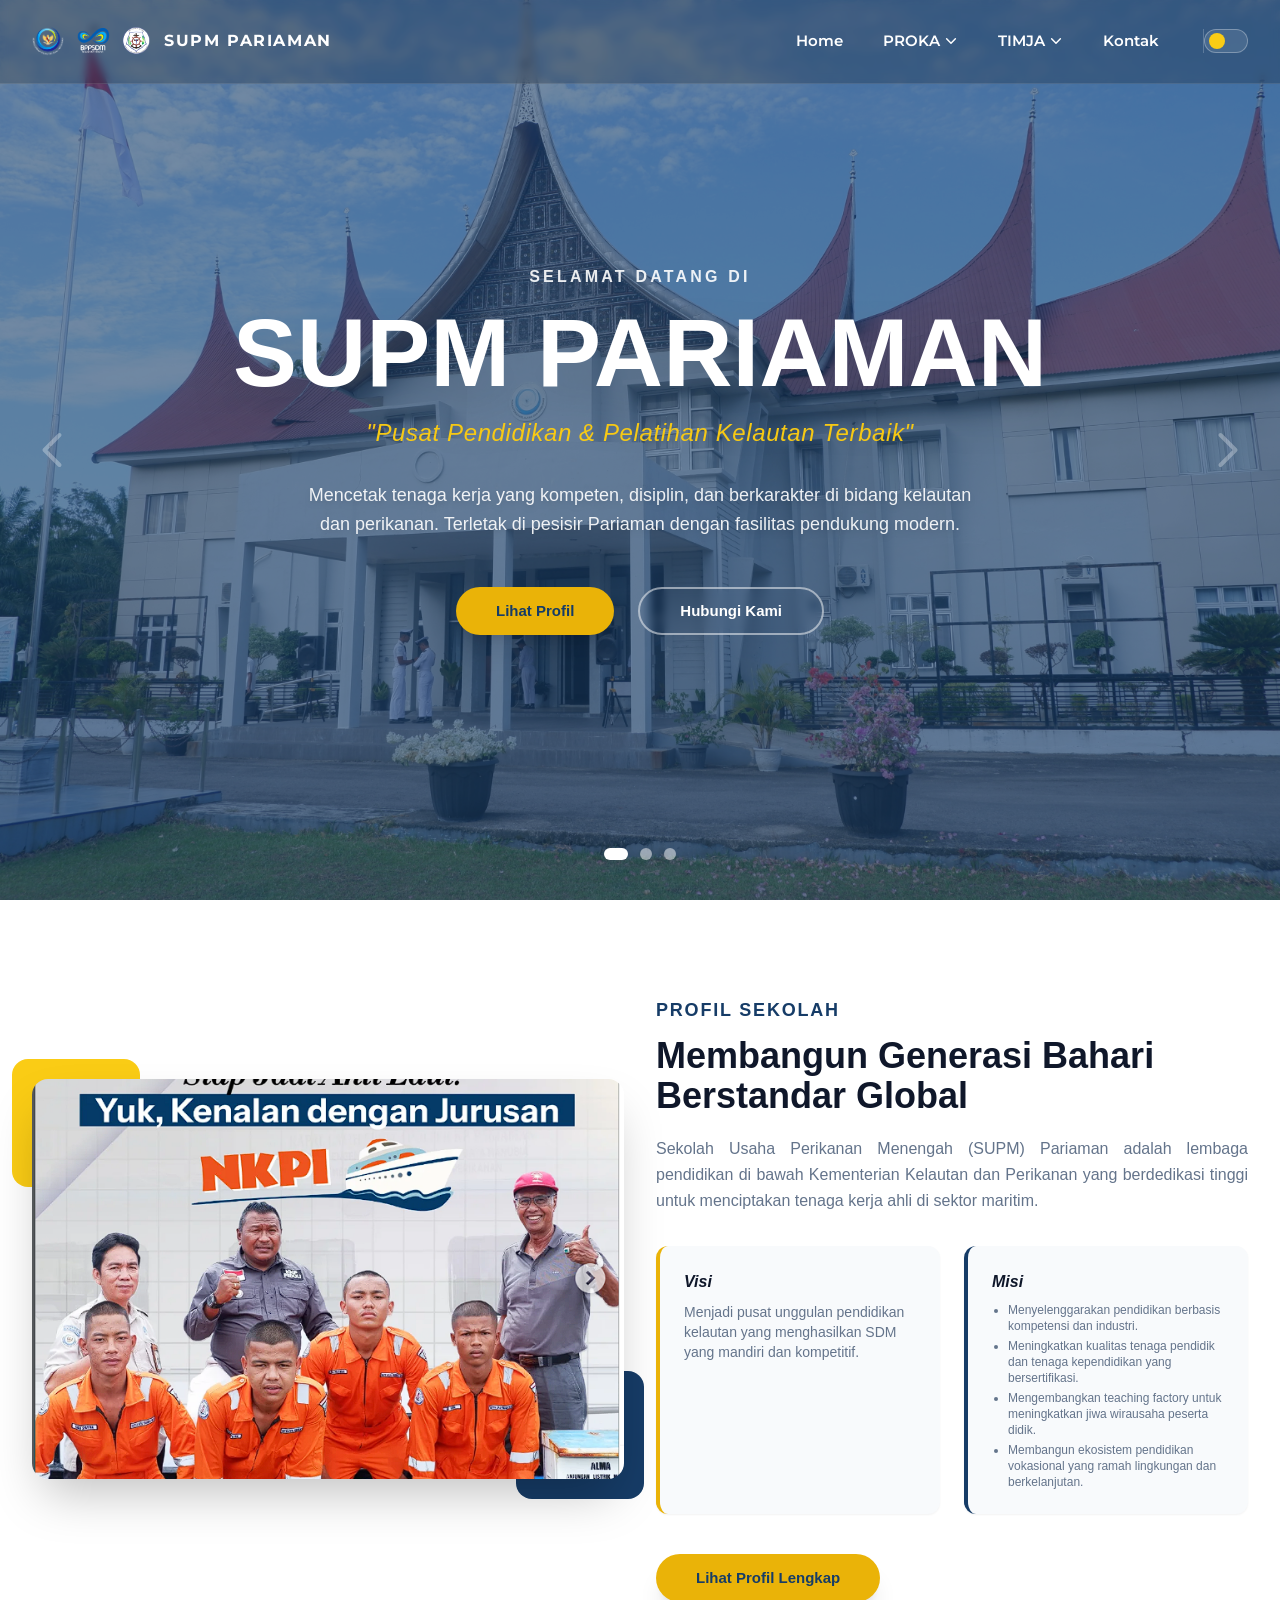
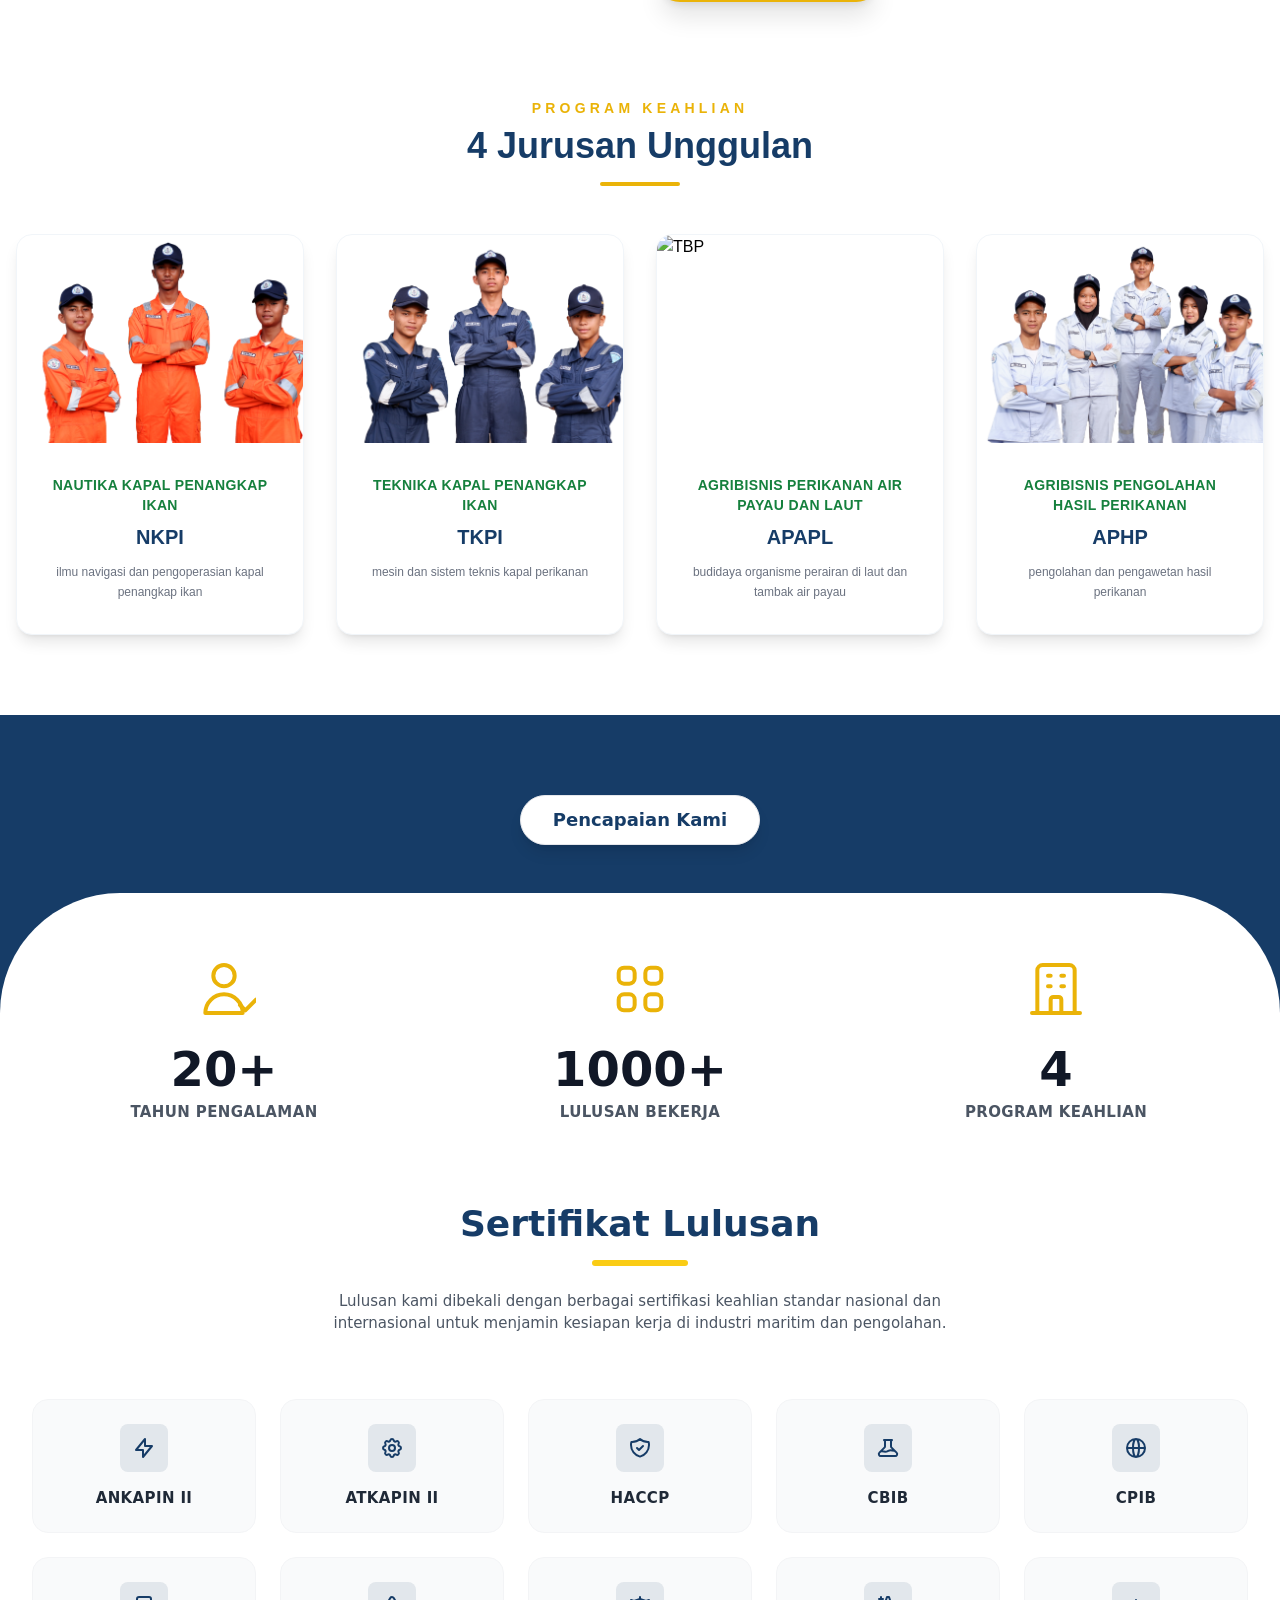
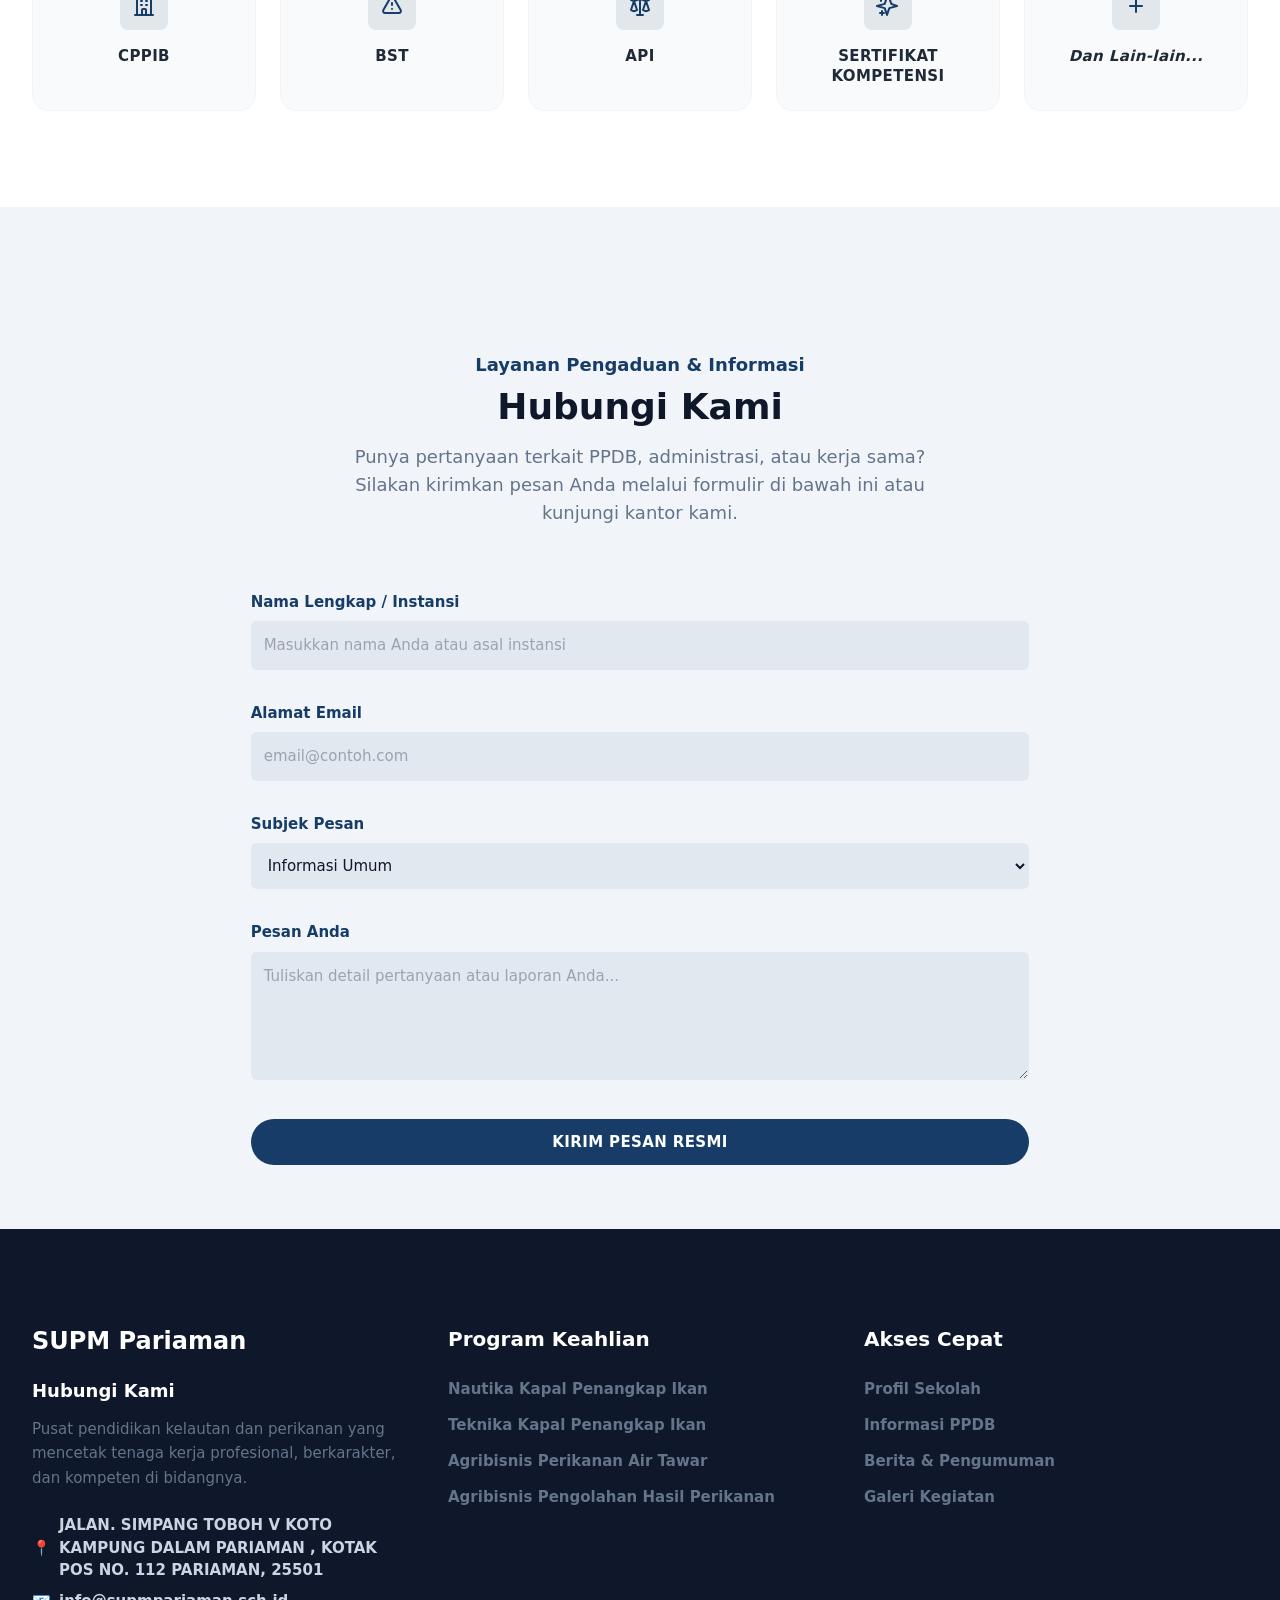
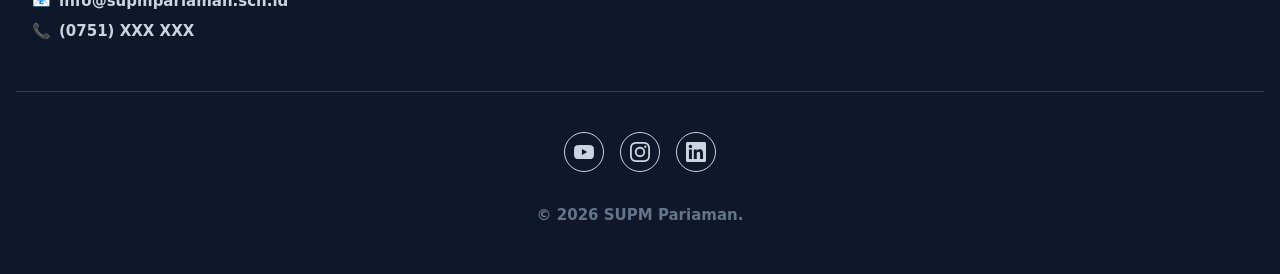
==== commit 85fd44e8: "v5.1" ====
--- a/index.html
+++ b/index.html
@@ -451,60 +451,168 @@
             </div>
         </div>
     </div>
-
-
-    <div class="relative bg-[#163C67] pt-20 pb-24 mt-20">
-        <div class="absolute top-0 left-0 w-full overflow-hidden leading-[0] transform translate-y-[-99%]">
-            <svg viewBox="0 0 1200 120" preserveAspectRatio="none" class="relative block w-[calc(100%+1.3px)] h-[80px] md:h-[120px]">
-                <path d="M0,0 C300,120 900,120 1200,0 L1200,120 L0,120 Z" fill="#163C67"></path>
-            </svg>
-        </div>
-
-        <div class="container mx-auto px-4 relative z-10">
+</section>
+
+<section class="relative bg-[#163C67] dark:bg-slate-950 pt-20 transition-colors duration-300 font-sans">
+    <div class="flex justify-center mb-12">
+        <span class="bg-white dark:bg-slate-800 text-[#163C67] dark:text-yellow-400 px-8 py-2.5 rounded-full font-bold text-lg shadow-lg border dark:border-slate-700">
+            Pencapaian Kami
+        </span>
+    </div>
+
+    <div class="relative bg-white dark:bg-slate-900 rounded-t-[60px] md:rounded-t-[120px] pt-16 pb-20 px-4 transition-colors duration-300">
+        <div class="container mx-auto">
             <div class="grid grid-cols-1 sm:grid-cols-2 lg:grid-cols-3 gap-12 md:gap-8 items-start justify-center text-center">
                 
                 <div class="flex flex-col items-center group" data-aos="zoom-in" data-aos-delay="100">
-                    <div class="mb-6 text-yellow-400 transition-transform duration-300 group-hover:scale-110">
+                    <div class="mb-6 text-yellow-500 dark:text-yellow-400 transition-transform duration-300 group-hover:scale-110">
                         <svg xmlns="http://www.w3.org/2000/svg" class="w-16 h-16" fill="none" viewBox="0 0 24 24" stroke="currentColor" stroke-width="1.5">
                             <path stroke-linecap="round" stroke-linejoin="round" d="M16 7a4 4 0 11-8 0 4 4 0 018 0zM12 14a7 7 0 00-7 7h14a7 7 0 00-7-7z" />
                             <path stroke-linecap="round" stroke-linejoin="round" d="M18 18l2 2 4-4" />
                         </svg>
                     </div>
-                    <span class="block text-5xl font-extrabold text-white mb-2">20+</span>
-                    <span class="text-sm md:text-base font-semibold text-white/80 tracking-wide">Tahun Pengalaman</span>
+                    <span class="block text-5xl font-extrabold text-gray-900 dark:text-white mb-2">20+</span>
+                    <span class="text-[15px] font-bold text-gray-600 dark:text-slate-400 tracking-wide uppercase">Tahun Pengalaman</span>
                 </div>
 
                 <div class="flex flex-col items-center group" data-aos="zoom-in" data-aos-delay="200">
-                    <div class="mb-6 text-yellow-400 transition-transform duration-300 group-hover:scale-110">
+                    <div class="mb-6 text-yellow-500 dark:text-yellow-400 transition-transform duration-300 group-hover:scale-110">
                         <svg xmlns="http://www.w3.org/2000/svg" class="w-16 h-16" fill="none" viewBox="0 0 24 24" stroke="currentColor" stroke-width="1.5">
                             <path stroke-linecap="round" stroke-linejoin="round" d="M4 6a2 2 0 012-2h2a2 2 0 012 2v2a2 2 0 01-2 2H6a2 2 0 01-2-2V6zM14 6a2 2 0 012-2h2a2 2 0 012 2v2a2 2 0 01-2 2h-2a2 2 0 01-2-2V6zM4 16a2 2 0 012-2h2a2 2 0 012 2v2a2 2 0 01-2 2H6a2 2 0 01-2-2v-2zM14 16a2 2 0 012-2h2a2 2 0 012 2v2a2 2 0 01-2 2h-2a2 2 0 01-2-2v-2z" />
                         </svg>
                     </div>
-                    <span class="block text-5xl font-extrabold text-white mb-2">1000+</span>
-                    <span class="text-sm md:text-base font-semibold text-white/80 tracking-wide">Lulusan Bekerja</span>
+                    <span class="block text-5xl font-extrabold text-gray-900 dark:text-white mb-2">1000+</span>
+                    <span class="text-[15px] font-bold text-gray-600 dark:text-slate-400 tracking-wide uppercase">Lulusan Bekerja</span>
                 </div>
 
                 <div class="flex flex-col items-center group" data-aos="zoom-in" data-aos-delay="300">
-                    <div class="mb-6 text-yellow-400 transition-transform duration-300 group-hover:scale-110">
+                    <div class="mb-6 text-yellow-500 dark:text-yellow-400 transition-transform duration-300 group-hover:scale-110">
                         <svg xmlns="http://www.w3.org/2000/svg" class="w-16 h-16" fill="none" viewBox="0 0 24 24" stroke="currentColor" stroke-width="1.5">
                             <path stroke-linecap="round" stroke-linejoin="round" d="M19 21V5a2 2 0 00-2-2H7a2 2 0 00-2 2v16m14 0h2m-2 0h-5m-9 0H3m2 0h5M9 7h1m-1 4h1m4-4h1m-1 4h1m-5 10v-5a1 1 0 011-1h2a1 1 0 011 1v5m-4 0h4" />
                         </svg>
                     </div>
-                    <span class="block text-5xl font-extrabold text-white mb-2">4</span>
-                    <span class="text-sm md:text-base font-semibold text-white/80 tracking-wide">Program Keahlian</span>
+                    <span class="block text-5xl font-extrabold text-gray-900 dark:text-white mb-2">4</span>
+                    <span class="text-[15px] font-bold text-gray-600 dark:text-slate-400 tracking-wide uppercase">Program Keahlian</span>
                 </div>
 
             </div>
         </div>
     </div>
 </section>
-<section id="contak" class="pt-36 pb-16 bg-slate-100 dark:bg-slate-900">
+
+<section class="bg-white pb-24 px-4 dark:bg-slate-900 font-sans transition-colors duration-300">
+    <div class="container mx-auto">
+        <div class="text-center mb-16">
+            <h2 class="text-3xl md:text-4xl font-bold text-[#163C67] dark:text-white mb-4">Sertifikat Lulusan</h2>
+            <div class="w-24 h-1.5 bg-yellow-400 mx-auto rounded-full"></div>
+            <p class="mt-6 text-gray-600 dark:text-slate-400 max-w-2xl mx-auto text-[15px] font-medium">
+                Lulusan kami dibekali dengan berbagai sertifikasi keahlian standar nasional dan internasional untuk menjamin kesiapan kerja di industri maritim dan pengolahan.
+            </p>
+        </div>
+
+        <div class="grid grid-cols-2 md:grid-cols-3 lg:grid-cols-5 gap-6">
+            
+            <div class="group p-6 bg-gray-50 dark:bg-slate-800 rounded-2xl border border-gray-100 dark:border-slate-700 hover:border-yellow-400 dark:hover:border-yellow-400 hover:bg-white dark:hover:bg-slate-700 hover:shadow-xl transition-all duration-300 text-center" data-aos="fade-up">
+                <div class="w-12 h-12 bg-[#163C67]/10 dark:bg-yellow-400/10 rounded-lg flex items-center justify-center mx-auto mb-4 group-hover:bg-[#163C67] dark:group-hover:bg-yellow-400 transition-colors">
+                    <svg xmlns="http://www.w3.org/2000/svg" class="w-6 h-6 text-[#163C67] dark:text-yellow-400 group-hover:text-white dark:group-hover:text-slate-900" fill="none" viewBox="0 0 24 24" stroke="currentColor">
+                        <path stroke-linecap="round" stroke-linejoin="round" stroke-width="2" d="M13 10V3L4 14h7v7l9-11h-7z" />
+                    </svg>
+                </div>
+                <h3 class="font-bold text-gray-800 dark:text-slate-200 text-sm md:text-[15px] tracking-wide uppercase">ANKAPIN II</h3>
+            </div>
+
+            <div class="group p-6 bg-gray-50 dark:bg-slate-800 rounded-2xl border border-gray-100 dark:border-slate-700 hover:border-yellow-400 dark:hover:border-yellow-400 hover:bg-white dark:hover:bg-slate-700 hover:shadow-xl transition-all duration-300 text-center" data-aos="fade-up" data-aos-delay="50">
+                <div class="w-12 h-12 bg-[#163C67]/10 dark:bg-yellow-400/10 rounded-lg flex items-center justify-center mx-auto mb-4 group-hover:bg-[#163C67] dark:group-hover:bg-yellow-400 transition-colors">
+                    <svg xmlns="http://www.w3.org/2000/svg" class="w-6 h-6 text-[#163C67] dark:text-yellow-400 group-hover:text-white dark:group-hover:text-slate-900" fill="none" viewBox="0 0 24 24" stroke="currentColor">
+                        <path stroke-linecap="round" stroke-linejoin="round" stroke-width="2" d="M10.325 4.317c.426-1.756 2.924-1.756 3.35 0a1.724 1.724 0 002.573 1.066c1.543-.94 3.31.826 2.37 2.37a1.724 1.724 0 001.065 2.572c1.756.426 1.756 2.924 0 3.35a1.724 1.724 0 00-1.066 2.573c.94 1.543-.826 3.31-2.37 2.37a1.724 1.724 0 00-2.572 1.065c-.426 1.756-2.924 1.756-3.35 0a1.724 1.724 0 00-2.573-1.066c-1.543.94-3.31-.826-2.37-2.37a1.724 1.724 0 00-1.065-2.572c-1.756-.426-1.756-2.924 0-3.35a1.724 1.724 0 001.066-2.573c-.94-1.543.826-3.31 2.37-2.37.996.608 2.296.07 2.572-1.065z" />
+                        <path stroke-linecap="round" stroke-linejoin="round" stroke-width="2" d="M15 12a3 3 0 11-6 0 3 3 0 016 0z" />
+                    </svg>
+                </div>
+                <h3 class="font-bold text-gray-800 dark:text-slate-200 text-sm md:text-[15px] tracking-wide uppercase">ATKAPIN II</h3>
+            </div>
+
+            <div class="group p-6 bg-gray-50 dark:bg-slate-800 rounded-2xl border border-gray-100 dark:border-slate-700 hover:border-yellow-400 dark:hover:border-yellow-400 hover:bg-white dark:hover:bg-slate-700 hover:shadow-xl transition-all duration-300 text-center" data-aos="fade-up" data-aos-delay="100">
+                <div class="w-12 h-12 bg-[#163C67]/10 dark:bg-yellow-400/10 rounded-lg flex items-center justify-center mx-auto mb-4 group-hover:bg-[#163C67] dark:group-hover:bg-yellow-400 transition-colors">
+                    <svg xmlns="http://www.w3.org/2000/svg" class="w-6 h-6 text-[#163C67] dark:text-yellow-400 group-hover:text-white dark:group-hover:text-slate-900" fill="none" viewBox="0 0 24 24" stroke="currentColor">
+                        <path stroke-linecap="round" stroke-linejoin="round" stroke-width="2" d="M9 12l2 2 4-4m5.618-4.016A11.955 11.955 0 0112 2.944a11.955 11.955 0 01-8.618 3.04A12.02 12.02 0 003 9c0 5.591 3.824 10.29 9 11.622 5.176-1.332 9-6.03 9-11.622 0-1.042-.133-2.052-.382-3.016z" />
+                    </svg>
+                </div>
+                <h3 class="font-bold text-gray-800 dark:text-slate-200 text-sm md:text-[15px] tracking-wide uppercase">HACCP</h3>
+            </div>
+
+            <div class="group p-6 bg-gray-50 dark:bg-slate-800 rounded-2xl border border-gray-100 dark:border-slate-700 hover:border-yellow-400 dark:hover:border-yellow-400 hover:bg-white dark:hover:bg-slate-700 hover:shadow-xl transition-all duration-300 text-center" data-aos="fade-up" data-aos-delay="150">
+                <div class="w-12 h-12 bg-[#163C67]/10 dark:bg-yellow-400/10 rounded-lg flex items-center justify-center mx-auto mb-4 group-hover:bg-[#163C67] dark:group-hover:bg-yellow-400 transition-colors">
+                    <svg xmlns="http://www.w3.org/2000/svg" class="w-6 h-6 text-[#163C67] dark:text-yellow-400 group-hover:text-white dark:group-hover:text-slate-900" fill="none" viewBox="0 0 24 24" stroke="currentColor">
+                        <path stroke-linecap="round" stroke-linejoin="round" stroke-width="2" d="M19.428 15.428a2 2 0 00-1.022-.547l-2.387-.477a6 6 0 00-3.86.517l-.318.158a6 6 0 01-3.86.517L6.05 15.21a2 2 0 00-1.806.547M8 4h8l-1 1v5.172a2 2 0 00.586 1.414l5 5c1.26 1.26.367 3.414-1.415 3.414H4.828c-1.782 0-2.674-2.154-1.414-3.414l5-5A2 2 0 009 10.172V5L8 4z" />
+                    </svg>
+                </div>
+                <h3 class="font-bold text-gray-800 dark:text-slate-200 text-sm md:text-[15px] tracking-wide uppercase">CBIB</h3>
+            </div>
+
+            <div class="group p-6 bg-gray-50 dark:bg-slate-800 rounded-2xl border border-gray-100 dark:border-slate-700 hover:border-yellow-400 dark:hover:border-yellow-400 hover:bg-white dark:hover:bg-slate-700 hover:shadow-xl transition-all duration-300 text-center" data-aos="fade-up" data-aos-delay="200">
+                <div class="w-12 h-12 bg-[#163C67]/10 dark:bg-yellow-400/10 rounded-lg flex items-center justify-center mx-auto mb-4 group-hover:bg-[#163C67] dark:group-hover:bg-yellow-400 transition-colors">
+                    <svg xmlns="http://www.w3.org/2000/svg" class="w-6 h-6 text-[#163C67] dark:text-yellow-400 group-hover:text-white dark:group-hover:text-slate-900" fill="none" viewBox="0 0 24 24" stroke="currentColor">
+                        <path stroke-linecap="round" stroke-linejoin="round" stroke-width="2" d="M21 12a9 9 0 01-9 9m9-9a9 9 0 00-9-9m9 9H3m9 9a9 9 0 01-9-9m9 9c1.657 0 3-4.03 3-9s-1.343-9-3-9m0 18c-1.657 0-3-4.03-3-9s1.343-9 3-9m-9 9a9 9 0 019-9" />
+                    </svg>
+                </div>
+                <h3 class="font-bold text-gray-800 dark:text-slate-200 text-sm md:text-[15px] tracking-wide uppercase">CPIB</h3>
+            </div>
+
+            <div class="group p-6 bg-gray-50 dark:bg-slate-800 rounded-2xl border border-gray-100 dark:border-slate-700 hover:border-yellow-400 dark:hover:border-yellow-400 hover:bg-white dark:hover:bg-slate-700 hover:shadow-xl transition-all duration-300 text-center" data-aos="fade-up" data-aos-delay="250">
+                <div class="w-12 h-12 bg-[#163C67]/10 dark:bg-yellow-400/10 rounded-lg flex items-center justify-center mx-auto mb-4 group-hover:bg-[#163C67] dark:group-hover:bg-yellow-400 transition-colors">
+                    <svg xmlns="http://www.w3.org/2000/svg" class="w-6 h-6 text-[#163C67] dark:text-yellow-400 group-hover:text-white dark:group-hover:text-slate-900" fill="none" viewBox="0 0 24 24" stroke="currentColor">
+                        <path stroke-linecap="round" stroke-linejoin="round" stroke-width="2" d="M19 21V5a2 2 0 00-2-2H7a2 2 0 00-2 2v16m14 0h2m-2 0h-5m-9 0H3m2 0h5M9 7h1m-1 4h1m4-4h1m-1 4h1m-5 10v-5a1 1 0 011-1h2a1 1 0 011 1v5m-4 0h4" />
+                    </svg>
+                </div>
+                <h3 class="font-bold text-gray-800 dark:text-slate-200 text-sm md:text-[15px] tracking-wide uppercase">CPPIB</h3>
+            </div>
+
+            <div class="group p-6 bg-gray-50 dark:bg-slate-800 rounded-2xl border border-gray-100 dark:border-slate-700 hover:border-yellow-400 dark:hover:border-yellow-400 hover:bg-white dark:hover:bg-slate-700 hover:shadow-xl transition-all duration-300 text-center" data-aos="fade-up" data-aos-delay="300">
+                <div class="w-12 h-12 bg-[#163C67]/10 dark:bg-yellow-400/10 rounded-lg flex items-center justify-center mx-auto mb-4 group-hover:bg-[#163C67] dark:group-hover:bg-yellow-400 transition-colors">
+                    <svg xmlns="http://www.w3.org/2000/svg" class="w-6 h-6 text-[#163C67] dark:text-yellow-400 group-hover:text-white dark:group-hover:text-slate-900" fill="none" viewBox="0 0 24 24" stroke="currentColor">
+                        <path stroke-linecap="round" stroke-linejoin="round" stroke-width="2" d="M12 9v2m0 4h.01m-6.938 4h13.856c1.54 0 2.502-1.667 1.732-3L13.732 4c-.77-1.333-2.694-1.333-3.464 0L3.34 16c-.77 1.333.192 3 1.732 3z" />
+                    </svg>
+                </div>
+                <h3 class="font-bold text-gray-800 dark:text-slate-200 text-sm md:text-[15px] tracking-wide uppercase">BST</h3>
+            </div>
+
+            <div class="group p-6 bg-gray-50 dark:bg-slate-800 rounded-2xl border border-gray-100 dark:border-slate-700 hover:border-yellow-400 dark:hover:border-yellow-400 hover:bg-white dark:hover:bg-slate-700 hover:shadow-xl transition-all duration-300 text-center" data-aos="fade-up" data-aos-delay="350">
+                <div class="w-12 h-12 bg-[#163C67]/10 dark:bg-yellow-400/10 rounded-lg flex items-center justify-center mx-auto mb-4 group-hover:bg-[#163C67] dark:group-hover:bg-yellow-400 transition-colors">
+                    <svg xmlns="http://www.w3.org/2000/svg" class="w-6 h-6 text-[#163C67] dark:text-yellow-400 group-hover:text-white dark:group-hover:text-slate-900" fill="none" viewBox="0 0 24 24" stroke="currentColor">
+                        <path stroke-linecap="round" stroke-linejoin="round" stroke-width="2" d="M3 6l3 1m0 0l-3 9a5.002 5.002 0 006.001 0M6 7l3 9M6 7l6-2m6 2l3-1m-3 1l-3 9a5.002 5.002 0 006.001 0M18 7l3 9m-3-9l-6-2m0-2v2m0 16V5m0 16H9m3 0h3" />
+                    </svg>
+                </div>
+                <h3 class="font-bold text-gray-800 dark:text-slate-200 text-sm md:text-[15px] tracking-wide uppercase">API</h3>
+            </div>
+
+            <div class="group p-6 bg-gray-50 dark:bg-slate-800 rounded-2xl border border-gray-100 dark:border-slate-700 hover:border-yellow-400 dark:hover:border-yellow-400 hover:bg-white dark:hover:bg-slate-700 hover:shadow-xl transition-all duration-300 text-center" data-aos="fade-up" data-aos-delay="400">
+                <div class="w-12 h-12 bg-[#163C67]/10 dark:bg-yellow-400/10 rounded-lg flex items-center justify-center mx-auto mb-4 group-hover:bg-[#163C67] dark:group-hover:bg-yellow-400 transition-colors">
+                    <svg xmlns="http://www.w3.org/2000/svg" class="w-6 h-6 text-[#163C67] dark:text-yellow-400 group-hover:text-white dark:group-hover:text-slate-900" fill="none" viewBox="0 0 24 24" stroke="currentColor">
+                        <path stroke-linecap="round" stroke-linejoin="round" stroke-width="2" d="M5 3v4M3 5h4M6 17v4m-2-2h4m5-16l2.286 6.857L21 12l-7.714 2.143L11 21l-2.286-6.857L1 12l7.714-2.143L11 3z" />
+                    </svg>
+                </div>
+                <h3 class="font-bold text-gray-800 dark:text-slate-200 text-sm md:text-[15px] tracking-wide uppercase">Sertifikat Kompetensi</h3>
+            </div>
+
+            <div class="group p-6 bg-gray-50 dark:bg-slate-800 rounded-2xl border border-gray-100 dark:border-slate-700 hover:border-yellow-400 dark:hover:border-yellow-400 hover:bg-white dark:hover:bg-slate-700 hover:shadow-xl transition-all duration-300 text-center" data-aos="fade-up" data-aos-delay="450">
+                <div class="w-12 h-12 bg-[#163C67]/10 dark:bg-yellow-400/10 rounded-lg flex items-center justify-center mx-auto mb-4 group-hover:bg-[#163C67] dark:group-hover:bg-yellow-400 transition-colors">
+                    <svg xmlns="http://www.w3.org/2000/svg" class="w-6 h-6 text-[#163C67] dark:text-yellow-400 group-hover:text-white dark:group-hover:text-slate-900" fill="none" viewBox="0 0 24 24" stroke="currentColor">
+                        <path stroke-linecap="round" stroke-linejoin="round" stroke-width="2" d="M12 6v6m0 0v6m0-6h6m-6 0H6" />
+                    </svg>
+                </div>
+                <h3 class="font-bold text-gray-800 dark:text-slate-400 text-sm md:text-[15px] tracking-wide italic">Dan Lain-lain...</h3>
+            </div>
+
+        </div>
+    </div>
+</section>
+<section id="contak" class="pt-36 pb-16 bg-slate-100 dark:bg-slate-900 font-sans">
     <div class="container">
         <div class="w-full px-4">
             <div class="max-w-xl mx-auto text-center mb-16">
-                <h4 class="font-semibold text-primary text-lg mb-2">Layanan Pengaduan & Informasi</h4>
-                <h2 class="font-bold text-dark dark:text-white text-3xl mb-4 sm:text-4xl">Hubungi Kami</h2>
-                <p class="font-medium text-md text-secondary md:text-lg">
+                <h4 class="text-lg font-bold text-primary mb-2">Layanan Pengaduan & Informasi</h4>
+                <h2 class="text-3xl font-bold text-dark dark:text-white mb-4 sm:text-4xl">Hubungi Kami</h2>
+                <p class="text-[15px] font-medium text-secondary md:text-lg">
                     Punya pertanyaan terkait PPDB, administrasi, atau kerja sama? Silakan kirimkan pesan Anda melalui formulir di bawah ini atau kunjungi kantor kami.
                 </p>
             </div>
@@ -513,20 +621,20 @@
                 <div class="w-full lg:w-2/3 lg:mx-auto">
                     <form action="" id="contact-form">
                         <div class="w-full px-4 mb-8">
-                            <label for="name" class="text-base font-bold text-primary">Nama Lengkap / Instansi</label>
+                            <label for="name" class="text-[15px] font-semibold text-primary block mb-2">Nama Lengkap / Instansi</label>
                             <input type="text" id="name" placeholder="Masukkan nama Anda atau asal instansi" 
-                                class="w-full bg-slate-200 dark:bg-slate-800 text-dark dark:text-white p-3 rounded-md focus:outline-none focus:ring-primary focus:ring-1 focus:border-primary border border-transparent">
+                                class="w-full bg-slate-200 dark:bg-slate-800 text-dark dark:text-white p-3 rounded-md focus:outline-none focus:ring-yellow-400 focus:ring-1 focus:border-yellow-400 border border-transparent text-[15px] font-medium">
                         </div>
                         
                         <div class="w-full px-4 mb-8">
-                            <label for="email" class="text-base font-bold text-primary">Alamat Email</label>
+                            <label for="email" class="text-[15px] font-semibold text-primary block mb-2">Alamat Email</label>
                             <input type="email" id="email" placeholder="email@contoh.com"
-                                class="w-full bg-slate-200 dark:bg-slate-800 text-dark dark:text-white p-3 rounded-md focus:outline-none focus:ring-primary focus:ring-1 focus:border-primary border border-transparent">
+                                class="w-full bg-slate-200 dark:bg-slate-800 text-dark dark:text-white p-3 rounded-md focus:outline-none focus:ring-yellow-400 focus:ring-1 focus:border-yellow-400 border border-transparent text-[15px] font-medium">
                         </div>
 
                         <div class="w-full px-4 mb-8">
-                            <label for="subject" class="text-base font-bold text-primary">Subjek Pesan</label>
-                            <select id="subject" class="w-full bg-slate-200 dark:bg-slate-800 text-dark dark:text-white p-3 rounded-md focus:outline-none focus:ring-primary focus:ring-1 focus:border-primary border border-transparent">
+                            <label for="subject" class="text-[15px] font-semibold text-primary block mb-2">Subjek Pesan</label>
+                            <select id="subject" class="w-full bg-slate-200 dark:bg-slate-800 text-dark dark:text-white p-3 rounded-md focus:outline-none focus:ring-yellow-400 focus:ring-1 focus:border-yellow-400 border border-transparent text-[15px] font-medium">
                                 <option value="informasi">Informasi Umum</option>
                                 <option value="ppdb">Pendaftaran Siswa Baru (PPDB)</option>
                                 <option value="humas">Kerja Sama / Humas</option>
@@ -535,13 +643,13 @@
                         </div>
 
                         <div class="w-full px-4 mb-8">
-                            <label for="message" class="text-base font-bold text-primary">Pesan Anda</label>
+                            <label for="message" class="text-[15px] font-semibold text-primary block mb-2">Pesan Anda</label>
                             <textarea id="message" placeholder="Tuliskan detail pertanyaan atau laporan Anda..."
-                                class="w-full bg-slate-200 dark:bg-slate-800 text-dark dark:text-white p-3 rounded-md focus:outline-none focus:ring-primary focus:ring-1 focus:border-primary border border-transparent h-32"></textarea>
+                                class="w-full bg-slate-200 dark:bg-slate-800 text-dark dark:text-white p-3 rounded-md focus:outline-none focus:ring-yellow-400 focus:ring-1 focus:border-yellow-400 border border-transparent h-32 text-[15px] font-medium"></textarea>
                         </div>
 
                         <div class="w-full px-4">
-                            <button type="submit" class="text-base font-semibold text-white bg-primary py-3 px-8 rounded-full w-full hover:opacity-80 hover:shadow-lg transition duration-500">
+                            <button type="submit" class="text-[15px] font-bold text-white bg-primary py-3 px-8 rounded-full w-full hover:bg-yellow-400 hover:shadow-lg transition duration-500 uppercase tracking-wide">
                                 Kirim Pesan Resmi
                             </button>
                         </div>
@@ -551,84 +659,84 @@
         </div>
     </div>
 </section>
-
-    <footer class="bg-dark pt-24 pb-12">
-    <div class="container">
-        <div class="flex flex-wrap">
-            <div class="w-full px-4 mb-12 text-slate-300 font-medium md:w-1/3">
-                <h2 class="font-bold text-2xl text-white mb-5">SUPM Pariaman</h2>
-                <h3 class="font-bold text-white mb-3 text-lg">Hubungi Kami</h3>
-                <p class="font-medium text-secondary text-sm mb-6 leading-relaxed">
-                    Pusat pendidikan kelautan dan perikanan yang mencetak tenaga kerja profesional, berkarakter, dan kompeten di bidangnya.
-                </p>
-                <div class="text-sm space-y-2">
-                    <p class="flex items-center">
-                        <span class="mr-2">📍</span> JALAN. SIMPANG TOBOH V KOTO KAMPUNG DALAM PARIAMAN , KOTAK POS NO. 112 PARIAMAN, 25501
+<section>
+    <footer class="bg-dark pt-24 pb-12 font-sans"> <div class="container">
+            <div class="flex flex-wrap">
+                <div class="w-full px-4 mb-12 text-slate-300 md:w-1/3">
+                    <h2 class="text-2xl font-bold text-white mb-5">SUPM Pariaman</h2>
+                    <h3 class="text-lg font-bold text-white mb-3">Hubungi Kami</h3>
+                    <p class="text-[15px] font-medium text-secondary mb-6 leading-relaxed">
+                        Pusat pendidikan kelautan dan perikanan yang mencetak tenaga kerja profesional, berkarakter, dan kompeten di bidangnya.
                     </p>
-                    <p class="flex items-center">
-                        <span class="mr-2">📧</span> info@supmpariaman.sch.id
+                    <div class="text-[15px] font-semibold space-y-2">
+                        <p class="flex items-center">
+                            <span class="mr-2">📍</span> JALAN. SIMPANG TOBOH V KOTO KAMPUNG DALAM PARIAMAN , KOTAK POS NO. 112 PARIAMAN, 25501
+                        </p>
+                        <p class="flex items-center">
+                            <span class="mr-2">📧</span> info@supmpariaman.sch.id
+                        </p>
+                        <p class="flex items-center">
+                            <span class="mr-2">📞</span> (0751) XXX XXX
+                        </p>
+                    </div>
+                </div>
+
+                <div class="w-full px-4 mb-12 md:w-1/3">
+                    <h3 class="text-xl font-bold text-white mb-6">Program Keahlian</h3>
+                    <ul class="space-y-3">
+                        <li>
+                            <a href="#" class="text-[15px] font-semibold text-secondary hover:text-yellow-400 transition-all duration-300 ease-in-out">Nautika Kapal Penangkap Ikan</a>
+                        </li>
+                        <li>
+                            <a href="#" class="text-[15px] font-semibold text-secondary hover:text-yellow-400 transition-all duration-300 ease-in-out">Teknika Kapal Penangkap Ikan</a>
+                        </li>
+                        <li>
+                            <a href="#" class="text-[15px] font-semibold text-secondary hover:text-yellow-400 transition-all duration-300 ease-in-out">Agribisnis Perikanan Air Tawar</a>
+                        </li>
+                        <li>
+                            <a href="#" class="text-[15px] font-semibold text-secondary hover:text-yellow-400 transition-all duration-300 ease-in-out">Agribisnis Pengolahan Hasil Perikanan</a>
+                        </li>
+                    </ul>
+                </div>
+
+                <div class="w-full px-4 mb-12 md:w-1/3">
+                    <h3 class="text-xl font-bold text-white mb-6">Akses Cepat</h3> 
+                    <ul class="space-y-3">
+                        <li>
+                            <a href="#" class="text-[15px] font-semibold text-secondary hover:text-yellow-400 transition-all duration-300 ease-in-out">Profil Sekolah</a>
+                        </li>
+                        <li>
+                            <a href="#" class="text-[15px] font-semibold text-secondary hover:text-yellow-400 transition-all duration-300 ease-in-out">Informasi PPDB</a>
+                        </li>
+                        <li>
+                            <a href="#" class="text-[15px] font-semibold text-secondary hover:text-yellow-400 transition-all duration-300 ease-in-out">Berita & Pengumuman</a>
+                        </li>
+                        <li>
+                            <a href="#" class="text-[15px] font-semibold text-secondary hover:text-yellow-400 transition-all duration-300 ease-in-out">Galeri Kegiatan</a>
+                        </li>
+                    </ul> 
+                </div>
+
+                <div class="w-full pt-10 border-t border-slate-700">
+                    <div class="flex items-center justify-center mb-8">
+                        <a href="https://www.youtube.com/@muhammadfajrinlubis137" target="_blank" class="w-10 h-10 mx-2 rounded-full flex justify-center items-center border border-slate-300 text-slate-300 hover:border-yellow-400 hover:bg-yellow-400 hover:text-white transition duration-300">
+                             <svg role="img" width="20" class="fill-current" height="20" viewBox="0 0 24 24" xmlns="http://www.w3.org/2000/svg"><title>YouTube</title><path d="M23.498 6.186a3.016 3.016 0 0 0-2.122-2.136C19.505 3.545 12 3.545 12 3.545s-7.505 0-9.377.505A3.017 3.017 0 0 0 .502 6.186C0 8.07 0 12 0 12s0 3.93.502 5.814a3.016 3.016 0 0 0 2.122 2.136c1.871.505 9.376.505 9.376.505s7.505 0 9.377-.505a3.015 3.015 0 0 0 2.122-2.136C24 15.93 24 12 24 12s0-3.93-.502-5.814zM9.545 15.568V8.432L15.818 12l-6.273 3.568z"/></svg>
+                        </a>
+                        <a href="https://www.instagram.com/fjrinlbs/" target="_blank" class="w-10 h-10 mx-2 rounded-full flex justify-center items-center border border-slate-300 text-slate-300 hover:border-yellow-400 hover:bg-yellow-400 hover:text-white transition duration-300">
+                             <svg role="img" width="20" class="fill-current" height="20" viewBox="0 0 24 24" xmlns="http://www.w3.org/2000/svg"><title>Instagram</title><path d="M7.0301.084c-1.2768.0602-2.1487.264-2.911.5634-.7888.3075-1.4575.72-2.1228 1.3877-.6652.6677-1.075 1.3368-1.3802 2.127-.2954.7638-.4956 1.6365-.552 2.914-.0564 1.2775-.0689 1.6882-.0626 4.947.0062 3.2586.0206 3.6671.0825 4.9473.061 1.2765.264 2.1482.5635 2.9107.308.7889.72 1.4573 1.388 2.1228.6679.6655 1.3365 1.0743 2.1285 1.38.7632.295 1.6361.4961 2.9134.552 1.2773.056 1.6884.069 4.9462.0627 3.2578-.0062 3.668-.0207 4.9478-.0814 1.28-.0607 2.147-.2652 2.9098-.5633.7889-.3086 1.4578-.72 2.1228-1.3881.665-.6682 1.0745-1.3378 1.3795-2.1284.2957-.7632.4966-1.636.552-2.9124.056-1.2809.0692-1.6898.063-4.948-.0063-3.2583-.021-3.6668-.0817-4.9465-.0607-1.2797-.264-2.1487-.5633-2.9117-.3084-.7889-.72-1.4568-1.3876-2.1228C21.2982 1.33 20.628.9208 19.8378.6165 19.074.321 18.2017.1197 16.9244.0645 15.6471.0093 15.236-.005 11.977.0014 8.718.0076 8.31.0215 7.0301.0839m.1402 21.6932c-1.17-.0509-1.8053-.2453-2.2287-.408-.5606-.216-.96-.4771-1.3819-.895-.422-.4178-.6811-.8186-.9-1.378-.1644-.4234-.3624-1.058-.4171-2.228-.0595-1.2645-.072-1.6442-.079-4.848-.007-3.2037.0053-3.583.0607-4.848.05-1.169.2456-1.805.408-2.2282.216-.5613.4762-.96.895-1.3816.4188-.4217.8184-.6814 1.3783-.9003.423-.1651 1.0575-.3614 2.227-.4171 1.2655-.06 1.6447-.072 4.848-.079 3.2033-.007 3.5835.005 4.8495.0608 1.169.0508 1.8053.2445 2.228.408.5608.216.96.4754 1.3816.895.4217.4194.6816.8176.9005 1.3787.1653.4217.3617 1.056.4169 2.2263.0602 1.2655.0739 1.645.0796 4.848.0058 3.203-.0055 3.5834-.061 4.848-.051 1.17-.245 1.8055-.408 2.2294-.216.5604-.4763.96-.8954 1.3814-.419.4215-.8181.6811-1.3783.9-.4224.1649-1.0577.3617-2.2262.4174-1.2656.0595-1.6448.072-4.8493.079-3.2045.007-3.5825-.006-4.848-.0608M16.953 5.5864A1.44 1.44 0 1 0 18.39 4.144a1.44 1.44 0 0 0-1.437 1.4424M5.8385 12.012c.0067 3.4032 2.7706 6.1557 6.173 6.1493 3.4026-.0065 6.157-2.7701 6.1506-6.1733-.0065-3.4032-2.771-6.1565-6.174-6.1498-3.403.0067-6.156 2.771-6.1496 6.1738M8 12.0077a4 4 0 1 1 4.008 3.9921A3.9996 3.9996 0 0 1 8 12.0077"/></svg>
+                        </a>
+                        <a href="#" target="_blank" class="w-10 h-10 mx-2 rounded-full flex justify-center items-center border border-slate-300 text-slate-300 hover:border-yellow-400 hover:bg-yellow-400 hover:text-white transition duration-300">
+                             <svg role="img" width="20" class="fill-current" height="20" viewBox="0 0 24 24" xmlns="http://www.w3.org/2000/svg"><title>LinkedIn</title><path d="M20.447 20.452h-3.554v-5.569c0-1.328-.027-3.037-1.852-3.037-1.853 0-2.136 1.445-2.136 2.939v5.667H9.351V9h3.414v1.561h.046c.477-.9 1.637-1.85 3.37-1.85 3.601 0 4.267 2.37 4.267 5.455v6.286zM5.337 7.433c-1.144 0-2.063-.926-2.063-2.065 0-1.138.92-2.063 2.063-2.063 1.14 0 2.064.925 2.064 2.063 0 1.139-.925 2.065-2.064 2.065zm1.782 13.019H3.555V9h3.564v11.452zM22.225 0H1.771C.792 0 0 .774 0 1.729v20.542C0 23.227.792 24 1.771 24h20.451C23.2 24 24 23.227 24 22.271V1.729C24 .774 23.2 0 22.222 0h.003z"/></svg>
+                        </a>
+                    </div>
+                    <p class="text-center text-[15px] font-semibold text-secondary">
+                        &copy; <span id="year"></span> SUPM Pariaman.
                     </p>
-                    <p class="flex items-center">
-                        <span class="mr-2">📞</span> (0751) XXX XXX
-                    </p>
-                </div>
-            </div>
-
-            <div class="w-full px-4 mb-12 md:w-1/3">
-                <h3 class="font-semibold text-xl text-white mb-6">Program Keahlian</h3>
-                <ul class="space-y-3">
-                    <li>
-                        <a href="#" class="text-secondary hover:text-primary transition duration-300 ease-in-out">Nautika Kapal Penangkap Ikan</a>
-                    </li>
-                    <li>
-                        <a href="#" class="text-secondary hover:text-primary transition duration-300 ease-in-out">Teknika Kapal Penangkap Ikan</a>
-                    </li>
-                    <li>
-                        <a href="#" class="text-secondary hover:text-primary transition duration-300 ease-in-out">Agribisnis Perikanan Air Tawar</a>
-                    </li>
-                    <li>
-                        <a href="#" class="text-secondary hover:text-primary transition duration-300 ease-in-out">Agribisnis Pengolahan Hasil Perikanan</a>
-                    </li>
-                </ul>
-            </div>
-
-            <div class="w-full px-4 mb-12 md:w-1/3">
-                <h3 class="font-semibold text-xl text-white mb-6">Akses Cepat</h3> 
-                <ul class="space-y-3">
-                    <li>
-                        <a href="#" class="text-secondary hover:text-primary transition duration-300 ease-in-out">Profil Sekolah</a>
-                    </li>
-                    <li>
-                        <a href="#" class="text-secondary hover:text-primary transition duration-300 ease-in-out">Informasi PPDB</a>
-                    </li>
-                    <li>
-                        <a href="#" class="text-secondary hover:text-primary transition duration-300 ease-in-out">Berita & Pengumuman</a>
-                    </li>
-                    <li>
-                        <a href="#" class="text-secondary hover:text-primary transition duration-300 ease-in-out">Galeri Kegiatan</a>
-                    </li>
-                </ul> 
-            </div>
-
-            <div class="w-full pt-10 border-t border-slate-700">
-                <div class="flex items-center justify-center mb-8">
-                    <a href="https://www.youtube.com/@muhammadfajrinlubis137" target="_blank" class="w-10 h-10 mx-2 rounded-full flex justify-center items-center border border-slate-300 text-slate-300 hover:border-primary hover:bg-primary hover:text-white transition duration-300">
-                        <svg role="img" width="20" class="fill-current" height="20" viewBox="0 0 24 24" xmlns="http://www.w3.org/2000/svg"><title>YouTube</title><path d="M23.498 6.186a3.016 3.016 0 0 0-2.122-2.136C19.505 3.545 12 3.545 12 3.545s-7.505 0-9.377.505A3.017 3.017 0 0 0 .502 6.186C0 8.07 0 12 0 12s0 3.93.502 5.814a3.016 3.016 0 0 0 2.122 2.136c1.871.505 9.376.505 9.376.505s7.505 0 9.377-.505a3.015 3.015 0 0 0 2.122-2.136C24 15.93 24 12 24 12s0-3.93-.502-5.814zM9.545 15.568V8.432L15.818 12l-6.273 3.568z"/></svg>
-                    </a>
-                    <a href="https://www.instagram.com/fjrinlbs/" target="_blank" class="w-10 h-10 mx-2 rounded-full flex justify-center items-center border border-slate-300 text-slate-300 hover:border-primary hover:bg-primary hover:text-white transition duration-300">
-                        <svg role="img" width="20" class="fill-current" height="20" viewBox="0 0 24 24" xmlns="http://www.w3.org/2000/svg"><title>Instagram</title><path d="M7.0301.084c-1.2768.0602-2.1487.264-2.911.5634-.7888.3075-1.4575.72-2.1228 1.3877-.6652.6677-1.075 1.3368-1.3802 2.127-.2954.7638-.4956 1.6365-.552 2.914-.0564 1.2775-.0689 1.6882-.0626 4.947.0062 3.2586.0206 3.6671.0825 4.9473.061 1.2765.264 2.1482.5635 2.9107.308.7889.72 1.4573 1.388 2.1228.6679.6655 1.3365 1.0743 2.1285 1.38.7632.295 1.6361.4961 2.9134.552 1.2773.056 1.6884.069 4.9462.0627 3.2578-.0062 3.668-.0207 4.9478-.0814 1.28-.0607 2.147-.2652 2.9098-.5633.7889-.3086 1.4578-.72 2.1228-1.3881.665-.6682 1.0745-1.3378 1.3795-2.1284.2957-.7632.4966-1.636.552-2.9124.056-1.2809.0692-1.6898.063-4.948-.0063-3.2583-.021-3.6668-.0817-4.9465-.0607-1.2797-.264-2.1487-.5633-2.9117-.3084-.7889-.72-1.4568-1.3876-2.1228C21.2982 1.33 20.628.9208 19.8378.6165 19.074.321 18.2017.1197 16.9244.0645 15.6471.0093 15.236-.005 11.977.0014 8.718.0076 8.31.0215 7.0301.0839m.1402 21.6932c-1.17-.0509-1.8053-.2453-2.2287-.408-.5606-.216-.96-.4771-1.3819-.895-.422-.4178-.6811-.8186-.9-1.378-.1644-.4234-.3624-1.058-.4171-2.228-.0595-1.2645-.072-1.6442-.079-4.848-.007-3.2037.0053-3.583.0607-4.848.05-1.169.2456-1.805.408-2.2282.216-.5613.4762-.96.895-1.3816.4188-.4217.8184-.6814 1.3783-.9003.423-.1651 1.0575-.3614 2.227-.4171 1.2655-.06 1.6447-.072 4.848-.079 3.2033-.007 3.5835.005 4.8495.0608 1.169.0508 1.8053.2445 2.228.408.5608.216.96.4754 1.3816.895.4217.4194.6816.8176.9005 1.3787.1653.4217.3617 1.056.4169 2.2263.0602 1.2655.0739 1.645.0796 4.848.0058 3.203-.0055 3.5834-.061 4.848-.051 1.17-.245 1.8055-.408 2.2294-.216.5604-.4763.96-.8954 1.3814-.419.4215-.8181.6811-1.3783.9-.4224.1649-1.0577.3617-2.2262.4174-1.2656.0595-1.6448.072-4.8493.079-3.2045.007-3.5825-.006-4.848-.0608M16.953 5.5864A1.44 1.44 0 1 0 18.39 4.144a1.44 1.44 0 0 0-1.437 1.4424M5.8385 12.012c.0067 3.4032 2.7706 6.1557 6.173 6.1493 3.4026-.0065 6.157-2.7701 6.1506-6.1733-.0065-3.4032-2.771-6.1565-6.174-6.1498-3.403.0067-6.156 2.771-6.1496 6.1738M8 12.0077a4 4 0 1 1 4.008 3.9921A3.9996 3.9996 0 0 1 8 12.0077"/></svg>
-                    </a>
-                    <a href="https://www.linkedin.com/in/muhammad-fajrin-lubis-7123ab385/" target="_blank" class="w-10 h-10 mx-2 rounded-full flex justify-center items-center border border-slate-300 text-slate-300 hover:border-primary hover:bg-primary hover:text-white transition duration-300">
-                        <svg role="img" width="20" class="fill-current" height="20" viewBox="0 0 24 24" xmlns="http://www.w3.org/2000/svg"><title>LinkedIn</title><path d="M20.447 20.452h-3.554v-5.569c0-1.328-.027-3.037-1.852-3.037-1.853 0-2.136 1.445-2.136 2.939v5.667H9.351V9h3.414v1.561h.046c.477-.9 1.637-1.85 3.37-1.85 3.601 0 4.267 2.37 4.267 5.455v6.286zM5.337 7.433c-1.144 0-2.063-.926-2.063-2.065 0-1.138.92-2.063 2.063-2.063 1.14 0 2.064.925 2.064 2.063 0 1.139-.925 2.065-2.064 2.065zm1.782 13.019H3.555V9h3.564v11.452zM22.225 0H1.771C.792 0 0 .774 0 1.729v20.542C0 23.227.792 24 1.771 24h20.451C23.2 24 24 23.227 24 22.271V1.729C24 .774 23.2 0 22.222 0h.003z"/></svg>
-                    </a>
-                </div>
-                <p class="text-center text-sm text-secondary">
-                    &copy; <span id="year"></span> SUPM Pariaman. Developed by <a href="#" class="text-white hover:text-primary"></a>.
-                </p>
-            </div>
-        </div>
-    </div>
-</footer>
+                </div>
+            </div>
+        </div>
+    </footer>
+</section>
 
 <!-- Back to top -->
 <a href="#home"
--- a/src/output.css
+++ b/src/output.css
@@ -768,10 +768,6 @@
   margin-top: 0.5rem;
 }
 
-.mt-20 {
-  margin-top: 5rem;
-}
-
 .mt-3 {
   margin-top: 0.75rem;
 }
@@ -780,6 +776,10 @@
   margin-top: 1rem;
 }
 
+.mt-6 {
+  margin-top: 1.5rem;
+}
+
 .block {
   display: block;
 }
@@ -800,6 +800,10 @@
   height: 0.25rem;
 }
 
+.h-1\.5 {
+  height: 0.375rem;
+}
+
 .h-10 {
   height: 2.5rem;
 }
@@ -856,10 +860,6 @@
   height: 400px;
 }
 
-.h-\[80px\] {
-  height: 80px;
-}
-
 .h-full {
   height: 100%;
 }
@@ -892,6 +892,10 @@
   width: 5rem;
 }
 
+.w-24 {
+  width: 6rem;
+}
+
 .w-3 {
   width: 0.75rem;
 }
@@ -912,6 +916,10 @@
   width: 1.25rem;
 }
 
+.w-6 {
+  width: 1.5rem;
+}
+
 .w-8 {
   width: 2rem;
 }
@@ -920,10 +928,6 @@
   width: 25px;
 }
 
-.w-\[calc\(100\%\+1\.3px\)\] {
-  width: calc(100% + 1.3px);
-}
-
 .w-full {
   width: 100%;
 }
@@ -962,11 +966,6 @@
 
 .-translate-x-1\/2 {
   --tw-translate-x: -50%;
-  transform: translate(var(--tw-translate-x), var(--tw-translate-y)) rotate(var(--tw-rotate)) skewX(var(--tw-skew-x)) skewY(var(--tw-skew-y)) scaleX(var(--tw-scale-x)) scaleY(var(--tw-scale-y));
-}
-
-.translate-y-\[-99\%\] {
-  --tw-translate-y: -99%;
   transform: translate(var(--tw-translate-x), var(--tw-translate-y)) rotate(var(--tw-rotate)) skewX(var(--tw-skew-x)) skewY(var(--tw-skew-y)) scaleX(var(--tw-scale-x)) scaleY(var(--tw-scale-y));
 }
 
@@ -1002,6 +1001,10 @@
   grid-template-columns: repeat(1, minmax(0, 1fr));
 }
 
+.grid-cols-2 {
+  grid-template-columns: repeat(2, minmax(0, 1fr));
+}
+
 .flex-col {
   flex-direction: column;
 }
@@ -1100,6 +1103,11 @@
   border-radius: 0.75rem;
 }
 
+.rounded-t-\[60px\] {
+  border-top-left-radius: 60px;
+  border-top-right-radius: 60px;
+}
+
 .border {
   border-width: 1px;
 }
@@ -1145,6 +1153,11 @@
   border-color: rgb(22 60 103 / var(--tw-border-opacity));
 }
 
+.border-gray-100 {
+  --tw-border-opacity: 1;
+  border-color: rgb(243 244 246 / var(--tw-border-opacity));
+}
+
 .border-slate-100 {
   --tw-border-opacity: 1;
   border-color: rgb(241 245 249 / var(--tw-border-opacity));
@@ -1199,6 +1212,10 @@
   background-color: rgb(22 60 103 / var(--tw-bg-opacity));
 }
 
+.bg-\[\#163C67\]\/10 {
+  background-color: rgb(22 60 103 / 0.1);
+}
+
 .bg-\[\#163C67\]\/60 {
   background-color: rgb(22 60 103 / 0.6);
 }
@@ -1220,6 +1237,11 @@
 .bg-dark {
   --tw-bg-opacity: 1;
   background-color: rgb(15 23 42 / var(--tw-bg-opacity));
+}
+
+.bg-gray-50 {
+  --tw-bg-opacity: 1;
+  background-color: rgb(249 250 251 / var(--tw-bg-opacity));
 }
 
 .bg-gray-900 {
@@ -1368,6 +1390,10 @@
   padding-top: 2.5rem;
 }
 
+.pt-16 {
+  padding-top: 4rem;
+}
+
 .pt-20 {
   padding-top: 5rem;
 }
@@ -1390,6 +1416,10 @@
 
 .text-justify {
   text-align: justify;
+}
+
+.font-sans {
+  font-family: ui-sans-serif, system-ui, sans-serif, "Apple Color Emoji", "Segoe UI Emoji", "Segoe UI Symbol", "Noto Color Emoji";
 }
 
 .text-2xl {
@@ -1468,10 +1498,6 @@
   font-style: italic;
 }
 
-.leading-\[0\] {
-  line-height: 0;
-}
-
 .leading-relaxed {
   line-height: 1.625;
 }
@@ -1511,6 +1537,21 @@
   color: rgb(107 114 128 / var(--tw-text-opacity));
 }
 
+.text-gray-600 {
+  --tw-text-opacity: 1;
+  color: rgb(75 85 99 / var(--tw-text-opacity));
+}
+
+.text-gray-800 {
+  --tw-text-opacity: 1;
+  color: rgb(31 41 55 / var(--tw-text-opacity));
+}
+
+.text-gray-900 {
+  --tw-text-opacity: 1;
+  color: rgb(17 24 39 / var(--tw-text-opacity));
+}
+
 .text-green-700 {
   --tw-text-opacity: 1;
   color: rgb(21 128 61 / var(--tw-text-opacity));
@@ -1538,10 +1579,6 @@
 
 .text-white\/30 {
   color: rgb(255 255 255 / 0.3);
-}
-
-.text-white\/80 {
-  color: rgb(255 255 255 / 0.8);
 }
 
 .text-white\/90 {
@@ -1737,10 +1774,6 @@
   color: rgb(250 204 21 / var(--tw-text-opacity));
 }
 
-.hover\:opacity-80:hover {
-  opacity: 0.8;
-}
-
 .hover\:shadow-2xl:hover {
   --tw-shadow: 0 25px 50px -12px rgb(0 0 0 / 0.25);
   --tw-shadow-colored: 0 25px 50px -12px var(--tw-shadow-color);
@@ -1753,9 +1786,15 @@
   box-shadow: var(--tw-ring-offset-shadow, 0 0 #0000), var(--tw-ring-shadow, 0 0 #0000), var(--tw-shadow);
 }
 
-.focus\:border-primary:focus {
+.hover\:shadow-xl:hover {
+  --tw-shadow: 0 20px 25px -5px rgb(0 0 0 / 0.1), 0 8px 10px -6px rgb(0 0 0 / 0.1);
+  --tw-shadow-colored: 0 20px 25px -5px var(--tw-shadow-color), 0 8px 10px -6px var(--tw-shadow-color);
+  box-shadow: var(--tw-ring-offset-shadow, 0 0 #0000), var(--tw-ring-shadow, 0 0 #0000), var(--tw-shadow);
+}
+
+.focus\:border-yellow-400:focus {
   --tw-border-opacity: 1;
-  border-color: rgb(22 60 103 / var(--tw-border-opacity));
+  border-color: rgb(250 204 21 / var(--tw-border-opacity));
 }
 
 .focus\:outline-none:focus {
@@ -1769,9 +1808,9 @@
   box-shadow: var(--tw-ring-offset-shadow), var(--tw-ring-shadow), var(--tw-shadow, 0 0 #0000);
 }
 
-.focus\:ring-primary:focus {
+.focus\:ring-yellow-400:focus {
   --tw-ring-opacity: 1;
-  --tw-ring-color: rgb(22 60 103 / var(--tw-ring-opacity));
+  --tw-ring-color: rgb(250 204 21 / var(--tw-ring-opacity));
 }
 
 .group\/sub:hover .group-hover\/sub\:block {
@@ -1798,11 +1837,26 @@
   border-color: rgb(250 204 21 / var(--tw-border-opacity));
 }
 
+.group:hover .group-hover\:bg-\[\#163C67\] {
+  --tw-bg-opacity: 1;
+  background-color: rgb(22 60 103 / var(--tw-bg-opacity));
+}
+
+.group:hover .group-hover\:text-white {
+  --tw-text-opacity: 1;
+  color: rgb(255 255 255 / var(--tw-text-opacity));
+}
+
 .group:hover .group-hover\:text-yellow-400 {
   --tw-text-opacity: 1;
   color: rgb(250 204 21 / var(--tw-text-opacity));
 }
 
+.dark\:border-slate-700:is(.dark *) {
+  --tw-border-opacity: 1;
+  border-color: rgb(51 65 85 / var(--tw-border-opacity));
+}
+
 .dark\:bg-dark:is(.dark *) {
   --tw-bg-opacity: 1;
   background-color: rgb(15 23 42 / var(--tw-bg-opacity));
@@ -1818,9 +1872,53 @@
   background-color: rgb(15 23 42 / var(--tw-bg-opacity));
 }
 
+.dark\:bg-slate-950:is(.dark *) {
+  --tw-bg-opacity: 1;
+  background-color: rgb(2 6 23 / var(--tw-bg-opacity));
+}
+
+.dark\:bg-yellow-400\/10:is(.dark *) {
+  background-color: rgb(250 204 21 / 0.1);
+}
+
+.dark\:text-slate-200:is(.dark *) {
+  --tw-text-opacity: 1;
+  color: rgb(226 232 240 / var(--tw-text-opacity));
+}
+
+.dark\:text-slate-400:is(.dark *) {
+  --tw-text-opacity: 1;
+  color: rgb(148 163 184 / var(--tw-text-opacity));
+}
+
 .dark\:text-white:is(.dark *) {
   --tw-text-opacity: 1;
   color: rgb(255 255 255 / var(--tw-text-opacity));
+}
+
+.dark\:text-yellow-400:is(.dark *) {
+  --tw-text-opacity: 1;
+  color: rgb(250 204 21 / var(--tw-text-opacity));
+}
+
+.dark\:hover\:border-yellow-400:hover:is(.dark *) {
+  --tw-border-opacity: 1;
+  border-color: rgb(250 204 21 / var(--tw-border-opacity));
+}
+
+.dark\:hover\:bg-slate-700:hover:is(.dark *) {
+  --tw-bg-opacity: 1;
+  background-color: rgb(51 65 85 / var(--tw-bg-opacity));
+}
+
+.group:hover .dark\:group-hover\:bg-yellow-400:is(.dark *) {
+  --tw-bg-opacity: 1;
+  background-color: rgb(250 204 21 / var(--tw-bg-opacity));
+}
+
+.group:hover .dark\:group-hover\:text-slate-900:is(.dark *) {
+  --tw-text-opacity: 1;
+  color: rgb(15 23 42 / var(--tw-text-opacity));
 }
 
 @media (min-width: 640px) {
@@ -1847,10 +1945,6 @@
     display: block;
   }
 
-  .md\:h-\[120px\] {
-    height: 120px;
-  }
-
   .md\:w-1\/3 {
     width: 33.333333%;
   }
@@ -1859,21 +1953,34 @@
     grid-template-columns: repeat(2, minmax(0, 1fr));
   }
 
+  .md\:grid-cols-3 {
+    grid-template-columns: repeat(3, minmax(0, 1fr));
+  }
+
   .md\:gap-8 {
     gap: 2rem;
   }
 
+  .md\:rounded-t-\[120px\] {
+    border-top-left-radius: 120px;
+    border-top-right-radius: 120px;
+  }
+
+  .md\:text-4xl {
+    font-size: 2.25rem;
+    line-height: 2.5rem;
+  }
+
+  .md\:text-\[15px\] {
+    font-size: 15px;
+  }
+
   .md\:text-\[16px\] {
     font-size: 16px;
   }
 
   .md\:text-\[18px\] {
     font-size: 18px;
-  }
-
-  .md\:text-base {
-    font-size: 1rem;
-    line-height: 1.5rem;
   }
 
   .md\:text-lg {
@@ -1938,6 +2045,10 @@
 
   .lg\:grid-cols-4 {
     grid-template-columns: repeat(4, minmax(0, 1fr));
+  }
+
+  .lg\:grid-cols-5 {
+    grid-template-columns: repeat(5, minmax(0, 1fr));
   }
 
   .lg\:items-center {
